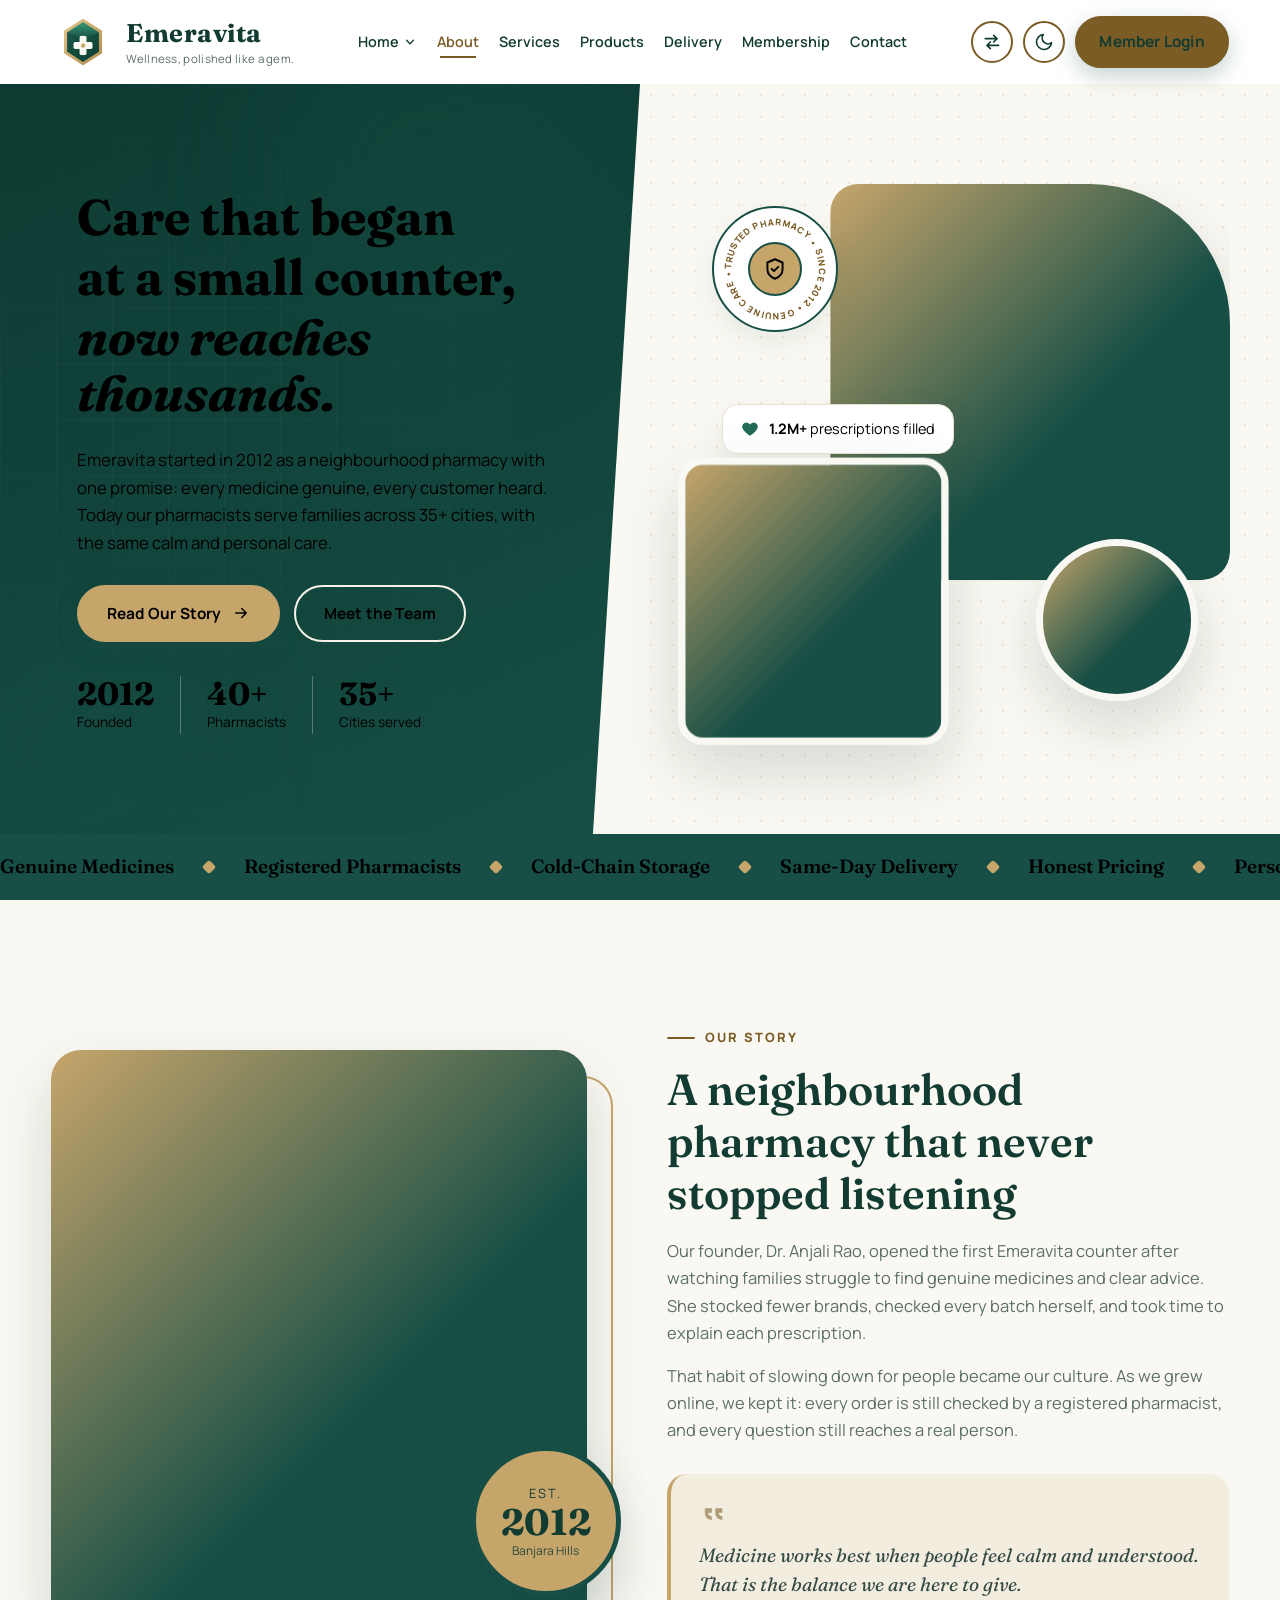
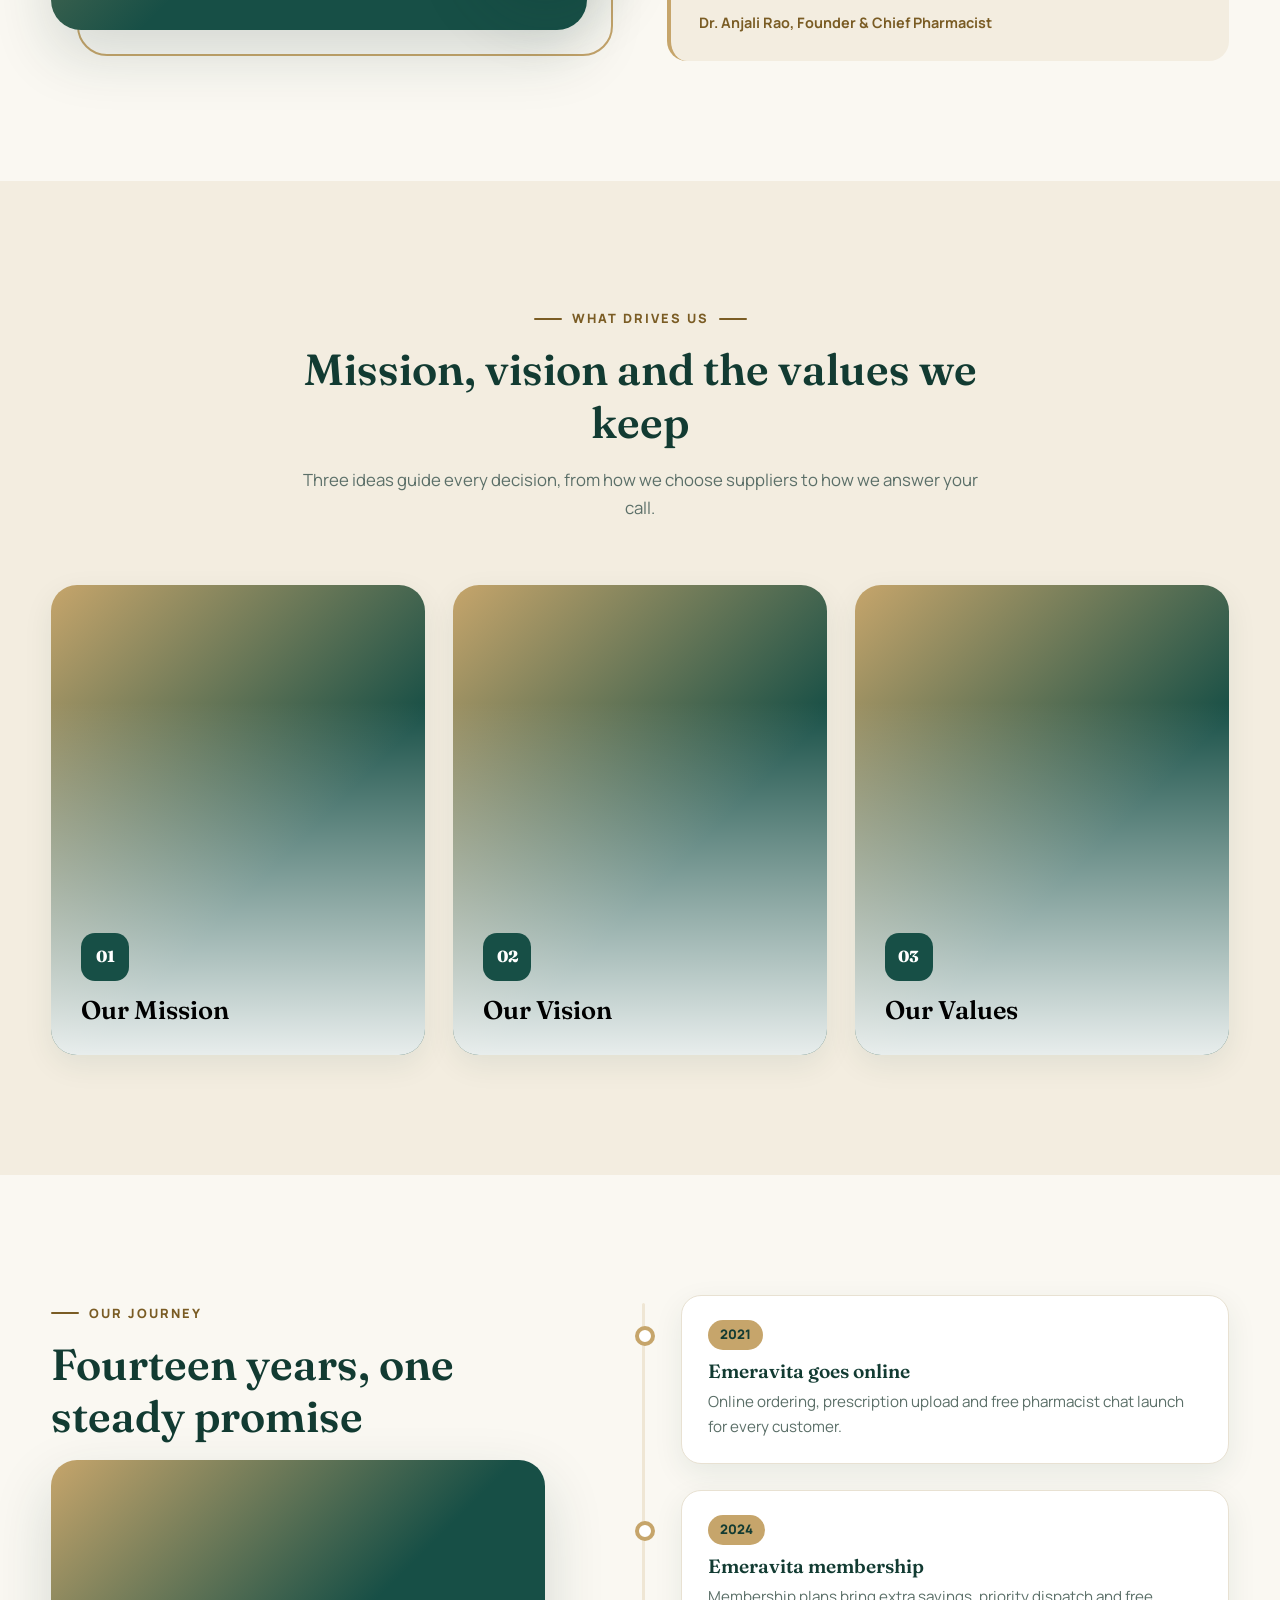
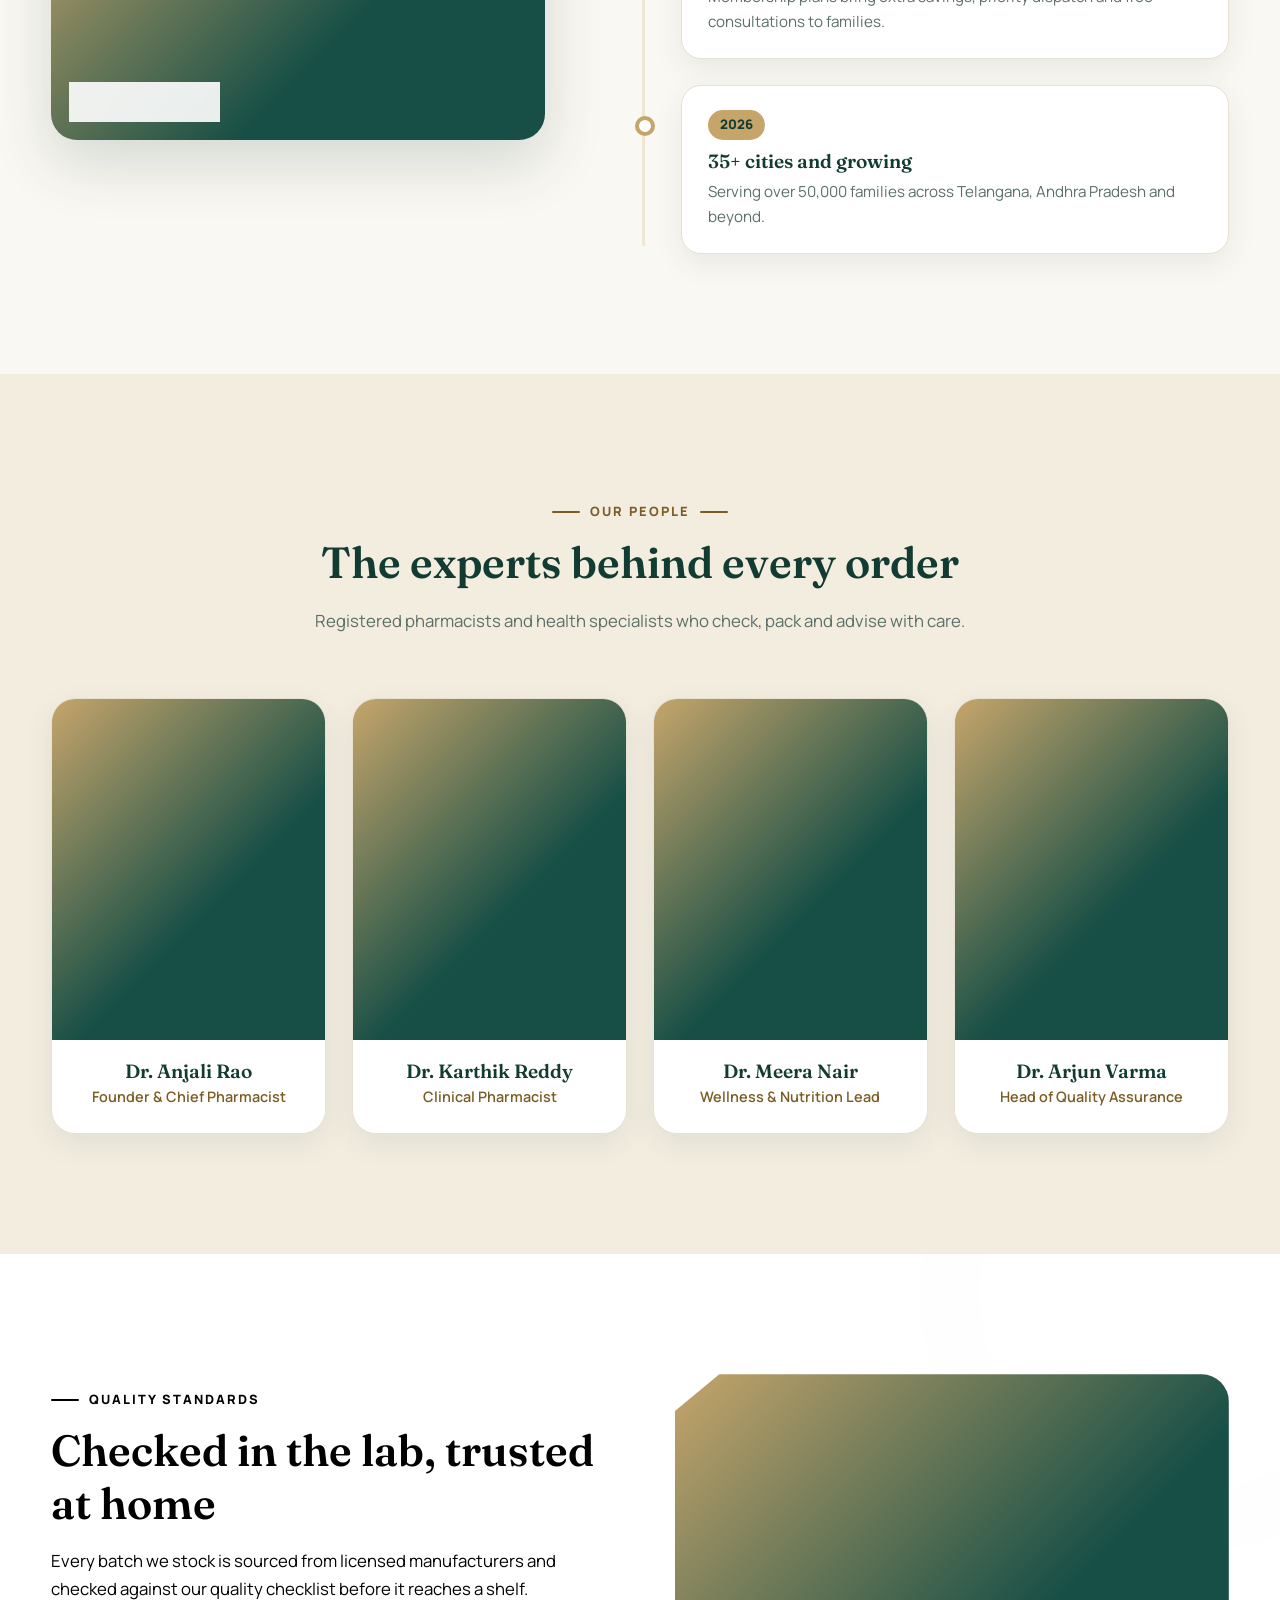
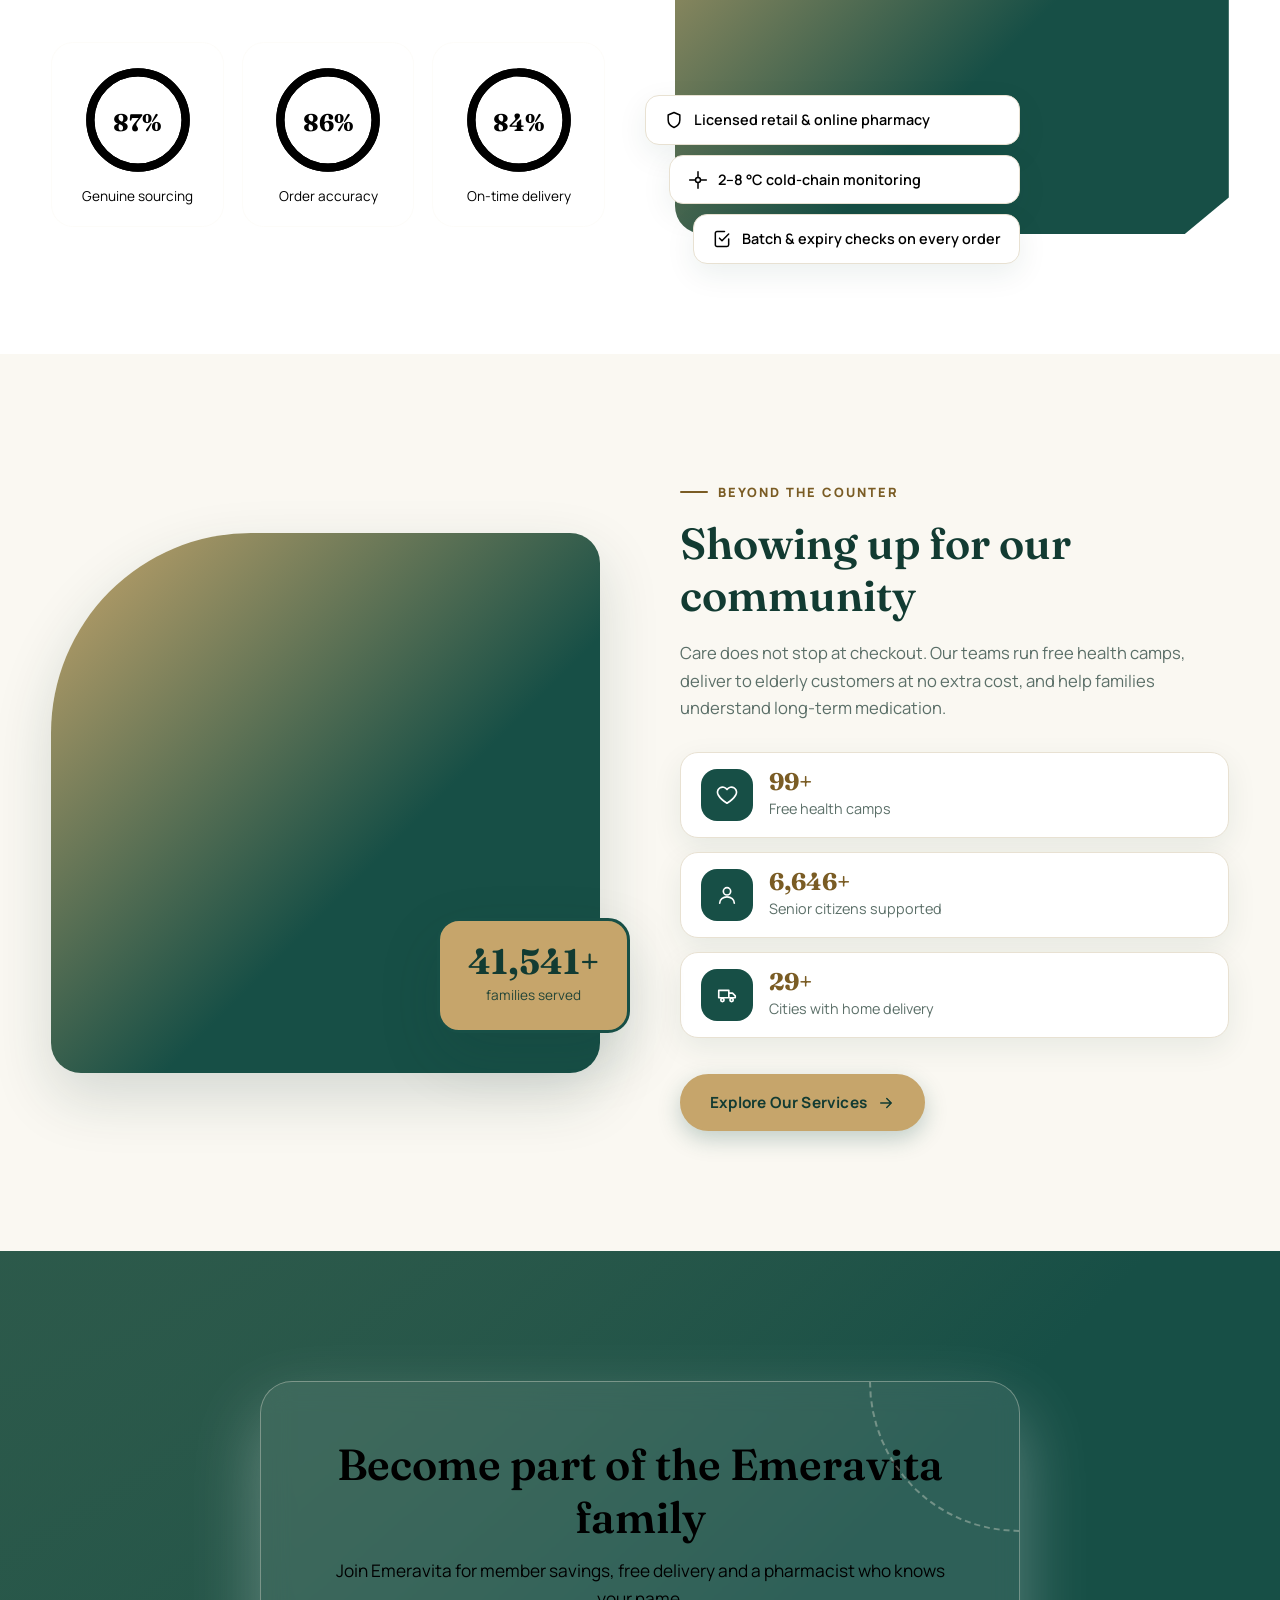
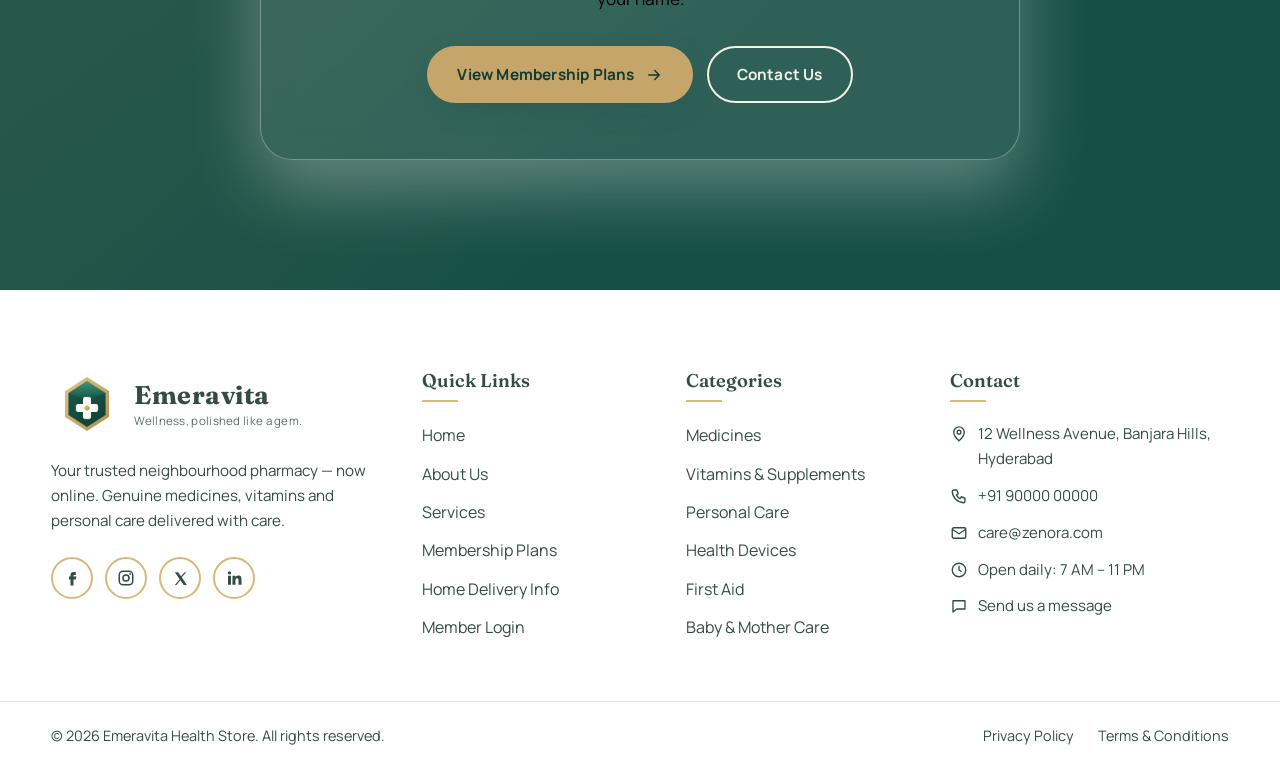
==== about.html @ 452028d3 "medical shop" ====
<!DOCTYPE html>
<html lang="en" dir="ltr" data-theme="light">
<head>
  <meta charset="UTF-8" />
  <meta name="viewport" content="width=device-width, initial-scale=1.0" />
  <title>About Us | Emeravita Health Store</title>
  <meta name="description" content="Meet Emeravita: a trusted pharmacy since 2012. Our story, mission, values, pharmacists and quality standards. Wellness, polished like a gem." />
  <link rel="icon" type="image/png" href="assets/images/emeravita-icon.png" />
  <link rel="apple-touch-icon" href="assets/images/emeravita-icon.png" />
  <link rel="preconnect" href="https://fonts.googleapis.com" />
  <link rel="preconnect" href="https://fonts.gstatic.com" crossorigin />
  <link href="https://fonts.googleapis.com/css2?family=Fraunces:opsz,wght@9..144,500;9..144,600;9..144,700&family=Manrope:wght@400;500;600;700&display=swap" rel="stylesheet" />
  <!-- Shared site styles: header, footer, theme colours, buttons -->
  <script>
    (function () {
      var root = document.documentElement;
      try {
        var saved = localStorage.getItem("careplus-theme");
        root.setAttribute("data-theme", saved === "dark" || saved === "light" ? saved : (window.matchMedia("(prefers-color-scheme: dark)").matches ? "dark" : "light"));
      } catch (e) {
        root.setAttribute("data-theme", window.matchMedia("(prefers-color-scheme: dark)").matches ? "dark" : "light");
      }
    })();
  </script>
  <link rel="stylesheet" href="style.css" />
  <!-- About page styles -->
  <link rel="stylesheet" href="about.css" />
</head>
<body class="about-body">

  <!-- ================= HEADER ================= -->
  <header class="site-header" id="siteHeader">
    <div class="container header-inner">

      <a href="index.html" class="brand" aria-label="Emeravita Health Store home">
        <picture class="brand-logo-wrap">
            <source srcset="assets/images/emeravita-icon.png" type="image/png" />
            <img src="assets/images/emeravita-icon.png" alt="Emeravita Health Store logo" class="brand-logo" width="120" height="120" decoding="async" />
          </picture>
        <span class="brand-text">
          <span class="brand-name">Emeravita</span>
          <span class="brand-tagline">Wellness, polished like a gem.</span>
        </span>
      </a>

      <nav class="main-nav" id="mainNav" aria-label="Main navigation">
        <ul class="nav-list">
          <li class="nav-item has-dropdown">
            <button class="nav-link dropdown-toggle" aria-expanded="false" aria-haspopup="true">
              Home
              <svg class="chev" viewBox="0 0 24 24" width="14" height="14" aria-hidden="true"><path d="M6 9l6 6 6-6" fill="none" stroke="currentColor" stroke-width="2.2" stroke-linecap="round" stroke-linejoin="round"/></svg>
            </button>
            <ul class="dropdown">
              <li><a href="index.html">Home 1</a></li>
              <li><a href="home2.html">Home 2</a></li>
            </ul>
          </li>
          <li class="nav-item"><a href="about.html" class="nav-link active" aria-current="page">About</a></li>
          <li class="nav-item"><a href="services.html" class="nav-link">Services</a></li>
          <li class="nav-item"><a href="products.html" class="nav-link">Products</a></li>
          <li class="nav-item"><a href="delivery.html" class="nav-link">Delivery</a></li>
          <li class="nav-item"><a href="membership.html" class="nav-link">Membership</a></li>
          <li class="nav-item"><a href="contact.html" class="nav-link">Contact</a></li>
        </ul>
      </nav>

      <div class="header-actions">
        <button class="icon-btn" id="rtlToggle" aria-label="Toggle text direction (RTL / LTR)" title="Switch LTR / RTL">
          <svg viewBox="0 0 24 24" width="20" height="20" aria-hidden="true"><path d="M4 8h14m0 0l-4-4m4 4l-4 4M20 16H6m0 0l4-4m-4 4l4 4" fill="none" stroke="currentColor" stroke-width="2" stroke-linecap="round" stroke-linejoin="round"/></svg>
        </button>
        <button class="icon-btn" id="themeToggle" aria-label="Toggle dark mode" title="Light / Dark mode">
          <svg class="icon-moon" viewBox="0 0 24 24" width="20" height="20" aria-hidden="true"><path d="M21 12.8A9 9 0 1111.2 3a7 7 0 009.8 9.8z" fill="none" stroke="currentColor" stroke-width="2" stroke-linecap="round" stroke-linejoin="round"/></svg>
          <svg class="icon-sun" viewBox="0 0 24 24" width="20" height="20" aria-hidden="true"><circle cx="12" cy="12" r="4.5" fill="none" stroke="currentColor" stroke-width="2"/><path d="M12 2v2m0 16v2M4.9 4.9l1.4 1.4m11.4 11.4l1.4 1.4M2 12h2m16 0h2M4.9 19.1l1.4-1.4M17.7 6.3l1.4-1.4" stroke="currentColor" stroke-width="2" stroke-linecap="round"/></svg>
        </button>
        <!-- The ONLY header CTA -->
        <a href="login.html" class="btn btn-primary header-cta">Member Login</a>
        <button class="icon-btn menu-toggle" id="menuToggle" aria-label="Open menu" aria-expanded="false">
          <span></span><span></span><span></span>
        </button>
      </div>
    </div>
  </header>

  <main class="ab-page">

    <!-- ================= 1. HERO – split panel + 3D image collage (full viewport) ================= -->
    <section class="ab-hero" id="ab-hero">
      <div class="ab-hero-panel">
        <span class="ab-grid-lines" aria-hidden="true"></span>
        <span class="ab-blob ab-blob-1" aria-hidden="true"></span>
        <span class="ab-blob ab-blob-2" aria-hidden="true"></span>

        <div class="ab-hero-copy">
          <h1 class="ab-hero-title">
            <span class="ab-line"><span>Care that began</span></span>
            <span class="ab-line"><span>at a small counter,</span></span>
            <span class="ab-line"><span><em>now reaches thousands.</em></span></span>
          </h1>

          <p class="ab-hero-text">Emeravita started in 2012 as a neighbourhood pharmacy with one promise: every medicine genuine, every customer heard. Today our pharmacists serve families across 35+ cities, with the same calm and personal care.</p>

          <div class="ab-hero-actions">
            <a href="#ab-story" class="btn btn-primary">Read Our Story
              <svg class="arrow" viewBox="0 0 24 24" width="18" height="18" aria-hidden="true"><path d="M5 12h14m-6-6l6 6-6 6" fill="none" stroke="currentColor" stroke-width="2" stroke-linecap="round" stroke-linejoin="round"/></svg>
            </a>
            <a href="#ab-team" class="btn btn-secondary">Meet the Team</a>
          </div>

          <dl class="ab-hero-facts">
            <div><dt>2012</dt><dd>Founded</dd></div>
            <div><dt>40+</dt><dd>Pharmacists</dd></div>
            <div><dt>35+</dt><dd>Cities served</dd></div>
          </dl>
        </div>
      </div>

      <div class="ab-hero-visual" id="abHeroVisual">
        <div class="ab-collage" id="abCollage">
          <figure class="ab-shot ab-shot-main">
            <img src="https://images.pexels.com/photos/8657290/pexels-photo-8657290.jpeg?auto=compress&cs=tinysrgb&w=1200" alt="Two Emeravita pharmacists working together at the counter" onerror="this.classList.add('img-fallback')" />
          </figure>
          <figure class="ab-shot ab-shot-side">
            <img src="https://images.pexels.com/photos/14797855/pexels-photo-14797855.jpeg?auto=compress&cs=tinysrgb&w=700" alt="Pharmacist arranging medicines on shelves" onerror="this.classList.add('img-fallback')" />
          </figure>
          <figure class="ab-shot ab-shot-round">
            <img src="https://images.pexels.com/photos/161688/pexels-photo-161688.jpeg?auto=compress&cs=tinysrgb&w=500" alt="Assorted tablets and capsules" onerror="this.classList.add('img-fallback')" />
          </figure>

          <div class="ab-seal" aria-hidden="true">
            <svg viewBox="0 0 120 120" class="ab-seal-ring">
              <defs><path id="abSealPath" d="M60,60 m-46,0 a46,46 0 1,1 92,0 a46,46 0 1,1 -92,0"/></defs>
              <text textLength="286" lengthAdjust="spacing"><textPath href="#abSealPath" textLength="286" lengthAdjust="spacing">TRUSTED PHARMACY &#8226; SINCE 2012 &#8226; GENUINE CARE &#8226;</textPath></text>
            </svg>
            <span class="ab-seal-core">
              <svg viewBox="0 0 24 24" width="26" height="26"><path d="M12 3l7 3v6c0 4.5-3 7.5-7 9-4-1.5-7-4.5-7-9V6z" fill="none" stroke="currentColor" stroke-width="1.8" stroke-linejoin="round"/><path d="M9 12l2 2 4-4" fill="none" stroke="currentColor" stroke-width="1.8" stroke-linecap="round" stroke-linejoin="round"/></svg>
            </span>
          </div>

          <div class="ab-chip ab-chip-1">
            <svg viewBox="0 0 24 24" width="18" height="18" aria-hidden="true"><path d="M12 21s-7-4.4-9.5-9A5.5 5.5 0 0112 6a5.5 5.5 0 019.5 6c-2.5 4.6-9.5 9-9.5 9z" fill="currentColor"/></svg>
            <span><strong>1.2M+</strong> prescriptions filled</span>
          </div>
        </div>
      </div>

      <div class="ab-marquee" aria-hidden="true">
        <div class="ab-marquee-track">
          <span>Genuine Medicines</span><i></i><span>Registered Pharmacists</span><i></i><span>Cold-Chain Storage</span><i></i><span>Same-Day Delivery</span><i></i><span>Honest Pricing</span><i></i><span>Personal Care</span><i></i>
          <span>Genuine Medicines</span><i></i><span>Registered Pharmacists</span><i></i><span>Cold-Chain Storage</span><i></i><span>Same-Day Delivery</span><i></i><span>Honest Pricing</span><i></i><span>Personal Care</span><i></i>
        </div>
      </div>
    </section>

    <!-- ================= 2. OUR STORY ================= -->
    <section class="ab-section ab-story" id="ab-story">
      <div class="container ab-story-grid">
        <div class="ab-story-media ab-reveal" data-ab="slide-start">
          <div class="ab-frame">
            <img src="https://images.pexels.com/photos/8667531/pexels-photo-8667531.jpeg?auto=compress&cs=tinysrgb&w=1000" alt="Classic wooden pharmacy interior" loading="lazy" onerror="this.classList.add('img-fallback')" class="ab-parallax" data-speed="0.08" />
          </div>
          <div class="ab-est">
            <span>Est.</span>
            <strong>2012</strong>
            <small>Banjara Hills</small>
          </div>
        </div>

        <div class="ab-story-copy ab-reveal" data-ab="slide-end">
          <span class="ab-kicker">Our Story</span>
          <h2 class="ab-h2">A neighbourhood pharmacy that never stopped listening</h2>
          <p>Our founder, Dr. Anjali Rao, opened the first Emeravita counter after watching families struggle to find genuine medicines and clear advice. She stocked fewer brands, checked every batch herself, and took time to explain each prescription.</p>
          <p>That habit of slowing down for people became our culture. As we grew online, we kept it: every order is still checked by a registered pharmacist, and every question still reaches a real person.</p>
          <blockquote class="ab-quote">
            <svg viewBox="0 0 24 24" width="28" height="28" aria-hidden="true"><path d="M7 7h4v4H8c0 2 1 3 3 3v3c-3.5 0-6-2.2-6-6V7zm9 0h4v4h-3c0 2 1 3 3 3v3c-3.5 0-6-2.2-6-6V7z" fill="currentColor"/></svg>
            <p>Medicine works best when people feel calm and understood. That is the balance we are here to give.</p>
            <cite>Dr. Anjali Rao, Founder &amp; Chief Pharmacist</cite>
          </blockquote>
        </div>
      </div>
    </section>

    <!-- ================= 3. MISSION · VISION · VALUES ================= -->
    <section class="ab-section ab-pillars ab-tint" id="ab-pillars">
      <div class="container">
        <header class="ab-head ab-reveal" data-ab="rise">
          <span class="ab-kicker">What Drives Us</span>
          <h2 class="ab-h2">Mission, vision and the values we keep</h2>
          <p>Three ideas guide every decision, from how we choose suppliers to how we answer your call.</p>
        </header>

        <div class="ab-pillar-grid">
          <article class="ab-pillar ab-reveal" data-ab="flip-x" tabindex="0">
            <img src="https://images.pexels.com/photos/3735736/pexels-photo-3735736.jpeg?auto=compress&cs=tinysrgb&w=800" alt="Scientist testing medicine quality in a laboratory" loading="lazy" onerror="this.classList.add('img-fallback')" />
            <div class="ab-pillar-body">
              <span class="ab-pillar-num">01</span>
              <h3>Our Mission</h3>
              <p class="ab-pillar-more">Make genuine, fairly priced medicine and trusted pharmacist advice available to every home, on the same day it is needed.</p>
            </div>
          </article>
          <article class="ab-pillar ab-reveal" data-ab="flip-x" tabindex="0">
            <img src="https://images.pexels.com/photos/6129494/pexels-photo-6129494.jpeg?auto=compress&cs=tinysrgb&w=800" alt="Smiling team of healthcare professionals" loading="lazy" onerror="this.classList.add('img-fallback')" />
            <div class="ab-pillar-body">
              <span class="ab-pillar-num">02</span>
              <h3>Our Vision</h3>
              <p class="ab-pillar-more">Be India's most trusted wellness partner, where people feel as cared for online as they do at their family pharmacy.</p>
            </div>
          </article>
          <article class="ab-pillar ab-reveal" data-ab="flip-x" tabindex="0">
            <img src="https://images.pexels.com/photos/9742736/pexels-photo-9742736.jpeg?auto=compress&cs=tinysrgb&w=800" alt="Medicines in sealed blister packs" loading="lazy" onerror="this.classList.add('img-fallback')" />
            <div class="ab-pillar-body">
              <span class="ab-pillar-num">03</span>
              <h3>Our Values</h3>
              <p class="ab-pillar-more">Honesty in every label, patience in every conversation, and zero compromise on safety, storage or authenticity.</p>
            </div>
          </article>
        </div>
      </div>
    </section>

    <!-- ================= 4. JOURNEY TIMELINE ================= -->
    <section class="ab-section ab-journey" id="ab-journey">
      <div class="container ab-journey-grid">
        <aside class="ab-journey-aside">
          <div class="ab-sticky ab-reveal" data-ab="slide-start">
            <span class="ab-kicker">Our Journey</span>
            <h2 class="ab-h2">Fourteen years, one steady promise</h2>
            <div class="ab-journey-img">
              <img src="https://images.pexels.com/photos/8667531/pexels-photo-8667531.jpeg?auto=compress&cs=tinysrgb&w=900" alt="Classic neighbourhood pharmacy interior representing where Emeravita began" loading="lazy" onerror="this.classList.add('img-fallback')" />
              <span class="ab-journey-tag">Where it all began</span>
            </div>
          </div>
        </aside>

        <ol class="ab-timeline" id="abTimeline">
          <span class="ab-tl-rail" aria-hidden="true"><span class="ab-tl-fill" id="abTlFill"></span></span>
          <li class="ab-tl-item ab-reveal" data-ab="slide-end">
            <span class="ab-tl-dot"></span>
            <span class="ab-tl-year">2021</span>
            <h3>Emeravita goes online</h3>
            <p>Online ordering, prescription upload and free pharmacist chat launch for every customer.</p>
          </li>
          <li class="ab-tl-item ab-reveal" data-ab="slide-end">
            <span class="ab-tl-dot"></span>
            <span class="ab-tl-year">2024</span>
            <h3>Emeravita membership</h3>
            <p>Membership plans bring extra savings, priority dispatch and free consultations to families.</p>
          </li>
          <li class="ab-tl-item ab-reveal" data-ab="slide-end">
            <span class="ab-tl-dot"></span>
            <span class="ab-tl-year">2026</span>
            <h3>35+ cities and growing</h3>
            <p>Serving over 50,000 families across Telangana, Andhra Pradesh and beyond.</p>
          </li>
        </ol>
      </div>
    </section>

    <!-- ================= 5. TEAM ================= -->
    <section class="ab-section ab-team ab-tint" id="ab-team">
      <div class="container">
        <header class="ab-head ab-reveal" data-ab="rise">
          <span class="ab-kicker">Our People</span>
          <h2 class="ab-h2">The experts behind every order</h2>
          <p>Registered pharmacists and health specialists who check, pack and advise with care.</p>
        </header>

        <div class="ab-team-grid">
          <article class="ab-member ab-reveal" data-ab="rise-3d">
            <div class="ab-member-photo">
              <img src="https://images.pexels.com/photos/19963165/pexels-photo-19963165.jpeg?auto=compress&cs=tinysrgb&w=600" alt="Dr. Anjali Rao" loading="lazy" onerror="this.classList.add('img-fallback')" />
              <div class="ab-member-social">
                <a href="#" aria-label="Dr. Anjali Rao on LinkedIn"><svg viewBox="0 0 24 24" width="16" height="16"><path d="M4 9h4v12H4zM6 3a2.2 2.2 0 110 4.4A2.2 2.2 0 016 3zM10 9h3.8v1.7h.1c.5-1 1.8-2 3.8-2 4 0 4.3 2.6 4.3 6V21h-4v-5.5c0-1.4 0-3.1-1.9-3.1s-2.2 1.5-2.2 3V21h-4z" fill="currentColor"/></svg></a>
                <a href="#" aria-label="Email Dr. Anjali Rao"><svg viewBox="0 0 24 24" width="16" height="16"><rect x="3" y="5" width="18" height="14" rx="2" fill="none" stroke="currentColor" stroke-width="2"/><path d="M3 7l9 6 9-6" fill="none" stroke="currentColor" stroke-width="2"/></svg></a>
              </div>
            </div>
            <div class="ab-member-info"><h3>Dr. Anjali Rao</h3><p>Founder &amp; Chief Pharmacist</p></div>
          </article>
          <article class="ab-member ab-reveal" data-ab="rise-3d">
            <div class="ab-member-photo">
              <img src="https://images.pexels.com/photos/19438563/pexels-photo-19438563.jpeg?auto=compress&cs=tinysrgb&w=600" alt="Dr. Karthik Reddy" loading="lazy" onerror="this.classList.add('img-fallback')" />
              <div class="ab-member-social">
                <a href="#" aria-label="Dr. Karthik Reddy on LinkedIn"><svg viewBox="0 0 24 24" width="16" height="16"><path d="M4 9h4v12H4zM6 3a2.2 2.2 0 110 4.4A2.2 2.2 0 016 3zM10 9h3.8v1.7h.1c.5-1 1.8-2 3.8-2 4 0 4.3 2.6 4.3 6V21h-4v-5.5c0-1.4 0-3.1-1.9-3.1s-2.2 1.5-2.2 3V21h-4z" fill="currentColor"/></svg></a>
                <a href="#" aria-label="Email Dr. Karthik Reddy"><svg viewBox="0 0 24 24" width="16" height="16"><rect x="3" y="5" width="18" height="14" rx="2" fill="none" stroke="currentColor" stroke-width="2"/><path d="M3 7l9 6 9-6" fill="none" stroke="currentColor" stroke-width="2"/></svg></a>
              </div>
            </div>
            <div class="ab-member-info"><h3>Dr. Karthik Reddy</h3><p>Clinical Pharmacist</p></div>
          </article>
          <article class="ab-member ab-reveal" data-ab="rise-3d">
            <div class="ab-member-photo">
              <img src="https://images.pexels.com/photos/18828741/pexels-photo-18828741.jpeg?auto=compress&cs=tinysrgb&w=600" alt="Dr. Meera Nair" loading="lazy" onerror="this.classList.add('img-fallback')" />
              <div class="ab-member-social">
                <a href="#" aria-label="Dr. Meera Nair on LinkedIn"><svg viewBox="0 0 24 24" width="16" height="16"><path d="M4 9h4v12H4zM6 3a2.2 2.2 0 110 4.4A2.2 2.2 0 016 3zM10 9h3.8v1.7h.1c.5-1 1.8-2 3.8-2 4 0 4.3 2.6 4.3 6V21h-4v-5.5c0-1.4 0-3.1-1.9-3.1s-2.2 1.5-2.2 3V21h-4z" fill="currentColor"/></svg></a>
                <a href="#" aria-label="Email Dr. Meera Nair"><svg viewBox="0 0 24 24" width="16" height="16"><rect x="3" y="5" width="18" height="14" rx="2" fill="none" stroke="currentColor" stroke-width="2"/><path d="M3 7l9 6 9-6" fill="none" stroke="currentColor" stroke-width="2"/></svg></a>
              </div>
            </div>
            <div class="ab-member-info"><h3>Dr. Meera Nair</h3><p>Wellness &amp; Nutrition Lead</p></div>
          </article>
          <article class="ab-member ab-reveal" data-ab="rise-3d">
            <div class="ab-member-photo">
              <img src="https://images.pexels.com/photos/6129500/pexels-photo-6129500.jpeg?auto=compress&cs=tinysrgb&w=600" alt="Dr. Arjun Varma" loading="lazy" onerror="this.classList.add('img-fallback')" />
              <div class="ab-member-social">
                <a href="#" aria-label="Dr. Arjun Varma on LinkedIn"><svg viewBox="0 0 24 24" width="16" height="16"><path d="M4 9h4v12H4zM6 3a2.2 2.2 0 110 4.4A2.2 2.2 0 016 3zM10 9h3.8v1.7h.1c.5-1 1.8-2 3.8-2 4 0 4.3 2.6 4.3 6V21h-4v-5.5c0-1.4 0-3.1-1.9-3.1s-2.2 1.5-2.2 3V21h-4z" fill="currentColor"/></svg></a>
                <a href="#" aria-label="Email Dr. Arjun Varma"><svg viewBox="0 0 24 24" width="16" height="16"><rect x="3" y="5" width="18" height="14" rx="2" fill="none" stroke="currentColor" stroke-width="2"/><path d="M3 7l9 6 9-6" fill="none" stroke="currentColor" stroke-width="2"/></svg></a>
              </div>
            </div>
            <div class="ab-member-info"><h3>Dr. Arjun Varma</h3><p>Head of Quality Assurance</p></div>
          </article>
        </div>
      </div>
    </section>

    <!-- ================= 6. QUALITY STANDARDS (progress rings) ================= -->
    <section class="ab-section ab-quality" id="ab-quality">
      <div class="container ab-quality-grid">
        <div class="ab-quality-copy ab-reveal" data-ab="slide-start">
          <span class="ab-kicker ab-kicker-light">Quality Standards</span>
          <h2 class="ab-h2">Checked in the lab, trusted at home</h2>
          <p>Every batch we stock is sourced from licensed manufacturers and checked against our quality checklist before it reaches a shelf.</p>

          <div class="ab-rings">
            <div class="ab-ring" data-value="100">
              <svg viewBox="0 0 120 120"><circle class="ab-ring-bg" cx="60" cy="60" r="52"/><circle class="ab-ring-val" cx="60" cy="60" r="52"/></svg>
              <span class="ab-ring-num"><b>0</b>%</span>
              <small>Genuine sourcing</small>
            </div>
            <div class="ab-ring" data-value="99">
              <svg viewBox="0 0 120 120"><circle class="ab-ring-bg" cx="60" cy="60" r="52"/><circle class="ab-ring-val" cx="60" cy="60" r="52"/></svg>
              <span class="ab-ring-num"><b>0</b>%</span>
              <small>Order accuracy</small>
            </div>
            <div class="ab-ring" data-value="97">
              <svg viewBox="0 0 120 120"><circle class="ab-ring-bg" cx="60" cy="60" r="52"/><circle class="ab-ring-val" cx="60" cy="60" r="52"/></svg>
              <span class="ab-ring-num"><b>0</b>%</span>
              <small>On-time delivery</small>
            </div>
          </div>
        </div>

        <div class="ab-quality-media ab-reveal" data-ab="slide-end">
          <div class="ab-quality-img">
            <img src="https://images.pexels.com/photos/8442281/pexels-photo-8442281.jpeg?auto=compress&cs=tinysrgb&w=1000" alt="Two scientists examining medicine samples in a laboratory" loading="lazy" onerror="this.classList.add('img-fallback')" />
          </div>
          <ul class="ab-cert-list">
            <li><svg viewBox="0 0 24 24" width="20" height="20"><path d="M12 3l7 3v6c0 4.5-3 7.5-7 9-4-1.5-7-4.5-7-9V6z" fill="none" stroke="currentColor" stroke-width="1.8" stroke-linejoin="round"/></svg>Licensed retail &amp; online pharmacy</li>
            <li><svg viewBox="0 0 24 24" width="20" height="20"><path d="M12 2v6m0 8v6M2 12h6m8 0h6" stroke="currentColor" stroke-width="1.8" stroke-linecap="round"/><circle cx="12" cy="12" r="3" fill="none" stroke="currentColor" stroke-width="1.8"/></svg>2–8 °C cold-chain monitoring</li>
            <li><svg viewBox="0 0 24 24" width="20" height="20"><path d="M9 11l3 3 8-8M20 12v7a2 2 0 01-2 2H6a2 2 0 01-2-2V5a2 2 0 012-2h9" fill="none" stroke="currentColor" stroke-width="1.8" stroke-linecap="round" stroke-linejoin="round"/></svg>Batch &amp; expiry checks on every order</li>
          </ul>
        </div>
      </div>
    </section>

    <!-- ================= 7. COMMUNITY & REACH ================= -->
    <section class="ab-section ab-community" id="ab-community">
      <div class="container ab-community-grid">
        <div class="ab-community-media ab-reveal" data-ab="zoom">
          <div class="ab-community-img">
            <img src="https://images.pexels.com/photos/13456097/pexels-photo-13456097.jpeg?auto=compress&cs=tinysrgb&w=1000" alt="Emeravita delivery partner handing a parcel to a customer at her door" loading="lazy" onerror="this.classList.add('img-fallback')" />
          </div>
          <div class="ab-float-stat">
            <strong><span class="ab-count" data-target="50000">0</span>+</strong>
            <span>families served</span>
          </div>
        </div>

        <div class="ab-community-copy ab-reveal" data-ab="slide-end">
          <span class="ab-kicker">Beyond the Counter</span>
          <h2 class="ab-h2">Showing up for our community</h2>
          <p>Care does not stop at checkout. Our teams run free health camps, deliver to elderly customers at no extra cost, and help families understand long-term medication.</p>

          <div class="ab-impact">
            <div class="ab-impact-card">
              <span class="ab-impact-icon"><svg viewBox="0 0 24 24" width="22" height="22"><path d="M12 21s-7-4.4-9.5-9A5.5 5.5 0 0112 6a5.5 5.5 0 019.5 6c-2.5 4.6-9.5 9-9.5 9z" fill="none" stroke="currentColor" stroke-width="1.8" stroke-linejoin="round"/></svg></span>
              <div><strong><span class="ab-count" data-target="120">0</span>+</strong><p>Free health camps</p></div>
            </div>
            <div class="ab-impact-card">
              <span class="ab-impact-icon"><svg viewBox="0 0 24 24" width="22" height="22"><circle cx="12" cy="8" r="4" fill="none" stroke="currentColor" stroke-width="1.8"/><path d="M4 21c0-4 3.6-7 8-7s8 3 8 7" fill="none" stroke="currentColor" stroke-width="1.8" stroke-linecap="round"/></svg></span>
              <div><strong><span class="ab-count" data-target="8000">0</span>+</strong><p>Senior citizens supported</p></div>
            </div>
            <div class="ab-impact-card">
              <span class="ab-impact-icon"><svg viewBox="0 0 24 24" width="22" height="22"><path d="M3 7h11v8H3zM14 10h4l3 3v2h-7z" fill="none" stroke="currentColor" stroke-width="1.8" stroke-linejoin="round"/><circle cx="7" cy="17.5" r="1.8" fill="none" stroke="currentColor" stroke-width="1.8"/><circle cx="17" cy="17.5" r="1.8" fill="none" stroke="currentColor" stroke-width="1.8"/></svg></span>
              <div><strong><span class="ab-count" data-target="35">0</span>+</strong><p>Cities with home delivery</p></div>
            </div>
          </div>

          <a href="services.html" class="btn btn-primary">Explore Our Services
            <svg class="arrow" viewBox="0 0 24 24" width="18" height="18" aria-hidden="true"><path d="M5 12h14m-6-6l6 6-6 6" fill="none" stroke="currentColor" stroke-width="2" stroke-linecap="round" stroke-linejoin="round"/></svg>
          </a>
        </div>
      </div>
    </section>

    <!-- ================= 8. CTA (directly above footer) ================= -->
    <section class="ab-cta" id="ab-cta">
      <div class="ab-cta-bg"><img src="https://images.pexels.com/photos/6129507/pexels-photo-6129507.jpeg?auto=compress&cs=tinysrgb&w=1800" alt="Smiling team of doctors and nurses" loading="lazy" onerror="this.classList.add('img-fallback')" /></div>
      <div class="container">
        <div class="ab-cta-card ab-reveal" data-ab="zoom">
          <span class="ab-cta-orbit" aria-hidden="true"></span>
          <h2>Become part of the Emeravita family</h2>
          <p>Join Emeravita for member savings, free delivery and a pharmacist who knows your name.</p>
          <div class="ab-cta-actions">
            <a href="membership.html" class="btn btn-primary">View Membership Plans
              <svg class="arrow" viewBox="0 0 24 24" width="18" height="18" aria-hidden="true"><path d="M5 12h14m-6-6l6 6-6 6" fill="none" stroke="currentColor" stroke-width="2" stroke-linecap="round" stroke-linejoin="round"/></svg>
            </a>
            <a href="contact.html" class="btn btn-secondary">Contact Us</a>
          </div>
        </div>
      </div>
    </section>

  </main>

  <!-- ================= FOOTER ================= -->
  <footer class="site-footer">
    <div class="container footer-grid">
      <div class="footer-brand">
        <a href="index.html" class="brand" aria-label="Emeravita Health Store home">
          <picture class="brand-logo-wrap">
            <source srcset="assets/images/emeravita-icon.png" type="image/png" />
            <img src="assets/images/emeravita-icon.png" alt="Emeravita Health Store logo" class="brand-logo" width="120" height="120" decoding="async" />
          </picture>
          <span class="brand-text">
            <span class="brand-name">Emeravita</span>
            <span class="brand-tagline">Wellness, polished like a gem.</span>
          </span>
        </a>
        <p>Your trusted neighbourhood pharmacy — now online. Genuine medicines, vitamins and personal care delivered with care.</p>
        <div class="socials">
          <a href="#" aria-label="Facebook"><svg viewBox="0 0 24 24" width="18" height="18"><path d="M14 8h3V4h-3a4 4 0 00-4 4v2H8v4h2v8h4v-8h3l1-4h-4V8.5a.5.5 0 01.5-.5z" fill="currentColor"/></svg></a>
          <a href="#" aria-label="Instagram"><svg viewBox="0 0 24 24" width="18" height="18"><rect x="3" y="3" width="18" height="18" rx="5" fill="none" stroke="currentColor" stroke-width="2"/><circle cx="12" cy="12" r="4" fill="none" stroke="currentColor" stroke-width="2"/><circle cx="17.5" cy="6.5" r="1.2" fill="currentColor"/></svg></a>
          <a href="#" aria-label="X (Twitter)"><svg viewBox="0 0 24 24" width="17" height="17"><path d="M4 3h4.5l4.2 5.9L17.8 3H20l-6.3 7.4L21 21h-4.5l-4.6-6.4L6.3 21H4l6.9-8z" fill="currentColor"/></svg></a>
          <a href="#" aria-label="LinkedIn"><svg viewBox="0 0 24 24" width="18" height="18"><path d="M4 9h4v12H4zM6 3a2.2 2.2 0 110 4.4A2.2 2.2 0 016 3zM10 9h3.8v1.7h.1c.5-1 1.8-2 3.8-2 4 0 4.3 2.6 4.3 6V21h-4v-5.5c0-1.4 0-3.1-1.9-3.1s-2.2 1.5-2.2 3V21h-4z" fill="currentColor"/></svg></a>
        </div>
      </div>

      <div class="footer-col">
        <h4>Quick Links</h4>
        <ul>
          <li><a href="index.html">Home</a></li>
          <li><a href="about.html">About Us</a></li>
          <li><a href="services.html">Services</a></li>
          <li><a href="membership.html">Membership Plans</a></li>
          <li><a href="delivery.html">Home Delivery Info</a></li>
          <li><a href="login.html">Member Login</a></li>
        </ul>
      </div>

      <div class="footer-col">
        <h4>Categories</h4>
        <ul>
          <li><a href="products.html#medicines">Medicines</a></li>
          <li><a href="products.html#vitamins">Vitamins &amp; Supplements</a></li>
          <li><a href="products.html#personal-care">Personal Care</a></li>
          <li><a href="products.html#devices">Health Devices</a></li>
          <li><a href="products.html#ph-categories">First Aid</a></li>
          <li><a href="products.html#ph-categories">Baby &amp; Mother Care</a></li>
        </ul>
      </div>

      <div class="footer-col">
        <h4>Contact</h4>
        <ul class="contact-list">
          <li><svg viewBox="0 0 24 24" width="18" height="18"><path d="M12 21s-7-6.2-7-11.5A7 7 0 0119 9.5C19 14.8 12 21 12 21z" fill="none" stroke="currentColor" stroke-width="1.8"/><circle cx="12" cy="9.5" r="2.5" fill="none" stroke="currentColor" stroke-width="1.8"/></svg><span>12 Wellness Avenue, Banjara Hills, Hyderabad</span></li>
          <li><svg viewBox="0 0 24 24" width="18" height="18"><path d="M5 4h4l2 5-2.5 1.5a11 11 0 005 5L15 13l5 2v4a2 2 0 01-2 2A16 16 0 013 6a2 2 0 012-2z" fill="none" stroke="currentColor" stroke-width="1.8" stroke-linejoin="round"/></svg><a href="tel:+919000000000">+91 90000 00000</a></li>
          <li><svg viewBox="0 0 24 24" width="18" height="18"><rect x="3" y="5" width="18" height="14" rx="2" fill="none" stroke="currentColor" stroke-width="1.8"/><path d="M3 7l9 6 9-6" fill="none" stroke="currentColor" stroke-width="1.8"/></svg><a href="mailto:care@zenora.com">care@zenora.com</a></li>
          <li><svg viewBox="0 0 24 24" width="18" height="18"><circle cx="12" cy="12" r="9" fill="none" stroke="currentColor" stroke-width="1.8"/><path d="M12 7v5l3 2" fill="none" stroke="currentColor" stroke-width="1.8" stroke-linecap="round"/></svg><span>Open daily: 7 AM – 11 PM</span></li>
          <li><svg viewBox="0 0 24 24" width="18" height="18"><path d="M4 5h16v11H9l-5 4z" fill="none" stroke="currentColor" stroke-width="1.8" stroke-linejoin="round"/></svg><a href="contact.html">Send us a message</a></li>
        </ul>
      </div>
    </div>

    <div class="footer-bottom">
      <div class="container footer-bottom-inner">
        <p>&copy; <span id="year"></span> Emeravita Health Store. All rights reserved.</p>
        <div class="legal-links">
          <a href="privacy.html">Privacy Policy</a>
          <a href="terms.html">Terms &amp; Conditions</a>
        </div>
      </div>
    </div>
  </footer>

  <button class="to-top" id="toTop" aria-label="Back to top"><svg viewBox="0 0 24 24" width="20" height="20"><path d="M12 19V5m-6 6l6-6 6 6" fill="none" stroke="currentColor" stroke-width="2" stroke-linecap="round" stroke-linejoin="round"/></svg></button>

  <script src="about.js"></script>
</body>
</html>
---- style.css ----
/* =========================================================
   ZENORA – Pharmacy & Health Products Store
   Home Page Stylesheet
   ========================================================= */

/* ---------- 1. Design tokens ---------- */
/* Shared Emerald & Gold theme */
:root,
[data-theme="light"] {
  /* Primary: Champagne Gold */
  --primary: #C6A56B;           /* Champagne Gold – buttons, highlights, active states */
  --primary-text: #7A5C24;      /* Antique Gold – gold-coloured TEXT/links/icons on light backgrounds */
  --on-primary: #123B32;        /* Deep Forest Green – text on gold buttons */

  /* Secondary: Royal Emerald */
  --secondary: #174F46;         /* Royal Emerald – secondary buttons, gradients, supporting elements */
  --on-secondary: #FFFFFF;

  /* Accent */
  --accent: #236B56;            /* Botanical Green – badges, small highlights */
  --on-accent: #FFFFFF;

  /* Hover: primary buttons turn to the secondary colour */
  --button-hover: #174F46;      /* Royal Emerald */
  --on-hover: #FFFFFF;

  /* Surfaces and text */
  --bg-main: #FAF8F2;           /* Premium Ivory */
  --bg-secondary: #F3EDE0;      /* Soft Champagne */
  --bg-header: #FFFFFF;
  --card-bg: #FFFFFF;
  --heading: #123B32;           /* Deep Forest Green */
  --text: #354B45;              /* Charcoal Green */
  --text-muted: #5B6F68;
  --border: #E8E1D2;            /* Soft Gold Gray */

  /* Panels and footer */
  --panel-a: #0D3B32;
  --panel-b: #174F46;
  --footer-bg: var(--bg-header);
  --footer-text: var(--text);
  --footer-accent: #D9B778;
  --focus: #174F46;
  --shadow: 0 10px 30px rgba(18, 59, 50, 0.08);
  --shadow-lg: 0 24px 60px rgba(18, 59, 50, 0.16);
}

[data-theme="dark"] {
  /* Primary: Champagne Gold */
  --primary: #D9B778;           /* Champagne Gold */
  --primary-text: #E6C88E;      /* Light Champagne – gold text/links on dark backgrounds */
  --on-primary: #061F19;        /* Midnight Forest – text on gold buttons */

  /* Secondary: Soft Mint (emerald family for dark mode) */
  --secondary: #8EE2B5;         /* Soft Mint */
  --on-secondary: #061F19;

  /* Accent */
  --accent: #4FB58A;            /* Jade Glow */
  --on-accent: #061F19;

  /* Hover */
  --button-hover: #8EE2B5;      /* Soft Mint */
  --on-hover: #061F19;

  /* Surfaces and text */
  --bg-main: #061F19;           /* Midnight Forest */
  --bg-secondary: #0B3027;      /* Dark Emerald */
  --bg-header: #082820;         /* Deep Emerald */
  --card-bg: #103B30;           /* Emerald Green */
  --heading: #F6F1E6;           /* Warm Ivory */
  --text: #D3E8DF;              /* Soft Mint Gray */
  --text-muted: #A9C4B9;
  --border: #2E5A4C;

  /* Panels and footer */
  --panel-a: #0B3027;
  --panel-b: #155541;
  --footer-bg: var(--bg-header);
  --focus: #D9B778;
  --shadow: 0 10px 30px rgba(0, 0, 0, 0.35);
  --shadow-lg: 0 24px 60px rgba(0, 0, 0, 0.5);
}

/* Existing component aliases */
:root,
[data-theme="light"] {
  --bg: var(--bg-main);
  --surface: var(--card-bg);
  --alt-bg: var(--bg-secondary);
  --muted: var(--text-muted);
  --line: var(--border);
  --primary-deep: var(--primary-text);
  --chrome-bg: var(--bg-header);
  --chrome-text: var(--heading);
  --chrome-muted: var(--text-muted);
  --chrome-accent: var(--primary-text);
  --chrome-accent-text: var(--heading);
  --chrome-hover: var(--button-hover);
  --chrome-border: var(--border);
  --btn-primary-bg: var(--primary);
  --btn-primary-text: var(--on-primary);
  --btn-hover-bg: var(--button-hover);
  --btn-hover-text: var(--on-hover);
  --btn-border: var(--primary);
  --btn2-text: var(--secondary);
  --shadow-sm: var(--shadow);
  --shadow-md: var(--shadow);
  --input-bg: var(--card-bg);
  --secondary-text: var(--primary-text);
  --accent-text: var(--primary-text);
  --on-card-overlay: var(--heading);
  --panel-heading: #F6F1E6;
  --panel-text: var(--panel-heading);
  --panel-copy: var(--footer-text);
  --success: var(--secondary);
  --warning: #D9893A;
  --error: #B42318;
  --promo-hover: var(--button-hover);
}
[data-theme="dark"] {
  --bg: var(--bg-main);
  --surface: var(--card-bg);
  --alt-bg: var(--bg-secondary);
  --muted: var(--text-muted);
  --line: var(--border);
  --primary-deep: var(--primary-text);
  --chrome-bg: var(--bg-header);
  --chrome-text: var(--heading);
  --chrome-muted: var(--text-muted);
  --chrome-accent: var(--primary-text);
  --chrome-accent-text: var(--heading);
  --chrome-hover: var(--button-hover);
  --chrome-border: var(--border);
  --btn-primary-bg: var(--primary);
  --btn-primary-text: var(--on-primary);
  --btn-hover-bg: var(--button-hover);
  --btn-hover-text: var(--on-hover);
  --btn-border: var(--primary);
  --btn2-text: var(--secondary);
  --shadow-sm: var(--shadow);
  --shadow-md: var(--shadow);
  --input-bg: var(--bg-secondary);
  --secondary-text: var(--primary-text);
  --accent-text: var(--primary-text);
  --on-card-overlay: var(--text);
  --panel-heading: #F6F1E6;
  --panel-text: var(--panel-heading);
  --panel-copy: var(--footer-text);
  --success: var(--secondary);
  --warning: #F0A85C;
  --error: #F4A39B;
  --promo-hover: var(--button-hover);
}

:root {
  --radius: 18px;
  --radius-sm: 12px;
  --header-h: 84px;
  --logo-h: 52px;
  --ease: cubic-bezier(.22, .61, .36, 1);
  --font-head: "Fraunces", Georgia, serif;
  --font-body: "Manrope", system-ui, -apple-system, "Segoe UI", sans-serif;
}

/* ---------- 2. Base ---------- */
*, *::before, *::after { box-sizing: border-box; margin: 0; padding: 0; }
html { scroll-behavior: smooth; scroll-padding-top: var(--header-h); }
body {
  font-family: var(--font-body);
  background: var(--bg-main);
  color: var(--text);
  line-height: 1.65;
  overflow-x: hidden;
  transition: background .3s ease, color .3s ease;
}
img { display: block; max-width: 100%; }
a { color: inherit; text-decoration: none; }
ul { list-style: none; }
button { font: inherit; cursor: pointer; border: none; background: none; color: inherit; }
h1, h2, h3, h4 { font-family: var(--font-head); line-height: 1.2; font-weight: 600; color: var(--heading); }
:focus-visible { outline: 3px solid var(--focus); outline-offset: 3px; }

.container { width: min(1240px, 92%); margin-inline: auto; }
.section { padding-block: 110px; position: relative; overflow: hidden; }
.alt-bg { background: var(--alt-bg); transition: background .4s var(--ease); }

/* Fallback when a remote image fails to load */
img.img-fallback { opacity: 0; }
.cat-media, .prod-media, .why-img-wrap, .delivery-media, .rx-img-3d, .hero-bg, .cta-bg {
  background: linear-gradient(135deg, var(--primary), var(--secondary) 60%, var(--secondary));
}

/* ---------- 3. Buttons ---------- */
.btn {
  --pad-y: 14px; --pad-x: 28px;
  display: inline-flex; align-items: center; justify-content: center; gap: 10px;
  padding: var(--pad-y) var(--pad-x);
  border-radius: 999px;
  font-weight: 700; font-size: .96rem; letter-spacing: .2px;
  border: 2px solid var(--btn-border);       /* every button border = secondary colour */
  position: relative; isolation: isolate; overflow: hidden;
  transition: background-color .35s var(--ease), color .35s var(--ease),
              transform .35s var(--ease), box-shadow .35s var(--ease);
  white-space: nowrap;
}
.btn-sm { --pad-y: 10px; --pad-x: 20px; font-size: .88rem; }
.btn .arrow { transition: transform .35s var(--ease); }

/* Primary: primary colour -> secondary colour on hover */
.btn-primary {
  background: var(--primary);
  color: var(--on-primary);
  border-color: var(--primary);
  box-shadow: 0 8px 22px color-mix(in srgb, var(--panel-b) 25%, transparent);
}
.btn-primary:hover, .btn-primary:focus-visible {
  background: var(--button-hover);
  color: var(--on-hover);
  transform: translateY(-3px);
  box-shadow: 0 14px 30px color-mix(in srgb, var(--panel-b) 30%, transparent);
}
.btn-primary:hover .arrow { transform: translateX(5px); }

/* Secondary: outline with secondary-colour border */
.btn-secondary {
  background: transparent;
  color: var(--secondary);
  border-color: var(--secondary);
  box-shadow: 0 0 0 1px color-mix(in srgb, var(--secondary) 12%, transparent);
}
.btn-secondary::before {
  content: ""; position: absolute; inset: 0; z-index: -1;
  background: var(--secondary);
  transform: scaleX(0); transform-origin: left;
  transition: transform .4s var(--ease);
}
[dir="rtl"] .btn-secondary::before { transform-origin: right; }
.btn-secondary:hover::before, .btn-secondary:focus-visible::before { transform: scaleX(1); }
.btn-secondary:hover, .btn-secondary:focus-visible { background: var(--secondary); color: var(--on-secondary); transform: translateY(-3px); }

:is(.cta-section, .ab-cta, .sv-cta, .dl-cta, .ct-cta, .sd-cta, .ph-cta, .hm-cta, .mb-join, .mb-bottom-cta-card, .ph-bundle-hot) .btn-primary {
  background: var(--primary);
  border-color: var(--primary);
  color: var(--on-primary);
}
:is(.cta-section, .ab-cta, .sv-cta, .dl-cta, .ct-cta, .sd-cta, .ph-cta, .hm-cta, .mb-join, .mb-bottom-cta-card, .ph-bundle-hot) .btn-primary:hover,
:is(.cta-section, .ab-cta, .sv-cta, .dl-cta, .ct-cta, .sd-cta, .ph-cta, .hm-cta, .mb-join, .mb-bottom-cta-card, .ph-bundle-hot) .btn-primary:focus-visible {
  background: var(--button-hover);
  border-color: var(--button-hover);
  color: var(--on-hover);
}
:is(.cta-section, .ab-cta, .sv-cta, .dl-cta, .ct-cta, .sd-cta, .ph-cta, .hm-cta, .mb-join, .mb-bottom-cta-card, .ph-bundle-hot) .btn-secondary {
  border-color: var(--panel-text);
}

/* RTL: flip arrow icons */
[dir="rtl"] .arrow { transform: scaleX(-1); }
[dir="rtl"] .btn-primary:hover .arrow { transform: scaleX(-1) translateX(5px); }
[dir="rtl"] .slider-btn svg { transform: scaleX(-1); }

/* ---------- 4. Header ---------- */
.site-header {
  position: fixed; inset-block-start: 0; inset-inline: 0; z-index: 100;
  height: var(--header-h);
  background: var(--bg-header);
  color: var(--heading);
  transition: height .35s var(--ease), box-shadow .35s var(--ease), background .3s var(--ease), color .3s var(--ease);
}
.site-header.scrolled { background: var(--bg-header); box-shadow: var(--shadow); height: 74px; }

.header-inner {
  height: 100%;
  display: flex; align-items: center;
  justify-content: space-between;   /* equal gap: brand <-> nav <-> actions */
  gap: 32px;
}

.brand { display: inline-flex; align-items: center; gap: .7rem; flex-shrink: 0; }
/* Logo: use the uploaded square artwork without filters in either theme. */
.brand-logo-wrap {
  display: inline-flex; align-items: center; justify-content: center;
  flex-shrink: 0;
  height: calc(var(--logo-h) + 8px);
  padding: 4px 6px;
  border-radius: 12px;
  transition: transform .6s var(--ease);
}
.brand-logo {
  display: block;
  height: var(--logo-h);
  width: auto;
  max-width: none;
  aspect-ratio: 1 / 1;
  object-fit: contain;                 /* never crop or stretch */
}
.site-header.scrolled .brand-logo { height: 46px; }
.footer-brand .brand-logo-wrap { height: 68px; }
.footer-brand .brand-logo { height: 60px; }
.brand-text { display: flex; flex-direction: column; line-height: 1.15; }   /* tagline always under brand name (LTR, RTL, dark) */
.brand-name { font-family: var(--font-head); font-size: 1.6rem; font-weight: 700; letter-spacing: .5px; }
.brand-tagline { font-size: .72rem; color: var(--chrome-muted); letter-spacing: .3px; margin-block-start: 3px; }

.main-nav { display: flex; justify-content: center; }
.nav-list { display: flex; align-items: center; gap: 6px; }
.nav-link {
  display: inline-flex; align-items: center; gap: 4px;
  padding: 8px 12px; border-radius: 999px;
  font-weight: 600; font-size: .93rem;
  color: var(--chrome-text);
  position: relative;
  transition: color .3s var(--ease), background .3s var(--ease);
}
.nav-link::after {
  content: ""; position: absolute; inset-inline: 12px; inset-block-end: 4px;
  height: 2px; background: var(--chrome-accent);
  transform: scaleX(0); transition: transform .35s var(--ease);
}
.nav-link:hover, .nav-link.active { color: var(--chrome-accent); }
.nav-link:hover::after, .nav-link.active::after { transform: scaleX(1); }
.chev { transition: transform .3s var(--ease); }

/* Dropdown */
.has-dropdown { position: relative; }
.dropdown {
  position: absolute; inset-block-start: calc(100% + 12px); inset-inline-start: 0;
  min-width: 170px; padding: 8px;
  background: var(--surface); color: var(--text);
  border-radius: var(--radius-sm); box-shadow: var(--shadow-lg);
  border: 1px solid var(--line);
  opacity: 0; visibility: hidden;
  transform: perspective(600px) rotateX(-18deg) translateY(-6px);
  transform-origin: top center;
  transition: opacity .3s var(--ease), transform .35s var(--ease), visibility .3s;
}
.dropdown a {
  display: block; padding: 10px 14px; border-radius: 8px; font-weight: 600; font-size: .92rem;
  transition: background .25s, color .25s, padding .25s;
}
.dropdown a:hover { background: var(--chrome-accent); color: var(--chrome-accent-text); padding-inline-start: 20px; }
.has-dropdown:hover .dropdown, .has-dropdown.open .dropdown {
  opacity: 1; visibility: visible; transform: perspective(600px) rotateX(0) translateY(0);
}
.has-dropdown:hover .chev, .has-dropdown.open .chev { transform: rotate(180deg); }

/* Header actions */
.header-actions { display: flex; align-items: center; gap: 10px; flex-shrink: 0; }
.icon-btn {
  width: 42px; height: 42px; border-radius: 50%;
  display: grid; place-items: center;
  border: 2px solid var(--chrome-accent);
  color: var(--chrome-text);
  transition: background .3s var(--ease), color .3s var(--ease), transform .4s var(--ease);
}
.icon-btn:hover { background: var(--chrome-accent); color: var(--chrome-accent-text); transform: rotate(180deg); }
#themeToggle:hover { transform: rotate(-25deg) scale(1.08); }
.site-header .header-cta {
  background: var(--chrome-accent);
  border-color: var(--chrome-accent);
  color: var(--chrome-accent-text);
}
.site-header .header-cta:hover, .site-header .header-cta:focus-visible {
  background: var(--chrome-hover);
  border-color: var(--chrome-hover);
  color: var(--on-hover);
}
[data-theme="dark"] .site-header .header-cta:hover,
[data-theme="dark"] .site-header .header-cta:focus-visible { color: var(--on-hover); }
.icon-sun { display: none; }
[data-theme="dark"] .icon-sun { display: block; }
[data-theme="dark"] .icon-moon { display: none; }
.header-cta { padding: 11px 22px; }

.menu-toggle { display: none; flex-direction: column; gap: 5px; }
.menu-toggle span { width: 18px; height: 2px; background: currentColor; border-radius: 2px; transition: transform .3s, opacity .3s; }
.menu-toggle.active span:nth-child(1) { transform: translateY(7px) rotate(45deg); }
.menu-toggle.active span:nth-child(2) { opacity: 0; }
.menu-toggle.active span:nth-child(3) { transform: translateY(-7px) rotate(-45deg); }
.menu-toggle:hover { transform: none; }

/* ---------- 5. Shared section heading ---------- */
.eyebrow {
  display: inline-block; padding: 6px 16px; border-radius: 999px;
  background: color-mix(in srgb, var(--primary) 14%, transparent); color: var(--primary-deep);
  font-size: .78rem; font-weight: 700; letter-spacing: 1.4px; text-transform: uppercase;
  border: 1px solid var(--line);
  margin-block-end: 16px;
}
[data-theme="dark"] .eyebrow { background: color-mix(in srgb, var(--primary) 12%, transparent); }
.section-head { text-align: center; max-width: 680px; margin-inline: auto; margin-block-end: 60px; }
.section-title { font-size: clamp(1.9rem, 3.4vw, 2.8rem); margin-block-end: 14px; }
.section-sub { color: var(--muted); font-size: 1.05rem; }
.center-btn { text-align: center; margin-block-start: 50px; }

/* ---------- 6. HERO (fills viewport) ---------- */
.hero {
  position: relative;
  min-height: 100vh; min-height: 100svh;
  display: flex; align-items: center;
  padding-block: calc(var(--header-h) + 40px) 80px;
  overflow: hidden; color: var(--on-primary);
  perspective: 1200px;
}
.hero-bg { position: absolute; inset: 0; z-index: -3; }
.hero-bg img { width: 100%; height: 100%; object-fit: cover; animation: kenburns 22s ease-in-out infinite alternate; }
.hero-overlay {
  position: absolute; inset: 0; z-index: -2;
  background: linear-gradient(100deg, color-mix(in srgb, var(--panel-b) 90%, transparent) 0%, color-mix(in srgb, var(--panel-b) 72%, transparent) 48%, color-mix(in srgb, var(--primary) 30%, transparent) 100%);
}
[dir="rtl"] .hero-overlay { background: linear-gradient(-100deg, color-mix(in srgb, var(--panel-b) 90%, transparent) 0%, color-mix(in srgb, var(--panel-b) 72%, transparent) 48%, color-mix(in srgb, var(--primary) 30%, transparent) 100%); }

.orb { position: absolute; border-radius: 50%; filter: blur(2px); z-index: -1; opacity: .5; }
.orb-1 { width: 260px; height: 260px; background: radial-gradient(circle at 30% 30%, var(--secondary), transparent 70%); inset-block-start: 14%; inset-inline-end: 8%; animation: drift 12s ease-in-out infinite; }
.orb-2 { width: 160px; height: 160px; background: radial-gradient(circle at 30% 30%, var(--secondary), transparent 70%); inset-block-end: 12%; inset-inline-start: 40%; animation: drift 9s ease-in-out infinite reverse; }
.orb-3 { width: 90px; height: 90px; border: 2px solid color-mix(in srgb, var(--bg-secondary) 45%, transparent); background: none; inset-block-start: 26%; inset-inline-start: 46%; animation: spin3d 14s linear infinite; }

.hero-inner { display: grid; grid-template-columns: 1.25fr .75fr; gap: 50px; align-items: center; }
.hero .eyebrow { background: color-mix(in srgb, var(--bg-secondary) 14%, transparent); color: var(--panel-text); border-color: color-mix(in srgb, var(--bg-secondary) 35%, transparent); }
.hero-title { font-size: clamp(2.4rem, 5.4vw, 4.4rem); margin-block-end: 22px; font-weight: 700; color: var(--panel-text); }
.hero-title em { font-style: italic; color: var(--footer-accent); }
.hero .btn-secondary, .cta-section .btn-secondary { color: var(--panel-text); border-color: var(--panel-text); }
.hero-text { font-size: 1.15rem; max-width: 560px; color: color-mix(in srgb, var(--footer-text) 88%, transparent); margin-block-end: 34px; }
.hero-buttons { display: flex; flex-wrap: wrap; gap: 16px; margin-block-end: 34px; }
.hero-trust { display: flex; flex-wrap: wrap; gap: 22px; font-size: .92rem; color: color-mix(in srgb, var(--footer-text) 90%, transparent); }
.hero-trust li { display: inline-flex; align-items: center; gap: 8px; }
.hero-trust svg { color: var(--footer-accent); }

.hero-cards { position: relative; height: 420px; transform-style: preserve-3d; }
.float-card {
  position: absolute; display: flex; align-items: center; gap: 14px;
  padding: 16px 20px; border-radius: var(--radius);
  background: color-mix(in srgb, var(--card-bg) 14%, transparent);
  backdrop-filter: blur(14px); -webkit-backdrop-filter: blur(14px);
  border: 1px solid color-mix(in srgb, var(--bg-secondary) 35%, transparent);
  box-shadow: 0 20px 40px color-mix(in srgb, var(--footer-bg) 25%, transparent);
  transform-style: preserve-3d;
  min-width: 240px;
}
.float-card strong { display: block; font-size: .98rem; }
.float-card small { color: color-mix(in srgb, var(--footer-text) 78%, transparent); font-size: .82rem; }
.fc-icon { width: 46px; height: 46px; border-radius: 14px; display: grid; place-items: center; background: var(--secondary); color: var(--on-secondary); flex-shrink: 0; }
.fc-num { font-family: var(--font-head); font-size: 1.9rem; font-weight: 700; color: var(--footer-accent); }
.fc-1 { inset-block-start: 0; inset-inline-start: 0; animation: float3d 6s ease-in-out infinite; }
.fc-2 { inset-block-start: 150px; inset-inline-end: 0; animation: float3d 7s ease-in-out infinite .8s; }
.fc-3 { inset-block-end: 10px; inset-inline-start: 30px; animation: float3d 6.5s ease-in-out infinite 1.6s; }

.scroll-cue {
  position: absolute; inset-block-end: 28px; inset-inline-start: 50%; translate: -50% 0;
  width: 28px; height: 46px; border: 2px solid var(--secondary); border-radius: 20px;
}
.scroll-cue span { position: absolute; inset-inline-start: 50%; top: 8px; width: 4px; height: 9px; margin-inline-start: -2px; border-radius: 4px; background: var(--secondary); animation: scrollDot 1.8s infinite; }

/* ---------- 7. Essentials (3D tilt cards) ---------- */
.cat-grid { display: grid; grid-template-columns: repeat(4, 1fr); gap: 26px; perspective: 1000px; }
.cat-card {
  background: var(--surface); border-radius: var(--radius); overflow: hidden;
  box-shadow: var(--shadow-sm); border: 1px solid var(--line);
  transform-style: preserve-3d;
  transition: box-shadow .4s var(--ease), transform .2s linear, border-color .4s;
}
.cat-card:hover { box-shadow: var(--shadow-lg); border-color: var(--secondary-text); }
.cat-media { height: 200px; overflow: hidden; }
.cat-media img { width: 100%; height: 100%; object-fit: cover; transition: transform .8s var(--ease); }
.cat-card:hover .cat-media img { transform: scale(1.12) rotate(1.5deg); }
.cat-body { padding: 22px 22px 26px; transform: translateZ(30px); }
.cat-body h3 { font-size: 1.25rem; margin-block-end: 8px; }
.cat-body p { color: var(--muted); font-size: .93rem; margin-block-end: 14px; }
.cat-link { display: inline-flex; align-items: center; gap: 6px; font-weight: 700; color: var(--primary-deep); transition: gap .3s var(--ease); }
.cat-card:hover .cat-link { gap: 12px; }

/* ---------- 8. Featured products (3D flip) ---------- */
.product-grid { display: grid; grid-template-columns: repeat(4, 1fr); gap: 26px; }
.flip-card { perspective: 1200px; height: 380px; }
.flip-inner {
  position: relative; width: 100%; height: 100%;
  transform-style: preserve-3d;
  transition: transform .9s cubic-bezier(.4, .2, .2, 1);
}
.flip-card:hover .flip-inner, .flip-card:focus-within .flip-inner { transform: rotateY(180deg); }
.flip-front, .flip-back {
  position: absolute; inset: 0; border-radius: var(--radius); overflow: hidden;
  backface-visibility: hidden; -webkit-backface-visibility: hidden;
  border: 1px solid var(--line); box-shadow: var(--shadow-sm);
}
.flip-front { background: var(--surface); display: flex; flex-direction: column; }
.prod-media { position: relative; flex: 1; overflow: hidden; }
.prod-media img { width: 100%; height: 100%; object-fit: cover; }
.badge {
  position: absolute; inset-block-start: 14px; inset-inline-start: 14px;
  padding: 5px 12px; border-radius: 999px; font-size: .75rem; font-weight: 700;
  background: var(--accent); color: var(--on-accent);
}
.prod-body { padding: 18px 20px; }
.prod-body h3 { font-size: 1.12rem; margin-block-end: 4px; }
.price { font-weight: 700; color: var(--primary-deep); font-size: 1.1rem; }
.price s { color: var(--muted); font-weight: 500; font-size: .9rem; margin-inline-start: 6px; }
.flip-back {
  transform: rotateY(180deg);
  background: linear-gradient(135deg, var(--panel-a), var(--panel-b));
  color: var(--panel-text); padding: 30px; display: flex; flex-direction: column; justify-content: center; gap: 16px; text-align: center; align-items: center;
}
.flip-back h3 { font-size: 1.35rem; }
.flip-back p { color: color-mix(in srgb, var(--footer-text) 86%, transparent); }

/* ---------- 9. Why us ---------- */
.why-grid { display: grid; grid-template-columns: 1fr 1fr; gap: 70px; align-items: center; }
.why-media { position: relative; perspective: 1000px; }
.why-img-wrap { border-radius: 28px; overflow: hidden; box-shadow: var(--shadow-lg); transform: rotateY(-8deg) rotateX(3deg); transition: transform .7s var(--ease); }
[dir="rtl"] .why-img-wrap { transform: rotateY(8deg) rotateX(3deg); }
.why-media:hover .why-img-wrap { transform: rotateY(0) rotateX(0); }
.why-img-wrap img { width: 100%; height: 520px; object-fit: cover; }
.why-badge {
  position: absolute; inset-block-end: -26px; inset-inline-end: -20px;
  width: 140px; height: 140px; border-radius: 50%;
  background: var(--primary); color: var(--on-primary); border: 4px solid var(--secondary);
  display: flex; flex-direction: column; align-items: center; justify-content: center;
  box-shadow: var(--shadow-md); text-align: center;
}
.why-badge strong { font-family: var(--font-head); font-size: 2.2rem; line-height: 1; }
.why-badge span { font-size: .8rem; }

.feature-list { display: grid; gap: 18px; margin-block: 30px; }
.feature-list li {
  display: flex; gap: 16px; padding: 16px; border-radius: var(--radius-sm);
  transition: background .35s var(--ease), transform .35s var(--ease);
}
.feature-list li:hover { background: var(--alt-bg); transform: translateX(8px); }
[dir="rtl"] .feature-list li:hover { transform: translateX(-8px); }
.f-icon { width: 50px; height: 50px; border-radius: 14px; display: grid; place-items: center; flex-shrink: 0; background: var(--primary); color: var(--on-primary); border: 2px solid var(--secondary); transition: transform .6s var(--ease); }
.feature-list li:hover .f-icon { transform: rotateY(180deg); }
.feature-list h4 { font-size: 1.08rem; margin-block-end: 2px; }
.feature-list p { color: var(--muted); font-size: .93rem; }

.stats { display: grid; grid-template-columns: repeat(3, 1fr); gap: 16px; }
.stat { padding: 20px; border-radius: var(--radius-sm); background: var(--surface); border: 1px solid var(--line); box-shadow: var(--shadow-sm); text-align: center; transition: transform .35s var(--ease); }
.stat:hover { transform: translateY(-6px); }
.counter, .plus { font-family: var(--font-head); font-size: 1.9rem; font-weight: 700; color: var(--primary-deep); }
.stat small { display: block; color: var(--muted); font-size: .85rem; }

/* ---------- 10. Delivery ---------- */
.delivery-wrap { display: grid; grid-template-columns: 1.2fr .8fr; gap: 50px; align-items: center; }
.steps { display: grid; grid-template-columns: repeat(2, 1fr); gap: 22px; }
.step {
  position: relative; padding: 28px 24px; border-radius: var(--radius);
  background: var(--surface); border: 1px solid var(--line); box-shadow: var(--shadow-sm);
  transition: transform .45s var(--ease), box-shadow .45s var(--ease), border-color .4s;
  transform-style: preserve-3d;
}
.step:hover { transform: translateY(-8px) rotateX(6deg); box-shadow: var(--shadow-md); border-color: var(--secondary-text); }
.step-num { position: absolute; inset-block-start: 16px; inset-inline-end: 20px; font-family: var(--font-head); font-size: 2.2rem; font-weight: 700; color: var(--line); color: color-mix(in srgb, var(--primary) 22%, transparent); }
[data-theme="dark"] .step-num { color: color-mix(in srgb, var(--primary) 18%, transparent); }
.step-icon { width: 58px; height: 58px; border-radius: 16px; display: grid; place-items: center; background: var(--secondary); color: var(--on-secondary); margin-block-end: 16px; transition: transform .6s var(--ease); }
.step:hover .step-icon { transform: rotate(360deg) scale(1.06); }
.step h4 { font-size: 1.12rem; margin-block-end: 6px; }
.step p { color: var(--muted); font-size: .93rem; }

.delivery-media { position: relative; border-radius: 26px; overflow: hidden; box-shadow: var(--shadow-lg); }
.delivery-media img { width: 100%; height: 440px; object-fit: cover; transition: transform 1s var(--ease); }
.delivery-media:hover img { transform: scale(1.06); }
.truck-track { position: absolute; inset-inline: 0; inset-block-end: 0; height: 56px; background: linear-gradient(transparent, color-mix(in srgb, var(--panel-a) 55%, transparent)); overflow: hidden; }
.truck { position: absolute; inset-block-end: 12px; color: var(--secondary-text); animation: drive 6s linear infinite; }
[dir="rtl"] .truck { animation-name: driveRtl; }
[dir="rtl"] .truck svg { transform: scaleX(-1); }

/* ---------- 11. Prescription ---------- */
.rx-grid { display: grid; grid-template-columns: 1fr 1fr; gap: 70px; align-items: center; }
.rx-form { display: grid; gap: 16px; margin-block-start: 28px; max-width: 520px; }
.field { position: relative; }
.field input {
  width: 100%; padding: 22px 18px 10px; border-radius: var(--radius-sm);
  border: 1.5px solid var(--line); background: var(--surface); color: var(--text);
  font: inherit; outline: none; transition: border-color .3s, box-shadow .3s;
}
.field label { position: absolute; inset-inline-start: 18px; top: 16px; color: var(--muted); pointer-events: none; transition: all .25s var(--ease); font-size: .95rem; }
.field input:focus { border-color: var(--primary); box-shadow: 0 0 0 4px color-mix(in srgb, var(--primary) 18%, transparent); }
.field input:focus + label, .field input:not(:placeholder-shown) + label { top: 6px; font-size: .74rem; color: var(--primary-deep); font-weight: 700; }
.file-drop {
  display: flex; align-items: center; gap: 12px; padding: 18px; cursor: pointer;
  border: 2px dashed var(--primary); border-radius: var(--radius-sm); color: var(--muted);
  background: var(--surface); transition: background .3s, border-color .3s, transform .3s;
}
.file-drop svg { color: var(--primary-deep); transition: transform .4s var(--ease); }
.file-drop:hover { background: var(--alt-bg); transform: translateY(-2px); }
.file-drop:hover svg { transform: translateY(-4px); }
.rx-form .btn { justify-self: start; }
.form-msg { font-size: .9rem; font-weight: 600; min-height: 1.2em; }
.form-msg.ok { color: var(--primary-deep); }
.form-msg.err { color: var(--error); }

.rx-media { position: relative; perspective: 1100px; }
.rx-img-3d { border-radius: 28px; overflow: hidden; box-shadow: var(--shadow-lg); animation: sway3d 9s ease-in-out infinite; }
.rx-img-3d img { width: 100%; height: 500px; object-fit: cover; }
.rx-chip {
  position: absolute; inset-block-start: 24px; inset-inline-start: -18px;
  display: inline-flex; align-items: center; gap: 8px;
  padding: 12px 18px; border-radius: 999px; font-weight: 700; font-size: .9rem;
  background: var(--surface); color: var(--primary-deep); box-shadow: var(--shadow-md);
  border: 2px solid var(--secondary); animation: bob 4s ease-in-out infinite;
}

/* ---------- 12. Membership ---------- */
.plan-grid { display: grid; grid-template-columns: repeat(3, 1fr); gap: 28px; align-items: stretch; perspective: 1200px; }
.plan {
  position: relative; display: flex; flex-direction: column;
  padding: 40px 32px; border-radius: 24px;
  background: var(--surface); border: 1px solid var(--line); box-shadow: var(--shadow-sm);
  transform-style: preserve-3d; transition: box-shadow .4s var(--ease), transform .2s linear;
}
.plan:hover { box-shadow: var(--shadow-lg); }
.plan h3 { font-size: 1.4rem; margin-block-end: 10px; }
.plan-price { font-family: var(--font-head); font-size: 2.6rem; font-weight: 700; color: var(--primary-deep); margin-block-end: 22px; }
.plan-price span { font-family: var(--font-body); font-size: .95rem; color: var(--muted); font-weight: 500; }
.plan ul { display: grid; gap: 12px; margin-block-end: 30px; flex: 1; }
.plan li { position: relative; padding-inline-start: 28px; color: var(--muted); }
.plan li::before {
  content: ""; position: absolute; inset-inline-start: 0; top: 6px; width: 16px; height: 9px;
  border-inline-start: 2.5px solid var(--primary); border-block-end: 2.5px solid var(--primary);
  transform: rotate(-45deg);
}
[data-theme="dark"] .plan li::before { border-color: var(--secondary-text); }
.plan .btn { width: 100%; }
.plan-featured { background: linear-gradient(135deg, var(--panel-a), var(--panel-b)); color: var(--panel-text); border: 2px solid var(--secondary); transform: translateY(-14px); }
.plan-featured :is(h3, .plan-price, li, p) { color: var(--panel-text); }
.plan-featured .plan-price span { color: color-mix(in srgb, var(--footer-text) 75%, transparent); }
.plan-featured li::before { border-color: var(--secondary-text); }
.plan-tag { position: absolute; inset-block-start: -15px; inset-inline-start: 50%; translate: -50% 0; padding: 6px 16px; border-radius: 999px; background: var(--accent); color: var(--on-accent); font-size: .78rem; font-weight: 800; letter-spacing: .5px; animation: pulseTag 2.4s ease-in-out infinite; }
[dir="rtl"] .plan-tag { translate: 50% 0; }

/* ---------- 13. Testimonials ---------- */
.slider { max-width: 820px; margin-inline: auto; position: relative; perspective: 1200px; }
.slides { position: relative; min-height: 340px; }
.slide {
  position: absolute; inset: 0; padding: 44px 40px; border-radius: 28px; text-align: center;
  background: var(--surface); border: 1px solid var(--line); box-shadow: var(--shadow-md);
  opacity: 0; transform: rotateY(40deg) scale(.9); transition: opacity .7s var(--ease), transform .7s var(--ease);
  pointer-events: none;
}
.slide.active { opacity: 1; transform: rotateY(0) scale(1); pointer-events: auto; }
.slide.leaving { opacity: 0; transform: rotateY(-40deg) scale(.9); }
.slide img { width: 84px; height: 84px; object-fit: cover; border-radius: 50%; margin: 0 auto 18px; border: 4px solid var(--secondary); background: var(--primary); }
.slide blockquote { font-family: var(--font-head); font-size: 1.2rem; font-style: italic; line-height: 1.6; margin-block-end: 18px; }
.slide figcaption strong { display: block; }
.slide figcaption span { color: var(--muted); font-size: .9rem; }
.slider-controls { display: flex; align-items: center; justify-content: center; gap: 18px; margin-block-start: 28px; }
.slider-btn { width: 46px; height: 46px; border-radius: 50%; border: 2px solid var(--secondary); display: grid; place-items: center; color: var(--primary-deep); background: var(--surface); transition: background .3s, color .3s, transform .3s; }
.slider-btn:hover { background: var(--primary); color: var(--on-primary); transform: scale(1.1); }
.dots { display: flex; gap: 8px; }
.dots button { width: 10px; height: 10px; border-radius: 999px; background: var(--line); background: color-mix(in srgb, var(--primary) 30%, transparent); transition: width .35s var(--ease), background .35s; }
.dots button.active { width: 30px; background: var(--primary); }
[data-theme="dark"] .dots button.active { background: var(--secondary); }

/* ---------- 14. CTA (above footer) ---------- */
.cta-section { position: relative; padding-block: 120px; overflow: hidden; color: var(--panel-text); text-align: center; }
.cta-bg { position: absolute; inset: 0; z-index: -2; }
.cta-bg img { width: 100%; height: 100%; object-fit: cover; transform: scale(1.1); }
.cta-overlay { position: absolute; inset: 0; z-index: -1; background: linear-gradient(135deg, color-mix(in srgb, var(--panel-a) 92%, transparent), color-mix(in srgb, var(--panel-b) 92%, transparent)); }
.cta-inner { position: relative; max-width: 780px; }
.cta-inner h2 { font-size: clamp(1.9rem, 3.6vw, 3rem); margin-block-end: 16px; color: var(--footer-text); }
.cta-inner p { color: var(--footer-text); font-size: 1.1rem; margin-block-end: 34px; }
.cta-buttons { display: flex; flex-wrap: wrap; justify-content: center; gap: 16px; }
.ring { position: absolute; border-radius: 50%; border: 2px solid color-mix(in srgb, var(--bg-secondary) 30%, transparent); pointer-events: none; }
.r1 { width: 220px; height: 220px; inset-block-start: -90px; inset-inline-start: -120px; animation: spin3d 16s linear infinite; }
.r2 { width: 140px; height: 140px; inset-block-end: -60px; inset-inline-end: -80px; animation: spin3d 12s linear infinite reverse; }

/* ---------- 15. Footer (same colour as header) ---------- */
.site-footer { background: var(--footer-bg); color: var(--footer-text); padding-block-start: 80px; transition: background .3s ease, color .3s ease; }
.footer-grid { display: grid; grid-template-columns: 1.5fr 1fr 1fr 1.3fr; gap: 50px; padding-block-end: 60px; }
.footer-brand p { color: var(--footer-text); margin-block: 20px 24px; max-width: 340px; font-size: .95rem; }
.footer-col h4 { font-size: 1.15rem; margin-block-end: 20px; position: relative; padding-block-end: 10px; color: var(--footer-text); }
.footer-col h4::after { content: ""; position: absolute; inset-inline-start: 0; inset-block-end: 0; width: 36px; height: 2px; background: var(--footer-accent); }
.footer-col ul { display: grid; gap: 12px; }
.footer-col a { color: var(--footer-text); transition: color .3s var(--ease), padding .3s var(--ease); }
.footer-col a:hover { color: var(--footer-accent); padding-inline-start: 6px; }
.contact-list li { display: flex; gap: 10px; align-items: flex-start; color: var(--footer-text); font-size: .94rem; }
.contact-list svg { flex-shrink: 0; margin-block-start: 3px; color: var(--footer-text); transition: color .3s; }
.contact-list li:hover svg { color: var(--footer-accent); }

.socials { display: flex; gap: 12px; }
.socials a {
  width: 42px; height: 42px; border-radius: 50%; display: grid; place-items: center;
  border: 2px solid var(--footer-accent); color: var(--footer-text);
  transition: color .3s var(--ease), background .3s var(--ease), transform .45s var(--ease);
}
.socials a:hover { color: var(--footer-accent); background: color-mix(in srgb, var(--footer-bg) 15%, transparent); transform: translateY(-4px) rotateY(360deg); }

.footer-bottom { border-block-start: 1px solid var(--chrome-border); padding-block: 22px; }
.footer-bottom-inner { display: flex; justify-content: space-between; align-items: center; flex-wrap: wrap; gap: 14px; font-size: .9rem; color: var(--footer-text); }
.legal-links { display: flex; gap: 24px; }
.legal-links a { transition: color .3s; }
.legal-links a:hover { color: var(--footer-accent); }

/* Back to top */
.to-top {
  position: fixed; inset-block-end: 26px; inset-inline-end: 26px; z-index: 90;
  width: 48px; height: 48px; border-radius: 50%;
  background: var(--primary); color: var(--on-primary); border: 2px solid var(--secondary);
  display: grid; place-items: center; box-shadow: var(--shadow-md);
  opacity: 0; visibility: hidden; transform: translateY(20px);
  transition: opacity .35s, transform .35s, background .3s, color .3s, visibility .35s;
}
.to-top.show { opacity: 1; visibility: visible; transform: translateY(0); }
.to-top:hover { background: var(--secondary); color: var(--on-secondary); }

/* ---------- 16. Scroll-reveal (2D & 3D) ---------- */
.reveal { opacity: 0; transition: opacity .9s var(--ease), transform .9s var(--ease); will-change: transform, opacity; }
.reveal[data-anim="fade-up"]     { transform: translateY(40px); }
.reveal[data-anim="zoom-in"]     { transform: scale(.88); }
.reveal[data-anim="slide-left"]  { transform: translateX(-60px); }
.reveal[data-anim="slide-right"] { transform: translateX(60px); }
[dir="rtl"] .reveal[data-anim="slide-left"]  { transform: translateX(60px); }
[dir="rtl"] .reveal[data-anim="slide-right"] { transform: translateX(-60px); }
.reveal[data-anim="flip-in"]     { transform: perspective(900px) rotateY(-70deg); }
.reveal[data-anim="rise-3d"]     { transform: perspective(900px) rotateX(35deg) translateY(50px); }
.reveal.visible { opacity: 1; transform: none; }
.plan-featured.reveal.visible { transform: translateY(-14px); }

/* ---------- 17. Keyframes ---------- */
@keyframes kenburns { from { transform: scale(1); } to { transform: scale(1.12) translate(-1.5%, -1%); } }
@keyframes float3d {
  0%, 100% { transform: translateY(0) rotateX(0) rotateY(0); }
  50%      { transform: translateY(-18px) rotateX(10deg) rotateY(-12deg); }
}
@keyframes drift { 0%, 100% { transform: translate(0, 0); } 50% { transform: translate(30px, -25px); } }
@keyframes spin3d { from { transform: rotateX(60deg) rotateZ(0); } to { transform: rotateX(60deg) rotateZ(360deg); } }
@keyframes scrollDot { 0% { opacity: 0; transform: translateY(0); } 40% { opacity: 1; } 100% { opacity: 0; transform: translateY(16px); } }
@keyframes sway3d { 0%, 100% { transform: rotateY(-6deg) rotateX(2deg); } 50% { transform: rotateY(6deg) rotateX(-2deg); } }
@keyframes bob { 0%, 100% { transform: translateY(0); } 50% { transform: translateY(-10px); } }
@keyframes drive { from { inset-inline-start: -40px; } to { inset-inline-start: 105%; } }
@keyframes driveRtl { from { inset-inline-start: -40px; } to { inset-inline-start: 105%; } }
@keyframes pulseTag { 0%, 100% { box-shadow: 0 0 0 0 color-mix(in srgb, var(--bg-secondary) 70%, transparent); } 50% { box-shadow: 0 0 0 10px color-mix(in srgb, var(--bg-secondary) 0%, transparent); } }
.spin-3d { animation: badgeSpin 8s ease-in-out infinite; }
@keyframes badgeSpin { 0%, 70%, 100% { transform: rotateY(0); } 85% { transform: rotateY(360deg); } }

/* ---------- 18. Responsive ---------- */
/* Laptop widths: tighten the nav so the brand, links and Member Login CTA always fit in one row */
@media (min-width: 1241px) and (max-width: 1480px) {
  .header-inner { gap: 18px; }
  .nav-list { gap: 2px; }
  .nav-link { padding: 8px 9px; font-size: .9rem; }
}
@media (max-width: 1240px) {
  .main-nav {
    position: fixed; inset-block-start: var(--header-h); inset-inline-end: 0;
    width: min(320px, 85vw); height: calc(100vh - var(--header-h));
    background: var(--bg-header); padding: 24px;
    transform: translateX(100%); transition: transform .45s var(--ease);
    box-shadow: var(--shadow-lg); overflow-y: auto; justify-content: flex-start;
  }
  [dir="rtl"] .main-nav { transform: translateX(-100%); }
  .main-nav.open { transform: translateX(0) !important; }
  .nav-list { flex-direction: column; align-items: stretch; width: 100%; gap: 4px; }
  .nav-link { width: 100%; justify-content: space-between; padding: 12px 14px; }
  .dropdown { position: static; display: none; opacity: 1; visibility: visible; transform: none; box-shadow: none; margin-block-start: 6px; }
  .has-dropdown:hover .dropdown { display: none; }
  .has-dropdown.open .dropdown { display: block; }
  .menu-toggle { display: flex; }
}
@media (max-width: 1180px) {
  :root { --logo-h: 44px; }
  .hero-inner, .why-grid, .rx-grid, .delivery-wrap { grid-template-columns: 1fr; }
  .hero-cards { display: none; }
  .cat-grid, .product-grid { grid-template-columns: repeat(2, 1fr); }
  .plan-grid { grid-template-columns: 1fr; max-width: 460px; margin-inline: auto; }
  .plan-featured, .plan-featured.reveal.visible { transform: none; }
  .footer-grid { grid-template-columns: 1fr 1fr; }
  .why-badge { inset-inline-end: 10px; }
}
@media (max-width: 420px) {
  .site-header .brand-text { min-width: 0; }
  .site-header .brand-tagline { max-width: 112px; line-height: 1.25; }
}
@media (max-width: 380px) {
  .icon-btn { width: 34px; height: 34px; }
  .header-actions { gap: 4px; }
  .site-header .brand-name { font-size: 1.15rem; }
}
@media (max-width: 600px) {
  :root { --header-h: 74px; --logo-h: 40px; }
  .site-header.scrolled .brand-logo { height: 40px; }
  .footer-brand .brand-logo-wrap { height: 60px; }
  .footer-brand .brand-logo { height: 52px; }
  .section { padding-block: 80px; }
  .brand-name { font-size: 1.3rem; }
  .brand-tagline { font-size: .62rem; }
  .header-cta { display: none; }
  .header-actions { gap: 6px; }
  .icon-btn { width: 38px; height: 38px; }
  .header-inner { gap: 10px; }
  .site-header .brand { gap: 8px; min-width: 0; }
  .site-header .brand-tagline { font-size: .56rem; }
  .cat-grid, .product-grid, .steps, .stats, .footer-grid { grid-template-columns: 1fr; }
  .why-img-wrap img, .rx-img-3d img { height: 360px; }
  .slides { min-height: 420px; }
  .footer-bottom-inner { flex-direction: column; text-align: center; }
}

/* very small phones – header & footer logo still shrink together */
@media (max-width: 340px) {
  :root { --logo-h: 40px; }
  .site-header .brand-name { font-size: 1.05rem !important; }
  .header-inner { gap: 6px; }
  .icon-btn { width: 32px; height: 32px; }
  .site-header .brand-tagline { max-width: 96px; }
}

@media (prefers-reduced-motion: reduce) {
  *, *::before, *::after { animation: none !important; transition-duration: .01ms !important; }
  body { transition: none; }
  .reveal { opacity: 1; transform: none; }
}

:is(
  .cta-section .cta-inner,
  .ab-cta .ab-cta-card,
  .sv-cta .sv-cta-copy,
  .dl-cta .dl-cta-copy,
  .ct-cta .ct-cta-copy,
  .sd-cta,
  .ph-cta .ph-cta-copy,
  .hm-cta .hm-cta-copy,
  .mb-join .mb-join-body,
  .mb-bottom-cta .mb-bottom-cta-card
) :is(h1, h2, h3, h4, p, .eyebrow, .mb-tag, .sd-cta-link) {
  color: #000;
}

[data-theme="light"] .hero :is(h1, h2, h3, h4, p, li, span, small, strong, em, dt, dd, a, label):not(.btn *):not(svg *) {
  color: #000 !important;
  -webkit-text-fill-color: #000 !important;
}
---- about.css ----
/* Shared Emerald & Gold theme */
:root,
[data-theme="light"] {
  /* Primary: Champagne Gold */
  --primary: #C6A56B;           /* Champagne Gold – buttons, highlights, active states */
  --primary-text: #7A5C24;      /* Antique Gold – gold-coloured TEXT/links/icons on light backgrounds */
  --on-primary: #123B32;        /* Deep Forest Green – text on gold buttons */

  /* Secondary: Royal Emerald */
  --secondary: #174F46;         /* Royal Emerald – secondary buttons, gradients, supporting elements */
  --on-secondary: #FFFFFF;

  /* Accent */
  --accent: #236B56;            /* Botanical Green – badges, small highlights */
  --on-accent: #FFFFFF;

  /* Hover: primary buttons turn to the secondary colour */
  --button-hover: #174F46;      /* Royal Emerald */
  --on-hover: #FFFFFF;

  /* Surfaces and text */
  --bg-main: #FAF8F2;           /* Premium Ivory */
  --bg-secondary: #F3EDE0;      /* Soft Champagne */
  --bg-header: #FFFFFF;
  --card-bg: #FFFFFF;
  --heading: #123B32;           /* Deep Forest Green */
  --text: #354B45;              /* Charcoal Green */
  --text-muted: #5B6F68;
  --border: #E8E1D2;            /* Soft Gold Gray */

  /* Panels and footer */
  --panel-a: #0D3B32;
  --panel-b: #174F46;
  --footer-bg: var(--bg-header);
  --footer-text: var(--text);
  --footer-accent: #D9B778;
  --focus: #174F46;
  --shadow: 0 10px 30px rgba(18, 59, 50, 0.08);
  --shadow-lg: 0 24px 60px rgba(18, 59, 50, 0.16);
}

[data-theme="dark"] {
  /* Primary: Champagne Gold */
  --primary: #D9B778;           /* Champagne Gold */
  --primary-text: #E6C88E;      /* Light Champagne – gold text/links on dark backgrounds */
  --on-primary: #061F19;        /* Midnight Forest – text on gold buttons */

  /* Secondary: Soft Mint (emerald family for dark mode) */
  --secondary: #8EE2B5;         /* Soft Mint */
  --on-secondary: #061F19;

  /* Accent */
  --accent: #4FB58A;            /* Jade Glow */
  --on-accent: #061F19;

  /* Hover */
  --button-hover: #8EE2B5;      /* Soft Mint */
  --on-hover: #061F19;

  /* Surfaces and text */
  --bg-main: #061F19;           /* Midnight Forest */
  --bg-secondary: #0B3027;      /* Dark Emerald */
  --bg-header: #082820;         /* Deep Emerald */
  --card-bg: #103B30;           /* Emerald Green */
  --heading: #F6F1E6;           /* Warm Ivory */
  --text: #D3E8DF;              /* Soft Mint Gray */
  --text-muted: #A9C4B9;
  --border: #2E5A4C;

  /* Panels and footer */
  --panel-a: #0B3027;
  --panel-b: #155541;
  --footer-bg: var(--bg-header);
  --focus: #D9B778;
  --shadow: 0 10px 30px rgba(0, 0, 0, 0.35);
  --shadow-lg: 0 24px 60px rgba(0, 0, 0, 0.5);
}

/* =========================================================
   ZENORA – About Page Styles (about.css)
   Loaded after style.css. style.css supplies the shared
   header, footer, theme colours and buttons; everything for
   the About page sections lives here with an "ab-" prefix.
   ========================================================= */

/* ---------- Page tokens ---------- */
.about-body {
  --ab-panel-a: var(--panel-a);
  --ab-panel-b: var(--panel-b);
  --ab-ink-on-panel: var(--footer-text);
  --ab-soft-on-panel: color-mix(in srgb, var(--footer-text) 82%, transparent);
  --ab-dots: color-mix(in srgb, var(--primary) 22%, transparent);
  --ab-ring-track: color-mix(in srgb, var(--bg-secondary) 22%, transparent);
}
[data-theme="dark"] .about-body {
  --ab-panel-a: var(--panel-a);
  --ab-panel-b: var(--panel-b);
  --ab-ink-on-panel: var(--footer-text);
  --ab-soft-on-panel: color-mix(in srgb, var(--footer-text) 78%, transparent);
  --ab-dots: color-mix(in srgb, var(--primary) 14%, transparent);
  --ab-ring-track: color-mix(in srgb, var(--primary) 18%, transparent);
}

/* Image placeholders (shown only if a photo fails to load) */
.ab-shot, .ab-frame, .ab-pillar, .ab-journey-img, .ab-member-photo,
.ab-quality-img, .ab-community-img, .ab-cta-bg {
  background: linear-gradient(135deg, var(--primary), var(--secondary) 60%, var(--secondary));
}

/* ---------- Shared section bits ---------- */
.ab-section { padding-block: 120px; position: relative; overflow: hidden; }
.ab-tint { background: var(--alt-bg); transition: background .4s var(--ease); }
.ab-head { text-align: center; max-width: 700px; margin: 0 auto 64px; }
.ab-head p { color: var(--muted); font-size: 1.05rem; }
.ab-kicker {
  display: inline-flex; align-items: center; gap: 10px;
  font-size: .8rem; font-weight: 800; letter-spacing: 2px; text-transform: uppercase;
  color: var(--primary-deep); margin-block-end: 14px;
}
.ab-kicker::before { content: ""; width: 28px; height: 2px; background: currentColor; border-radius: 2px; }
.ab-head .ab-kicker::after { content: ""; width: 28px; height: 2px; background: currentColor; border-radius: 2px; }
.ab-kicker-light { color: var(--footer-accent); }
.ab-h2 { font-size: clamp(1.9rem, 3.4vw, 2.9rem); margin-block-end: 18px; }

/* =========================================================
   1. HERO – split panel + 3D collage (fills the viewport)
   ========================================================= */
.ab-hero {
  position: relative;
  min-height: 100vh; min-height: 100svh;
  display: grid; grid-template-columns: 1fr 1fr;
  padding-block-start: var(--header-h);
  overflow: hidden;
}

/* Left: deep sage panel */
.ab-hero-panel {
  position: relative; isolation: isolate;
  display: flex; align-items: center;
  padding: 36px clamp(24px, 6vw, 96px) 96px;
  background: linear-gradient(155deg, var(--ab-panel-a), var(--ab-panel-b));
  color: var(--ab-ink-on-panel);
  clip-path: polygon(0 0, 100% 0, 92% 100%, 0 100%);
}
[dir="rtl"] .ab-hero-panel { clip-path: polygon(0 0, 100% 0, 100% 100%, 8% 100%); }

.ab-grid-lines {
  position: absolute; inset: 0; z-index: -1; opacity: .35;
  background-image:
    linear-gradient(color-mix(in srgb, var(--bg-secondary) 12%, transparent) 1px, transparent 1px),
    linear-gradient(90deg, color-mix(in srgb, var(--bg-secondary) 12%, transparent) 1px, transparent 1px);
  background-size: 56px 56px;
  mask-image: radial-gradient(circle at 30% 40%, var(--panel-a) 0%, transparent 70%);
  -webkit-mask-image: radial-gradient(circle at 30% 40%, var(--panel-a) 0%, transparent 70%);
  animation: abGridDrift 30s linear infinite;
}
.ab-blob { position: absolute; z-index: -1; border-radius: 50%; filter: blur(60px); opacity: .28; }
.ab-blob-1 { width: 340px; height: 340px; background: var(--secondary); inset-block-start: -80px; inset-inline-end: 6%; animation: abMorph 14s ease-in-out infinite; }
.ab-blob-2 { width: 260px; height: 260px; background: var(--secondary); inset-block-end: 40px; inset-inline-start: -60px; animation: abMorph 18s ease-in-out infinite reverse; }

.ab-hero-copy { max-width: 600px; }
.ab-crumb {
  display: inline-flex; align-items: center; gap: 8px;
  padding: 7px 16px; border-radius: 999px; margin-block-end: 22px;
  border: 1px solid color-mix(in srgb, var(--bg-secondary) 35%, transparent); background: color-mix(in srgb, var(--card-bg) 8%, transparent);
  font-size: .85rem; font-weight: 600; color: var(--ab-soft-on-panel);
  opacity: 0; animation: abFadeUp .8s var(--ease) .1s forwards;
}
.ab-crumb a { transition: color .3s; }
.ab-crumb a:hover { color: var(--footer-accent); }
.ab-crumb [aria-current] { color: var(--footer-accent); }
[dir="rtl"] .ab-crumb-sep { transform: scaleX(-1); }

.ab-hero-title { font-size: clamp(2.2rem, 3.9vw, 3.5rem); font-weight: 700; line-height: 1.12; margin-block-end: 20px; color: var(--panel-text); }
.ab-line { display: block; overflow: hidden; padding-block-end: .08em; }
.ab-line > span { display: inline-block; transform: translateY(110%) rotate(3deg); animation: abLineUp 1s var(--ease) forwards; }
.ab-line:nth-child(1) > span { animation-delay: .25s; }
.ab-line:nth-child(2) > span { animation-delay: .4s; }
.ab-line:nth-child(3) > span { animation-delay: .55s; }
.ab-hero-title em { font-style: italic; color: var(--footer-accent); }

.ab-hero-text { font-size: 1.05rem; color: var(--ab-soft-on-panel); max-width: 520px; margin-block-end: 28px; opacity: 0; animation: abFadeUp .9s var(--ease) .75s forwards; }
.ab-hero-actions { display: flex; flex-wrap: wrap; gap: 14px; margin-block-end: 34px; opacity: 0; animation: abFadeUp .9s var(--ease) .9s forwards; }
.ab-hero-panel .btn-secondary { color: var(--panel-text); border-color: var(--panel-text); }
.ab-hero-panel .btn-secondary:hover { color: var(--btn-hover-text); }

.ab-hero-facts { display: flex; gap: 0; opacity: 0; animation: abFadeUp .9s var(--ease) 1.05s forwards; }
.ab-hero-facts div { padding-inline: 26px; border-inline-start: 1px solid color-mix(in srgb, var(--bg-secondary) 30%, transparent); }
.ab-hero-facts div:first-child { padding-inline-start: 0; border: none; }
.ab-hero-facts dt { font-family: var(--font-head); font-size: 2rem; font-weight: 700; color: var(--footer-accent); line-height: 1.1; }
.ab-hero-facts dd { font-size: .85rem; color: var(--ab-soft-on-panel); }

/* Right: image collage */
.ab-hero-visual {
  position: relative; display: grid; place-items: center;
  padding: 30px 40px 96px;
  background-color: var(--bg);
  background-image: radial-gradient(var(--ab-dots) 1.4px, transparent 1.4px);
  background-size: 22px 22px;
  perspective: 1400px;
}
.ab-collage {
  position: relative; width: min(540px, 100%, 62vh); aspect-ratio: 1 / 1.02;
  transform-style: preserve-3d; transition: transform .25s ease-out;
}
.ab-shot { position: absolute; margin: 0; overflow: hidden; box-shadow: var(--shadow-lg); }
.ab-shot img { width: 100%; height: 100%; object-fit: cover; transition: transform 1.2s var(--ease); }
.ab-shot:hover img { transform: scale(1.08); }

.ab-shot-main {
  inset-block-start: 0; inset-inline-end: 0; width: 74%; height: 72%;
  border-radius: 28px 140px 28px 28px;
  clip-path: inset(0 0 100% 0 round 28px);
  animation: abReveal 1.3s var(--ease) .35s forwards, abFloatA 9s ease-in-out 1.8s infinite;
}
[dir="rtl"] .ab-shot-main { border-radius: 140px 28px 28px 28px; }
.ab-shot-side {
  inset-block-end: 0; inset-inline-start: 0; width: 48%; height: 50%;
  border-radius: 24px; border: 7px solid var(--bg);
  opacity: 0; transform: translateZ(60px) rotateY(-28deg) translateY(40px);
  animation: abCardIn 1.1s var(--ease) .75s forwards, abFloatB 8s ease-in-out 2s infinite;
}
.ab-shot-round {
  inset-block-end: 6%; inset-inline-end: 6%; width: 30%; aspect-ratio: 1;
  border-radius: 50%; border: 7px solid var(--bg);
  opacity: 0; transform: scale(.4) rotate(-90deg);
  animation: abPop 1s var(--ease) 1.05s forwards, abFloatC 7s ease-in-out 2.2s infinite;
}

.ab-seal {
  position: absolute; inset-block-start: 4%; inset-inline-start: 4%;
  width: 126px; height: 126px; border-radius: 50%;
  display: grid; place-items: center;
  background: var(--surface); box-shadow: var(--shadow-md); border: 2px solid var(--secondary);
  opacity: 0; animation: abPop .9s var(--ease) 1.2s forwards;
  z-index: 5; direction: ltr;   /* keeps the circular text readable in RTL */
}
.ab-seal-ring { position: absolute; inset: 4px; width: calc(100% - 8px); height: calc(100% - 8px); animation: abSpin 18s linear infinite; }
.ab-seal-ring text { font-family: var(--font-body); font-size: 9.4px; font-weight: 800; fill: var(--primary-deep); }
.ab-seal-core { width: 54px; height: 54px; border-radius: 50%; display: grid; place-items: center; background: var(--primary); color: var(--on-primary); border: 2px solid var(--secondary); }

.ab-chip {
  position: absolute; inset-block-start: 40%; inset-inline-start: 6%;
  display: inline-flex; align-items: center; gap: 10px;
  padding: 12px 18px; border-radius: 16px;
  background: var(--surface); color: var(--text); box-shadow: var(--shadow-md);
  border: 1px solid var(--line); font-size: .9rem;
  opacity: 0; animation: abFadeUp .8s var(--ease) 1.4s forwards, abBob 5s ease-in-out 2.4s infinite;
  z-index: 6; white-space: nowrap;
}
.ab-chip svg { color: var(--accent); }
.ab-chip strong { color: var(--primary-deep); }

/* Marquee strip */
.ab-marquee {
  position: absolute; inset-inline: 0; inset-block-end: 0; z-index: 3;
  background: var(--secondary); color: var(--on-secondary); overflow: hidden;
  border-block: 1px solid color-mix(in srgb, var(--panel-b) 12%, transparent);
  direction: ltr;
}
.ab-marquee-track { display: flex; align-items: center; gap: 30px; width: max-content; padding-block: 16px; animation: abMarquee 32s linear infinite; }
.ab-marquee:hover .ab-marquee-track { animation-play-state: paused; }
.ab-marquee span { font-family: var(--font-head); font-size: 1.2rem; font-weight: 600; white-space: nowrap; }
.ab-marquee i { width: 10px; height: 10px; background: var(--primary); transform: rotate(45deg); border-radius: 2px; flex-shrink: 0; }
[dir="rtl"] .ab-marquee-track { animation-direction: reverse; }

/* =========================================================
   2. STORY
   ========================================================= */
.ab-story-grid { display: grid; grid-template-columns: 1fr 1.05fr; gap: 80px; align-items: center; }
.ab-story-media { position: relative; }
.ab-frame { position: relative; border-radius: 30px; overflow: hidden; height: 580px; box-shadow: var(--shadow-lg); }
.ab-story-media::before {
  content: ""; position: absolute; inset: 26px -26px -26px 26px; z-index: -1;
  border: 2px solid var(--primary); border-radius: 30px;
  transition: inset .6s var(--ease);
}
[dir="rtl"] .ab-story-media::before { inset: 26px 26px -26px -26px; }
.ab-story-media:hover::before { inset: 12px -12px -12px 12px; }
[dir="rtl"] .ab-story-media:hover::before { inset: 12px 12px -12px -12px; }
.ab-frame img { width: 100%; height: 118%; object-fit: cover; will-change: transform; }
.ab-est {
  position: absolute; inset-block-end: 34px; inset-inline-end: -34px;
  width: 150px; height: 150px; border-radius: 50%;
  display: flex; flex-direction: column; align-items: center; justify-content: center;
  background: var(--primary); color: var(--on-primary); border: 5px solid var(--secondary);
  box-shadow: var(--shadow-lg); text-align: center;
  animation: abSwing 6s ease-in-out infinite;
}
.ab-est span { font-size: .8rem; letter-spacing: 2px; text-transform: uppercase; }
.ab-est strong { font-family: var(--font-head); font-size: 2.3rem; line-height: 1; }
.ab-est small { font-size: .75rem; opacity: .85; }
.ab-story-copy > p { color: var(--muted); margin-block-end: 16px; font-size: 1.03rem; }
.ab-quote {
  position: relative; margin-block-start: 30px; padding: 26px 28px;
  border-radius: 20px; background: var(--alt-bg); border-inline-start: 4px solid var(--primary);
  transition: transform .4s var(--ease), box-shadow .4s var(--ease);
}
.ab-quote:hover { transform: translateY(-6px); box-shadow: var(--shadow-md); }
.ab-quote svg { color: var(--primary-text); opacity: .55; margin-block-end: 6px; }
.ab-quote p { font-family: var(--font-head); font-size: 1.2rem; font-style: italic; line-height: 1.5; margin-block-end: 10px; }
.ab-quote cite { font-style: normal; font-weight: 700; font-size: .9rem; color: var(--primary-deep); }

/* =========================================================
   3. PILLARS (mission / vision / values)
   ========================================================= */
.ab-pillar-grid { display: grid; grid-template-columns: repeat(3, 1fr); gap: 28px; perspective: 1400px; }
.ab-pillar {
  position: relative; height: 470px; border-radius: 26px; overflow: hidden; cursor: pointer;
  box-shadow: var(--shadow-md); outline: none;
  transform-style: preserve-3d;
  transition: transform .6s var(--ease), box-shadow .6s var(--ease);
}
.ab-pillar img { position: absolute; inset: 0; width: 100%; height: 100%; object-fit: cover; transition: transform 1.2s var(--ease); }
.ab-pillar::after {
  content: ""; position: absolute; inset: 0;
  background: linear-gradient(180deg, transparent 25%, color-mix(in srgb, #fff 90%, transparent) 100%);
  transition: background .6s var(--ease);
}
.ab-pillar-body { position: absolute; inset-inline: 0; inset-block-end: 0; z-index: 2; padding: 30px; color: var(--panel-text); transform: translateY(0); }
.ab-pillar-num {
  display: inline-grid; place-items: center; width: 48px; height: 48px; border-radius: 14px; margin-block-end: 14px;
  background: var(--secondary); color: var(--on-secondary); font-weight: 800; font-family: var(--font-head);
  transition: transform .6s var(--ease);
}
.ab-pillar h3 { color: #000; font-size: 1.6rem; margin-block-end: 0; transition: margin .5s var(--ease); }
.ab-pillar-more { max-height: 0; opacity: 0; overflow: hidden; color: #000; transition: max-height .6s var(--ease), opacity .5s var(--ease), margin .5s var(--ease); }
.ab-pillar:hover, .ab-pillar:focus-visible { transform: translateY(-10px) rotateX(5deg); box-shadow: var(--shadow-lg); }
.ab-pillar:hover img, .ab-pillar:focus-visible img { transform: scale(1.12) rotate(1.5deg); }
.ab-pillar:hover::after, .ab-pillar:focus-visible::after { background: linear-gradient(180deg, color-mix(in srgb, #fff 20%, transparent) 0%, color-mix(in srgb, #fff 95%, transparent) 100%); }
.ab-pillar:hover .ab-pillar-num, .ab-pillar:focus-visible .ab-pillar-num { transform: rotateY(360deg); }
.ab-pillar:hover h3, .ab-pillar:focus-visible h3 { margin-block-end: 12px; }
.ab-pillar:hover .ab-pillar-more, .ab-pillar:focus-visible .ab-pillar-more { max-height: 160px; opacity: 1; }

/* =========================================================
   4. JOURNEY TIMELINE
   ========================================================= */
.ab-journey-grid { display: grid; grid-template-columns: .9fr 1.1fr; gap: 80px; align-items: start; }
.ab-sticky { position: sticky; top: calc(var(--header-h) + 30px); }
.ab-journey-img { position: relative; border-radius: 26px; overflow: hidden; height: 280px; box-shadow: var(--shadow-lg); margin-block-start: 10px; }
.ab-journey-img img { width: 100%; height: 100%; object-fit: cover; transition: transform 1s var(--ease), filter 1s var(--ease); filter: saturate(.85); }
.ab-journey-img:hover img { transform: scale(1.06); filter: saturate(1.05); }
.ab-journey-tag {
  position: absolute; inset-block-end: 18px; inset-inline-start: 18px;
  padding: 9px 16px; border-radius: 999px; font-size: .85rem; font-weight: 700;
  background: color-mix(in srgb, var(--card-bg) 90%, transparent); color: var(--on-card-overlay);
  backdrop-filter: blur(6px); -webkit-backdrop-filter: blur(6px);
}

.ab-timeline { position: relative; list-style: none; padding-inline-start: 56px; display: grid; gap: 26px; }
.ab-tl-rail { position: absolute; inset-block: 8px; inset-inline-start: 17px; width: 3px; border-radius: 3px; background: var(--line); background: color-mix(in srgb, var(--primary) 22%, transparent); }
.ab-tl-fill { position: absolute; inset-inline: 0; inset-block-start: 0; height: 0; border-radius: 3px; background: linear-gradient(var(--primary), var(--secondary)); transition: height .2s linear; }
[data-theme="dark"] .ab-tl-fill { background: linear-gradient(var(--secondary), var(--secondary)); }
.ab-tl-item {
  position: relative; padding: 24px 26px; border-radius: 20px;
  background: var(--surface); border: 1px solid var(--line); box-shadow: var(--shadow-sm);
  transition: transform .45s var(--ease), box-shadow .45s var(--ease), border-color .45s;
}
.ab-tl-item:hover { transform: translateX(10px); box-shadow: var(--shadow-md); border-color: var(--secondary-text); }
[dir="rtl"] .ab-tl-item:hover { transform: translateX(-10px); }
.ab-tl-dot {
  position: absolute; inset-block-start: 30px; inset-inline-start: -47px;
  width: 20px; height: 20px; border-radius: 50%;
  background: var(--surface); border: 4px solid var(--primary);
  transition: transform .4s var(--ease), background .4s;
}
[data-theme="dark"] .ab-tl-dot { border-color: var(--secondary-text); }
.ab-tl-item:hover .ab-tl-dot { transform: scale(1.35); background: var(--secondary); }
.ab-tl-year { display: inline-block; padding: 4px 12px; border-radius: 999px; font-weight: 800; font-size: .82rem; background: var(--primary); color: var(--on-primary); margin-block-end: 10px; }
.ab-tl-item h3 { font-size: 1.2rem; margin-block-end: 6px; }
.ab-tl-item p { color: var(--muted); font-size: .95rem; }

/* =========================================================
   5. TEAM
   ========================================================= */
.ab-team-grid { display: grid; grid-template-columns: repeat(4, 1fr); gap: 26px; perspective: 1200px; }
.ab-member {
  border-radius: 24px; overflow: hidden; background: var(--surface);
  border: 1px solid var(--line); box-shadow: var(--shadow-sm);
  transform-style: preserve-3d; transition: box-shadow .5s var(--ease), border-color .5s;
}
.ab-member:hover { box-shadow: var(--shadow-lg); border-color: var(--secondary-text); }
.ab-member-photo { position: relative; aspect-ratio: 4 / 5; overflow: hidden; }
.ab-member-photo img { width: 100%; height: 100%; object-fit: cover; object-position: top; filter: grayscale(.35); transition: transform .9s var(--ease), filter .9s var(--ease); }
.ab-member:hover .ab-member-photo img { transform: scale(1.08); filter: grayscale(0); }
.ab-member-social {
  position: absolute; inset-inline: 0; inset-block-end: 0;
  display: flex; justify-content: center; gap: 10px; padding: 18px;
  background: linear-gradient(transparent, color-mix(in srgb, var(--panel-b) 75%, transparent));
  transform: translateY(100%); transition: transform .5s var(--ease);
}
.ab-member:hover .ab-member-social, .ab-member:focus-within .ab-member-social { transform: translateY(0); }
.ab-member-social a {
  width: 40px; height: 40px; border-radius: 50%; display: grid; place-items: center;
  background: var(--primary); color: var(--on-primary); border: 2px solid var(--secondary);
  transition: background .3s, color .3s, transform .4s var(--ease);
}
.ab-member-social a:hover { background: var(--secondary); color: var(--on-secondary); transform: translateY(-4px) rotate(360deg); }
.ab-member-info { padding: 20px 22px 24px; text-align: center; transform: translateZ(30px); }
.ab-member-info h3 { font-size: 1.2rem; margin-block-end: 2px; }
.ab-member-info p { color: var(--primary-deep); font-weight: 600; font-size: .9rem; }

/* =========================================================
   6. QUALITY (progress rings)
   ========================================================= */
.ab-quality { background: #fff; color: #000; }
#ab-quality :is(h1, h2, h3, h4, p, li, span, small, strong, em, dt, dd, a, label, svg) { color: #000; }
.ab-quality::before {
  content: ""; position: absolute; width: 520px; height: 520px; border-radius: 50%;
  inset-block-start: -220px; inset-inline-end: -160px;
  border: 60px solid color-mix(in srgb, var(--bg-secondary) 6%, transparent);
  animation: abSpin 40s linear infinite;
}
.ab-quality-grid { display: grid; grid-template-columns: 1fr 1fr; gap: 70px; align-items: center; position: relative; }
.ab-quality-copy > p { color: var(--ab-soft-on-panel); font-size: 1.05rem; max-width: 520px; }
.ab-rings { display: grid; grid-template-columns: repeat(3, 1fr); gap: 18px; margin-block-start: 40px; }
.ab-ring {
  position: relative; text-align: center; padding: 22px 12px 18px; border-radius: 22px;
  background: color-mix(in srgb, var(--card-bg) 7%, transparent); border: 1px solid color-mix(in srgb, var(--bg-secondary) 20%, transparent);
  transition: transform .45s var(--ease), background .45s;
}
.ab-ring:hover { transform: translateY(-8px) rotateX(8deg); background: color-mix(in srgb, var(--card-bg) 12%, transparent); }
.ab-ring svg { width: 110px; height: 110px; transform: rotate(-90deg); display: block; margin: 0 auto; }
.ab-ring circle { fill: none; stroke-width: 9; }
.ab-ring-bg, .ab-ring-val { stroke: #000; }
.ab-ring-val { stroke-linecap: round; stroke-dasharray: 326.73; stroke-dashoffset: 326.73; transition: stroke-dashoffset 2s var(--ease); }
.ab-ring-num { position: absolute; inset-inline: 0; top: 60px; font-family: var(--font-head); font-size: 1.5rem; font-weight: 700; }
.ab-ring small { display: block; margin-block-start: 10px; font-size: .85rem; color: var(--ab-soft-on-panel); }

.ab-quality-media { position: relative; }
.ab-quality-img { border-radius: 28px; overflow: hidden; height: 460px; box-shadow: 0 30px 60px color-mix(in srgb, var(--footer-bg) 30%, transparent); clip-path: polygon(8% 0, 100% 0, 100% 92%, 92% 100%, 0 100%, 0 8%); transition: clip-path .8s var(--ease); }
.ab-quality-media:hover .ab-quality-img { clip-path: polygon(0 0, 100% 0, 100% 100%, 100% 100%, 0 100%, 0 0); }
.ab-quality-img img { width: 100%; height: 100%; object-fit: cover; transition: transform 1s var(--ease); }
.ab-quality-media:hover .ab-quality-img img { transform: scale(1.06); }
.ab-cert-list { position: absolute; inset-block-end: -30px; inset-inline-start: -30px; display: grid; gap: 10px; }
.ab-cert-list li {
  display: flex; align-items: center; gap: 10px; padding: 12px 18px; border-radius: 14px;
  background: var(--surface); color: var(--text); font-weight: 600; font-size: .9rem;
  box-shadow: var(--shadow-md); border: 1px solid var(--line);
  transition: transform .4s var(--ease);
}
.ab-cert-list li:nth-child(2) { margin-inline-start: 24px; }
.ab-cert-list li:nth-child(3) { margin-inline-start: 48px; }
.ab-cert-list li:hover { transform: translateX(8px); }
[dir="rtl"] .ab-cert-list li:hover { transform: translateX(-8px); }
.ab-cert-list svg { color: var(--primary-deep); flex-shrink: 0; }

/* =========================================================
   7. COMMUNITY
   ========================================================= */
.ab-community-grid { display: grid; grid-template-columns: 1fr 1fr; gap: 80px; align-items: center; }
.ab-community-media { position: relative; }
.ab-community-img { border-radius: 200px 30px 30px 30px; overflow: hidden; height: 540px; box-shadow: var(--shadow-lg); }
[dir="rtl"] .ab-community-img { border-radius: 30px 200px 30px 30px; }
.ab-community-img img { width: 100%; height: 100%; object-fit: cover; transition: transform 1.1s var(--ease); }
.ab-community-media:hover .ab-community-img img { transform: scale(1.07) rotate(-1deg); }
.ab-float-stat {
  position: absolute; inset-block-end: 40px; inset-inline-end: -30px;
  padding: 22px 28px; border-radius: 22px; text-align: center;
  background: var(--primary); color: var(--on-primary); border: 3px solid var(--secondary);
  box-shadow: var(--shadow-lg); animation: abBob 5s ease-in-out infinite;
}
.ab-float-stat strong { display: block; font-family: var(--font-head); font-size: 2.2rem; line-height: 1.1; }
.ab-float-stat > span { font-size: .85rem; opacity: .9; }
.ab-community-copy > p { color: var(--muted); font-size: 1.04rem; }
.ab-impact { display: grid; gap: 14px; margin-block: 30px 36px; }
.ab-impact-card {
  display: flex; align-items: center; gap: 16px; padding: 16px 20px; border-radius: 18px;
  background: var(--surface); border: 1px solid var(--line); box-shadow: var(--shadow-sm);
  transition: transform .4s var(--ease), box-shadow .4s, border-color .4s;
}
.ab-impact-card:hover { transform: translateY(-5px) scale(1.01); box-shadow: var(--shadow-md); border-color: var(--secondary-text); }
.ab-impact-icon { width: 52px; height: 52px; border-radius: 16px; display: grid; place-items: center; flex-shrink: 0; background: var(--secondary); color: var(--on-secondary); transition: transform .6s var(--ease); }
.ab-impact-card:hover .ab-impact-icon { transform: rotate(-12deg) scale(1.08); }
.ab-impact-card strong { font-family: var(--font-head); font-size: 1.5rem; color: var(--primary-deep); line-height: 1.1; }
.ab-impact-card p { color: var(--muted); font-size: .9rem; }

/* =========================================================
   8. CTA (above footer)
   ========================================================= */
.ab-cta { position: relative; padding-block: 130px; overflow: hidden; isolation: isolate; }
.ab-cta-bg { position: absolute; inset: 0; z-index: -2; }
.ab-cta-bg img { width: 100%; height: 100%; object-fit: cover; transform: scale(1.08); animation: abSlowPan 24s ease-in-out infinite alternate; }
.ab-cta::before { content: ""; position: absolute; inset: 0; z-index: -1; background: linear-gradient(120deg, color-mix(in srgb, var(--panel-b) 88%, transparent), color-mix(in srgb, var(--panel-b) 70%, transparent)); }
.ab-cta-card {
  position: relative; max-width: 760px; margin-inline: auto; text-align: center; color: var(--panel-text);
  padding: 56px clamp(24px, 5vw, 64px); border-radius: 32px; overflow: hidden;
  background: color-mix(in srgb, var(--card-bg) 10%, transparent); border: 1px solid color-mix(in srgb, var(--bg-secondary) 35%, transparent);
  backdrop-filter: blur(14px); -webkit-backdrop-filter: blur(14px);
  box-shadow: 0 30px 70px color-mix(in srgb, var(--footer-bg) 30%, transparent);
}
.ab-cta-orbit {
  position: absolute; width: 300px; height: 300px; border-radius: 50%;
  inset-block-start: -150px; inset-inline-end: -150px;
  border: 2px dashed color-mix(in srgb, var(--bg-secondary) 35%, transparent); animation: abSpin 26s linear infinite;
}
.ab-cta-card h2 { font-size: clamp(1.9rem, 3.4vw, 2.8rem); margin-block-end: 14px; color: var(--panel-text); }
.ab-cta-card p { color: color-mix(in srgb, var(--footer-text) 88%, transparent); font-size: 1.08rem; margin-block-end: 32px; }
.ab-cta-actions { display: flex; justify-content: center; flex-wrap: wrap; gap: 14px; }
.ab-cta .btn-secondary { color: var(--panel-text); }
.ab-cta .btn-secondary:hover { color: var(--btn-hover-text); }

/* =========================================================
   Scroll reveal (2D + 3D variants)
   ========================================================= */
.ab-reveal { opacity: 0; transition: opacity 1s var(--ease), transform 1s var(--ease); }
.ab-reveal[data-ab="rise"]        { transform: translateY(50px); }
.ab-reveal[data-ab="zoom"]        { transform: scale(.86); }
.ab-reveal[data-ab="slide-start"] { transform: translateX(-70px); }
.ab-reveal[data-ab="slide-end"]   { transform: translateX(70px); }
[dir="rtl"] .ab-reveal[data-ab="slide-start"] { transform: translateX(70px); }
[dir="rtl"] .ab-reveal[data-ab="slide-end"]   { transform: translateX(-70px); }
.ab-reveal[data-ab="flip-x"]      { transform: perspective(1000px) rotateY(-65deg) translateZ(-60px); }
.ab-reveal[data-ab="rise-3d"]     { transform: perspective(1000px) rotateX(40deg) translateY(60px); transform-origin: bottom; }
.ab-reveal.ab-in { opacity: 1; transform: none; }

/* =========================================================
   Keyframes
   ========================================================= */
@keyframes abLineUp { to { transform: translateY(0) rotate(0); } }
@keyframes abFadeUp { from { opacity: 0; transform: translateY(24px); } to { opacity: 1; transform: none; } }
@keyframes abReveal { to { clip-path: inset(0 0 0 0 round 28px); } }
@keyframes abCardIn { to { opacity: 1; transform: translateZ(60px) rotateY(0) translateY(0); } }
@keyframes abPop { to { opacity: 1; transform: scale(1) rotate(0); } }
@keyframes abFloatA { 0%, 100% { translate: 0 0; } 50% { translate: 0 -14px; } }
@keyframes abFloatB { 0%, 100% { translate: 0 0; rotate: 0deg; } 50% { translate: 0 12px; rotate: -2deg; } }
@keyframes abFloatC { 0%, 100% { translate: 0 0; } 50% { translate: -10px -10px; } }
@keyframes abBob { 0%, 100% { translate: 0 0; } 50% { translate: 0 -10px; } }
@keyframes abSpin { to { transform: rotate(360deg); } }
@keyframes abMorph {
  0%, 100% { border-radius: 50% 50% 50% 50%; transform: translate(0, 0) scale(1); }
  33% { border-radius: 60% 40% 55% 45%; transform: translate(30px, 20px) scale(1.08); }
  66% { border-radius: 40% 60% 45% 55%; transform: translate(-20px, 30px) scale(.95); }
}
@keyframes abGridDrift { to { background-position: 56px 56px; } }
@keyframes abMarquee { from { transform: translateX(0); } to { transform: translateX(-50%); } }
@keyframes abSwing { 0%, 100% { transform: rotate(-6deg); } 50% { transform: rotate(6deg); } }
@keyframes abSlowPan { from { transform: scale(1.08) translateX(0); } to { transform: scale(1.14) translateX(-2%); } }

/* =========================================================
   Responsive
   ========================================================= */
@media (max-width: 1100px) {
  .ab-hero { grid-template-columns: 1fr; }
  .ab-hero-panel { clip-path: none !important; padding-block: 60px 50px; }
  .ab-hero-visual { padding: 50px 30px 110px; }
  .ab-collage { width: min(520px, 92%); }
  .ab-story-grid, .ab-journey-grid, .ab-quality-grid, .ab-community-grid { grid-template-columns: 1fr; gap: 60px; }
  .ab-sticky { position: static; }
  .ab-pillar-grid { grid-template-columns: 1fr 1fr; }
  .ab-pillar:last-child { grid-column: 1 / -1; }
  .ab-team-grid { grid-template-columns: repeat(2, 1fr); }
  .ab-est { inset-inline-end: 16px; }
  .ab-float-stat { inset-inline-end: 16px; }
  .ab-cert-list { position: static; margin-block-start: 20px; }
  .ab-cert-list li:nth-child(n) { margin-inline-start: 0; }
}
@media (max-width: 640px) {
  .ab-section { padding-block: 84px; }
  .ab-hero-facts div { padding-inline: 14px; }
  .ab-hero-facts dt { font-size: 1.6rem; }
  .ab-seal { width: 96px; height: 96px; }
  .ab-seal-core { width: 42px; height: 42px; }
  .ab-chip { inset-inline-start: 6%; font-size: .8rem; }
  .ab-frame { height: 420px; }
  .ab-est { width: 116px; height: 116px; }
  .ab-est strong { font-size: 1.8rem; }
  .ab-pillar-grid, .ab-team-grid { grid-template-columns: 1fr; }
  .ab-pillar { height: 400px; }
  .ab-pillar .ab-pillar-more { max-height: 160px; opacity: 1; }   /* no hover on touch: show text */
  .ab-pillar h3 { margin-block-end: 12px; }
  .ab-rings { grid-template-columns: 1fr 1fr 1fr; gap: 10px; }
  .ab-ring svg { width: 84px; height: 84px; }
  .ab-ring-num { top: 48px; font-size: 1.15rem; }
  .ab-quality-img, .ab-community-img { height: 360px; }
  .ab-journey-img { height: 220px; }
  .ab-timeline { padding-inline-start: 44px; }
  .ab-tl-rail { inset-inline-start: 11px; }
  .ab-tl-dot { inset-inline-start: -41px; }
  .ab-cta { padding-block: 90px; }
}

@media (prefers-reduced-motion: reduce) {
  .ab-line > span, .ab-crumb, .ab-hero-text, .ab-hero-actions, .ab-hero-facts,
  .ab-shot, .ab-seal, .ab-chip { animation: none !important; opacity: 1 !important; transform: none !important; clip-path: none !important; }
  .ab-reveal { opacity: 1; transform: none; }
}

[data-theme="light"] .ab-hero :is(h1, h2, h3, h4, p, li, span, small, strong, em, dt, dd, a, label):not(.btn *):not(svg *) {
  color: #000 !important;
  -webkit-text-fill-color: #000 !important;
}
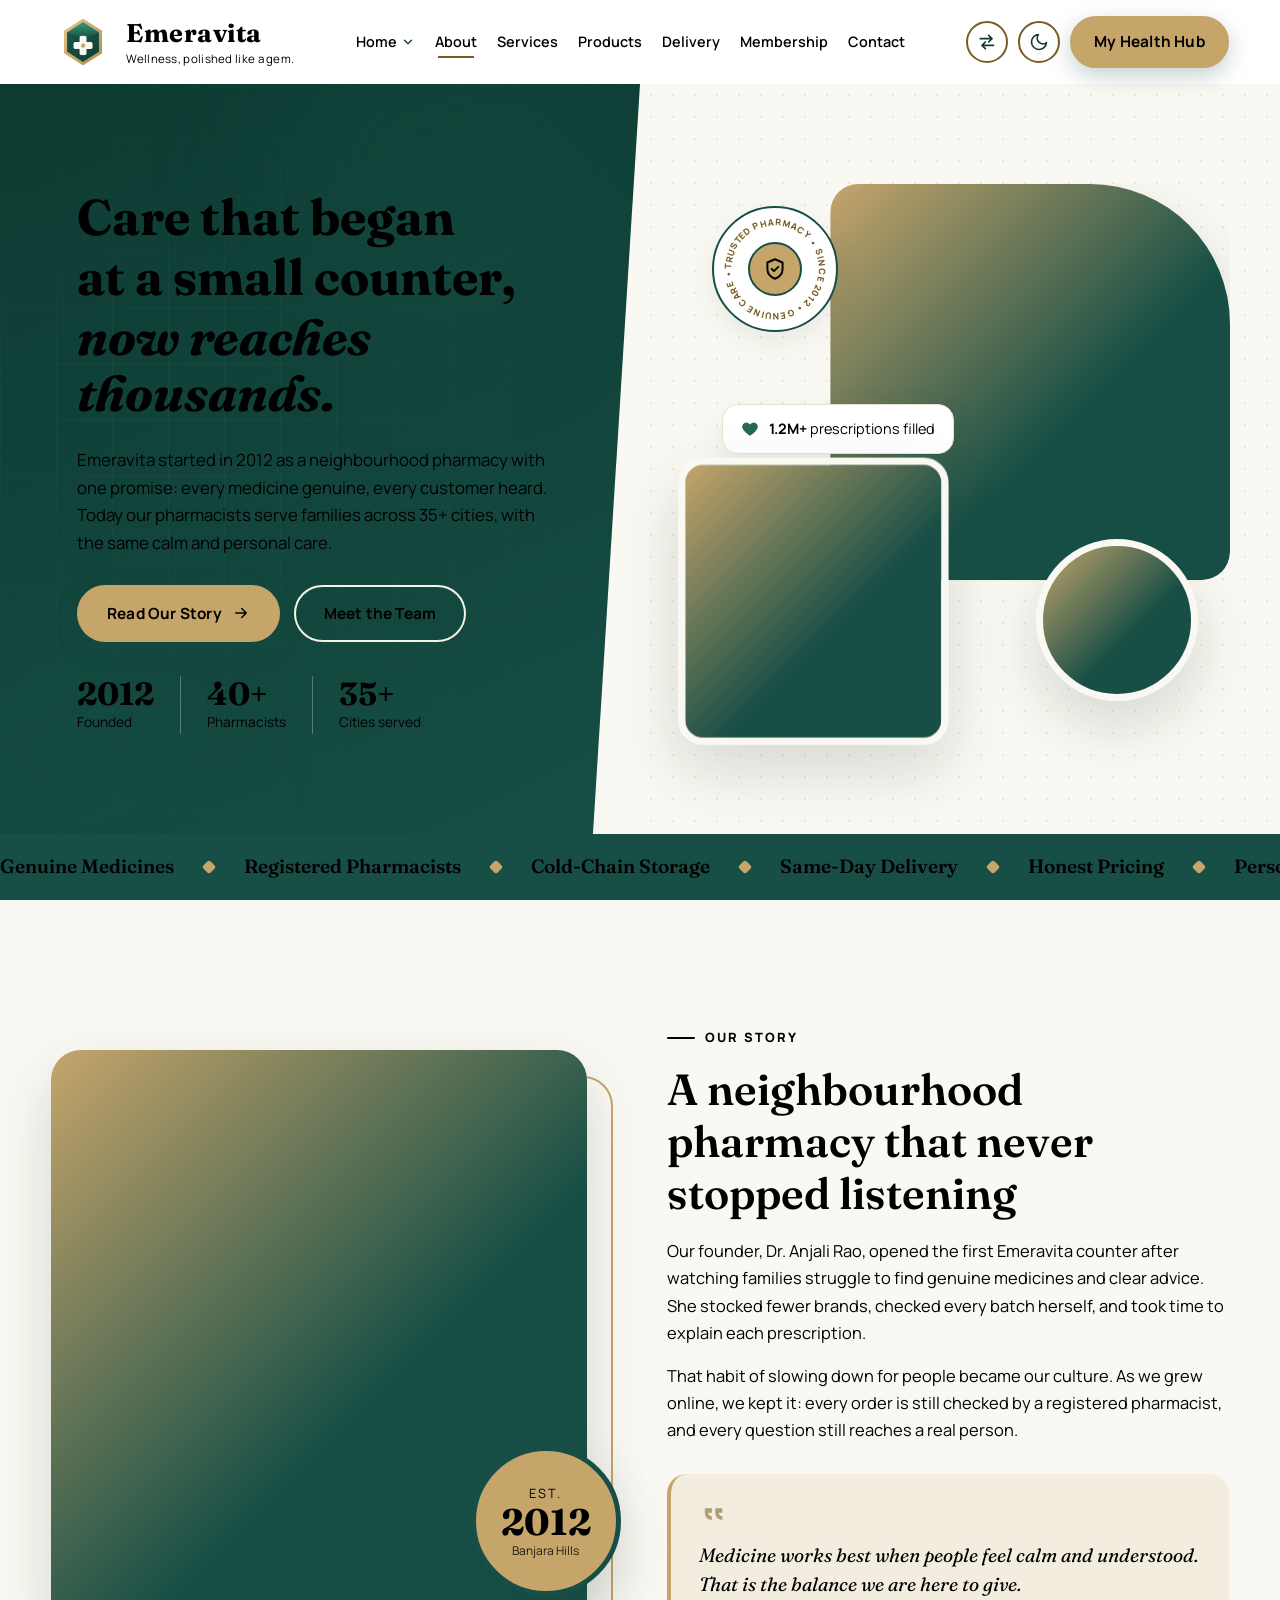
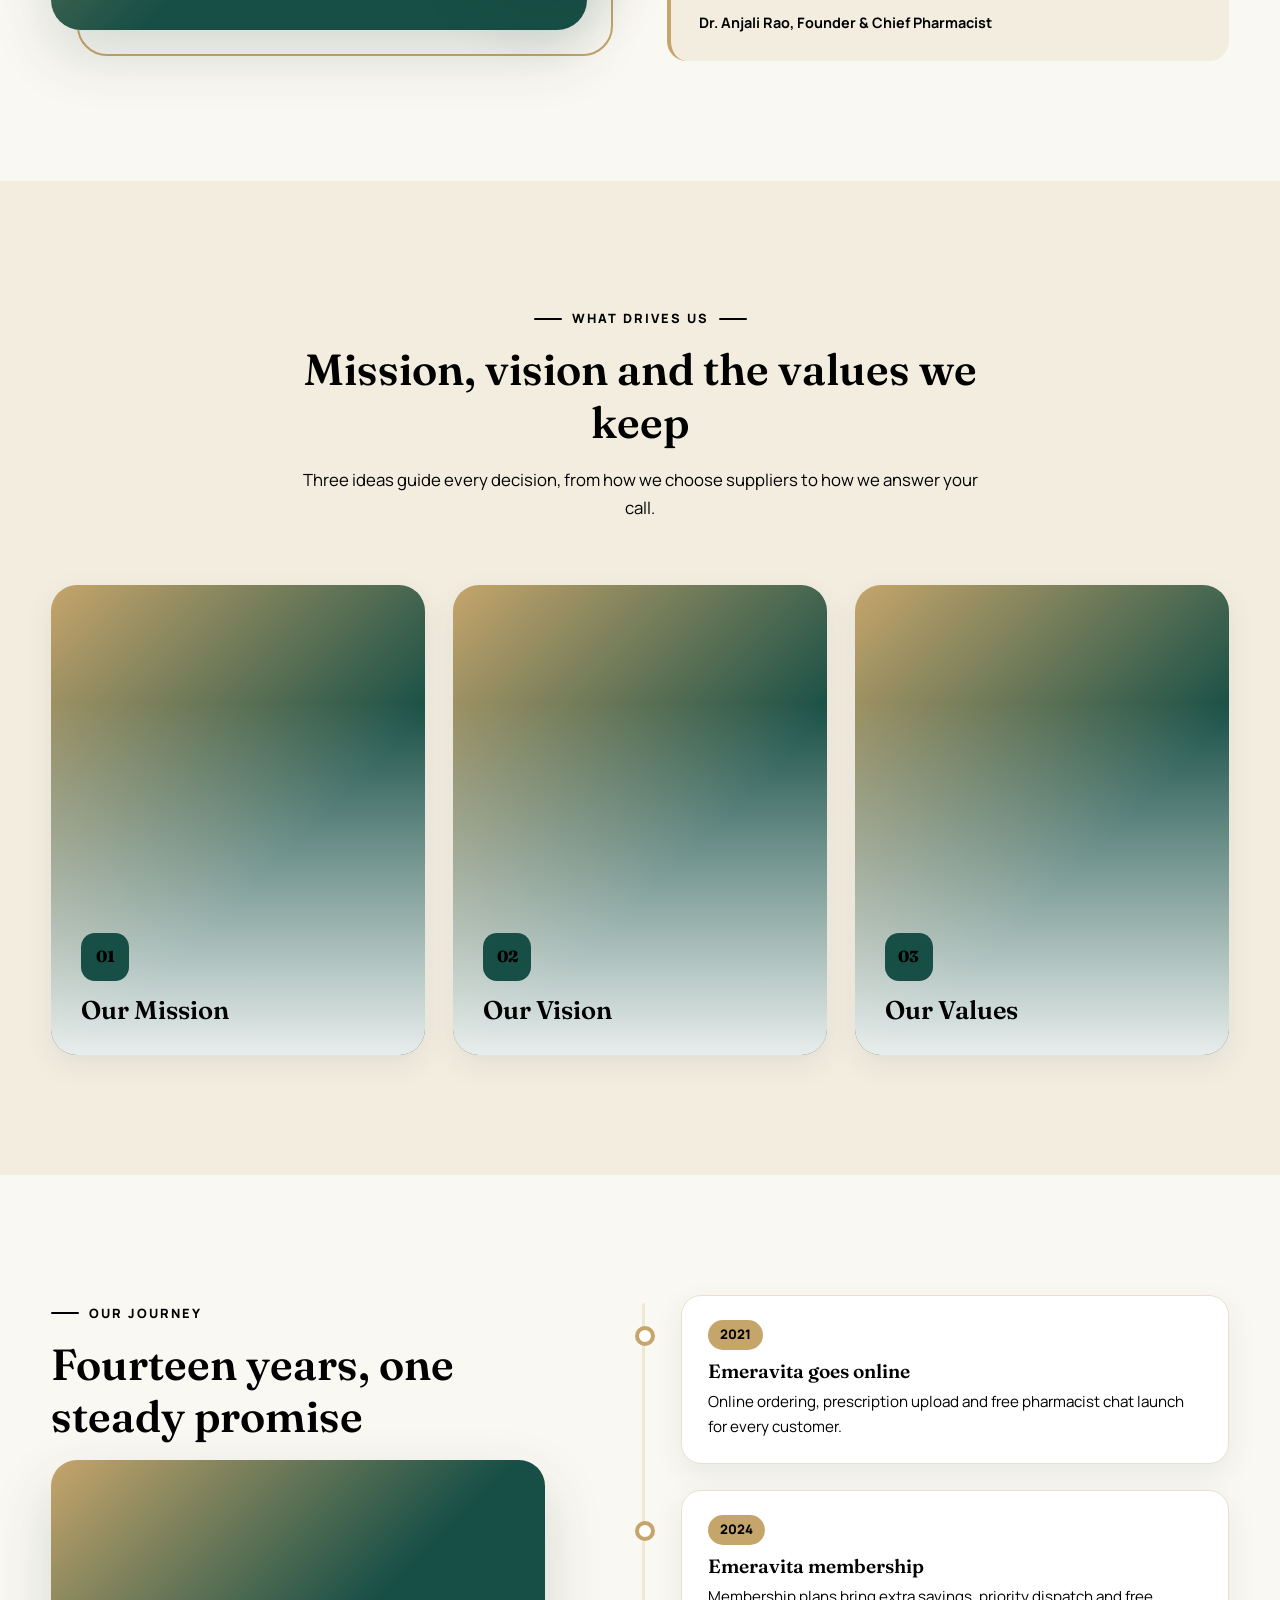
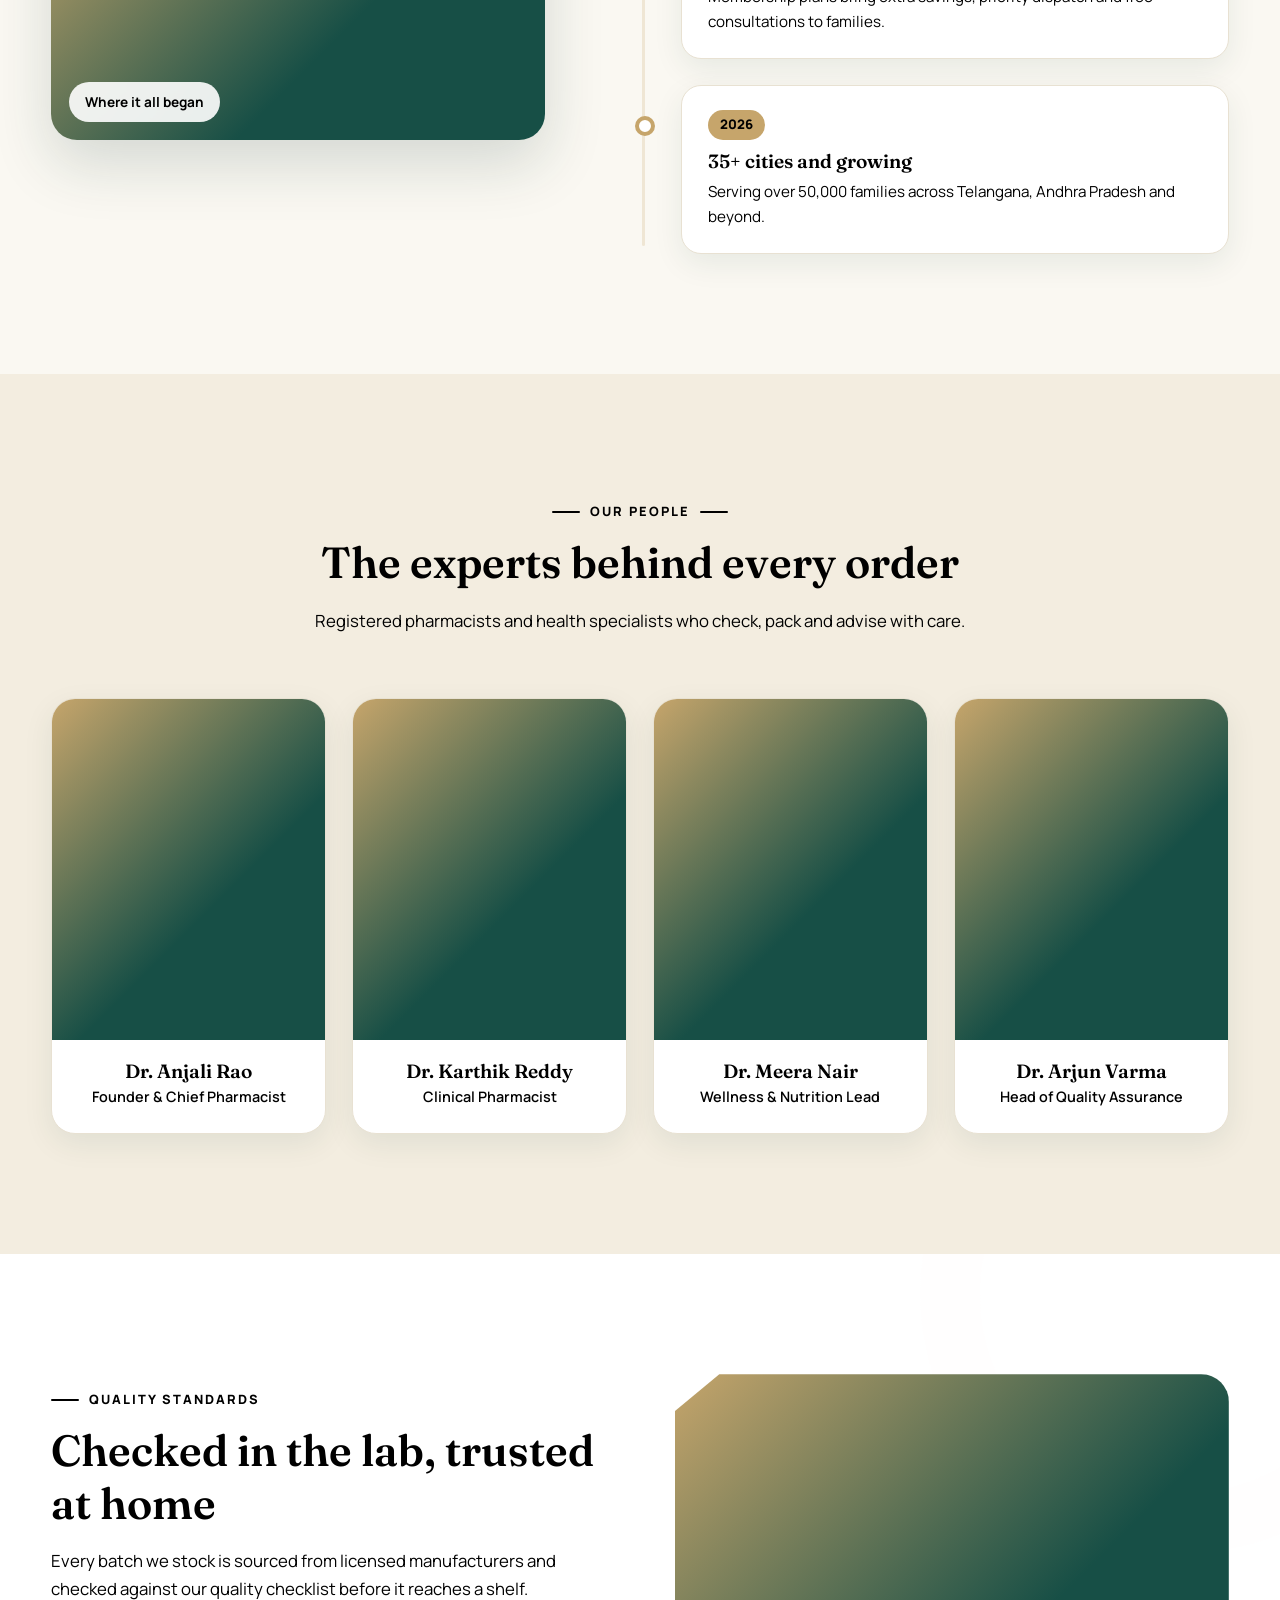
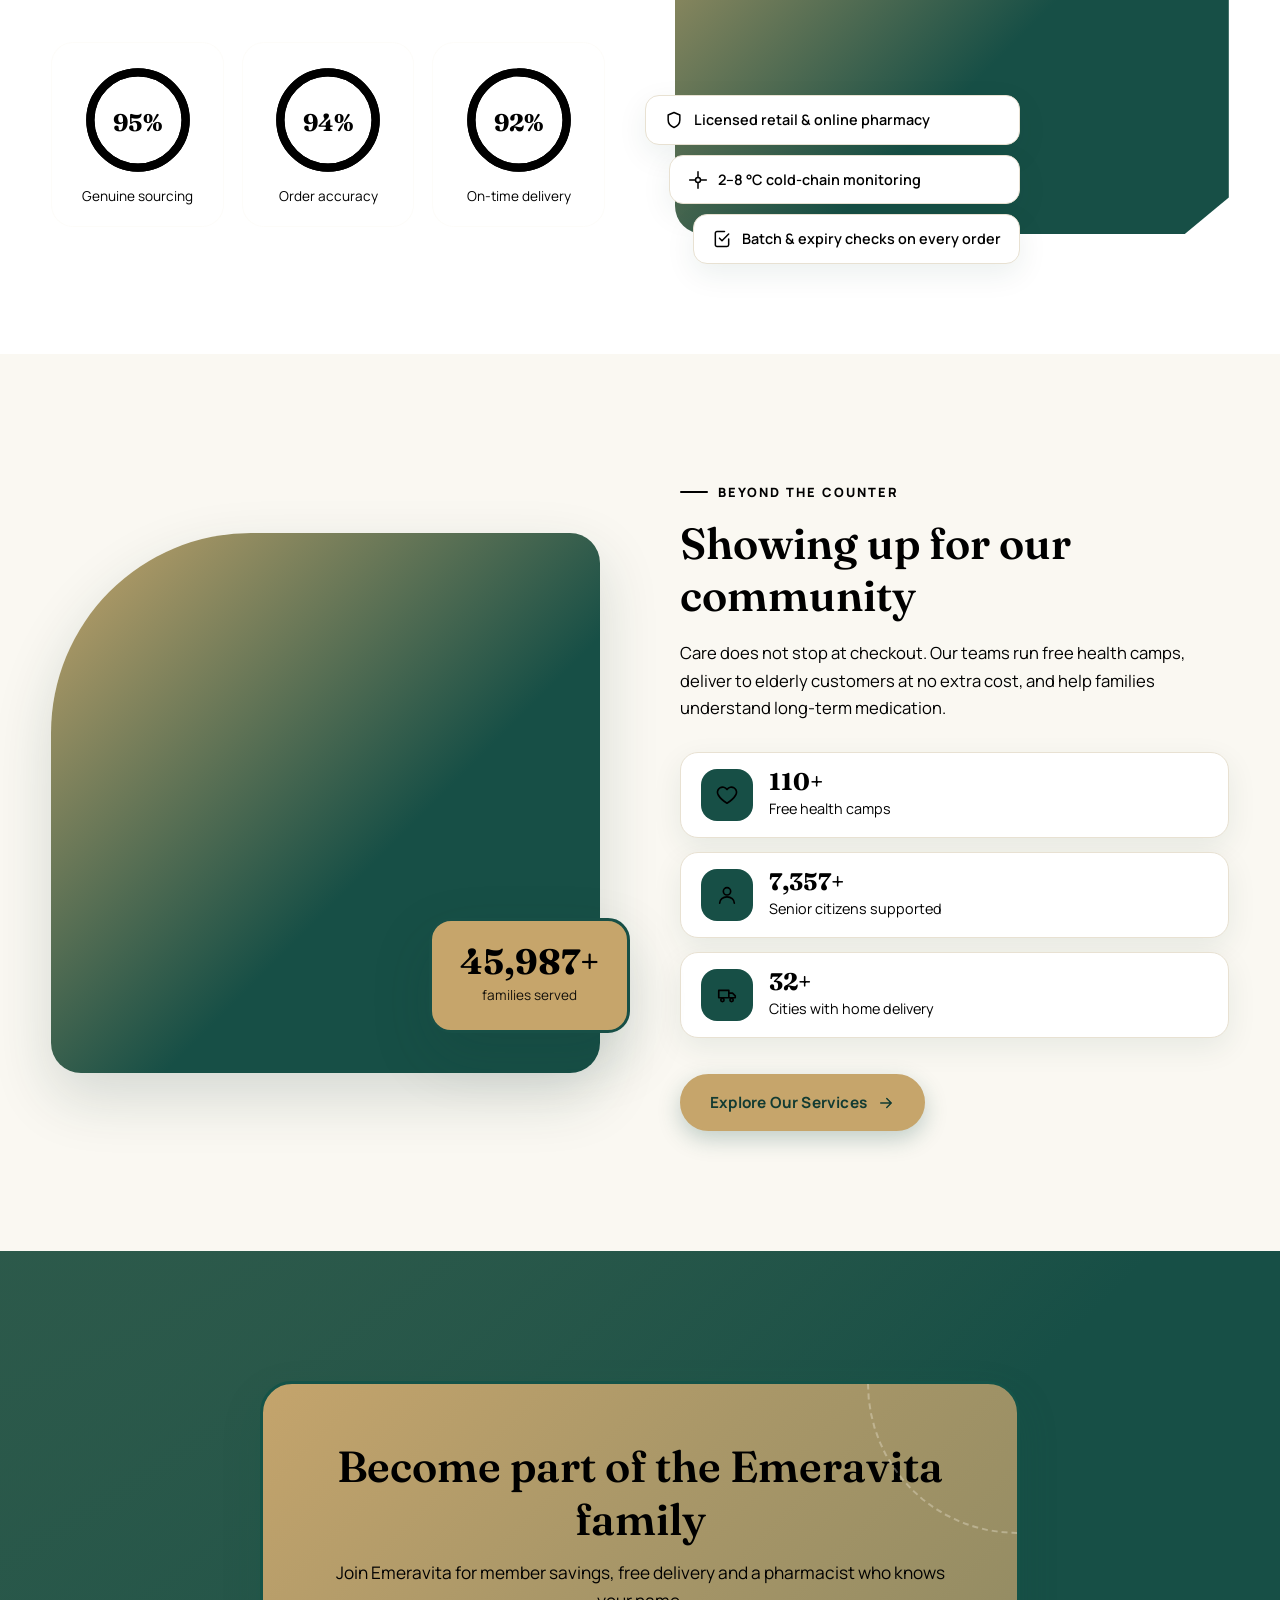
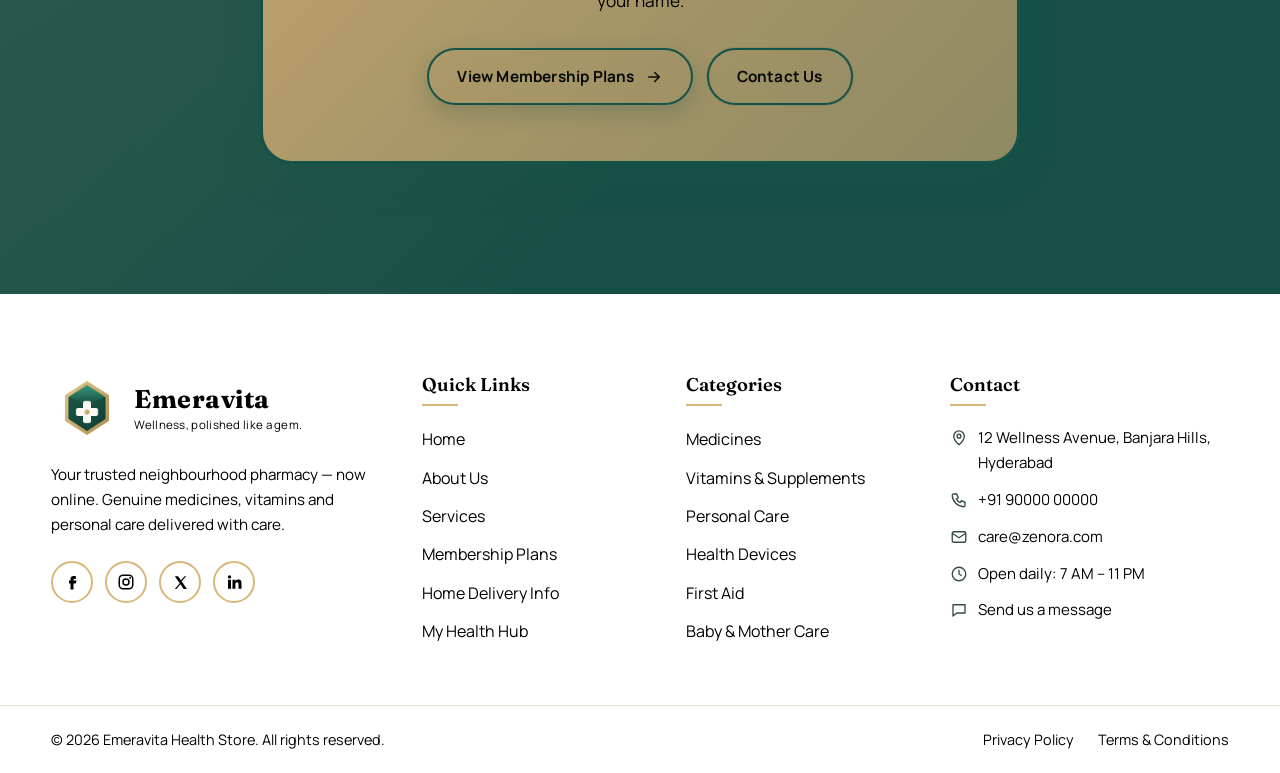
==== commit acd93e22: "responsive update" ====
--- a/about.html
+++ b/about.html
@@ -25,6 +25,7 @@
   <link rel="stylesheet" href="style.css" />
   <!-- About page styles -->
   <link rel="stylesheet" href="about.css" />
+  <link rel="stylesheet" href="special-cards.css" />
 </head>
 <body class="about-body">
 
@@ -73,7 +74,7 @@
           <svg class="icon-sun" viewBox="0 0 24 24" width="20" height="20" aria-hidden="true"><circle cx="12" cy="12" r="4.5" fill="none" stroke="currentColor" stroke-width="2"/><path d="M12 2v2m0 16v2M4.9 4.9l1.4 1.4m11.4 11.4l1.4 1.4M2 12h2m16 0h2M4.9 19.1l1.4-1.4M17.7 6.3l1.4-1.4" stroke="currentColor" stroke-width="2" stroke-linecap="round"/></svg>
         </button>
         <!-- The ONLY header CTA -->
-        <a href="login.html" class="btn btn-primary header-cta">Member Login</a>
+        <a href="login.html" class="btn btn-primary header-cta">My Health Hub</a>
         <button class="icon-btn menu-toggle" id="menuToggle" aria-label="Open menu" aria-expanded="false">
           <span></span><span></span><span></span>
         </button>
@@ -393,7 +394,7 @@
     <section class="ab-cta" id="ab-cta">
       <div class="ab-cta-bg"><img src="https://images.pexels.com/photos/6129507/pexels-photo-6129507.jpeg?auto=compress&cs=tinysrgb&w=1800" alt="Smiling team of doctors and nurses" loading="lazy" onerror="this.classList.add('img-fallback')" /></div>
       <div class="container">
-        <div class="ab-cta-card ab-reveal" data-ab="zoom">
+        <div class="ab-cta-card special-card ab-reveal" data-ab="zoom">
           <span class="ab-cta-orbit" aria-hidden="true"></span>
           <h2>Become part of the Emeravita family</h2>
           <p>Join Emeravita for member savings, free delivery and a pharmacist who knows your name.</p>
@@ -440,7 +441,7 @@
           <li><a href="services.html">Services</a></li>
           <li><a href="membership.html">Membership Plans</a></li>
           <li><a href="delivery.html">Home Delivery Info</a></li>
-          <li><a href="login.html">Member Login</a></li>
+          <li><a href="login.html">My Health Hub</a></li>
         </ul>
       </div>
 
--- a/style.css
+++ b/style.css
@@ -355,23 +355,29 @@
 .icon-btn:hover { background: var(--chrome-accent); color: var(--chrome-accent-text); transform: rotate(180deg); }
 #themeToggle:hover { transform: rotate(-25deg) scale(1.08); }
 .site-header .header-cta {
-  background: var(--chrome-accent);
-  border-color: var(--chrome-accent);
+  background: var(--btn-primary-bg);
+  border-color: var(--btn-border);
   color: var(--chrome-accent-text);
 }
 .site-header .header-cta:hover, .site-header .header-cta:focus-visible {
-  background: var(--chrome-hover);
-  border-color: var(--chrome-hover);
+  background: var(--btn-hover-bg);
+  border-color: var(--btn-hover-bg);
   color: var(--on-hover);
 }
 [data-theme="dark"] .site-header .header-cta:hover,
 [data-theme="dark"] .site-header .header-cta:focus-visible { color: var(--on-hover); }
+[data-theme] .site-header .header-cta,
+[data-theme] .site-header .header-cta:hover,
+[data-theme] .site-header .header-cta:focus-visible {
+  color: #000;
+  -webkit-text-fill-color: #000;
+}
 .icon-sun { display: none; }
 [data-theme="dark"] .icon-sun { display: block; }
 [data-theme="dark"] .icon-moon { display: none; }
 .header-cta { padding: 11px 22px; }
 
-.menu-toggle { display: none; flex-direction: column; gap: 5px; }
+.menu-toggle { display: none; flex-direction: column; align-items: center; justify-content: center; gap: 5px; }
 .menu-toggle span { width: 18px; height: 2px; background: currentColor; border-radius: 2px; transition: transform .3s, opacity .3s; }
 .menu-toggle.active span:nth-child(1) { transform: translateY(7px) rotate(45deg); }
 .menu-toggle.active span:nth-child(2) { opacity: 0; }
@@ -732,7 +738,7 @@
 @keyframes badgeSpin { 0%, 70%, 100% { transform: rotateY(0); } 85% { transform: rotateY(360deg); } }
 
 /* ---------- 18. Responsive ---------- */
-/* Laptop widths: tighten the nav so the brand, links and Member Login CTA always fit in one row */
+/* Laptop widths: tighten the nav so the brand, links and My Health Hub CTA always fit in one row */
 @media (min-width: 1241px) and (max-width: 1480px) {
   .header-inner { gap: 18px; }
   .nav-list { gap: 2px; }
@@ -793,14 +799,30 @@
   .slides { min-height: 420px; }
   .footer-bottom-inner { flex-direction: column; text-align: center; }
 }
+@media (max-width: 640px) {
+  .header-cta { display: none; }
+}
 
 /* very small phones – header & footer logo still shrink together */
 @media (max-width: 340px) {
-  :root { --logo-h: 40px; }
-  .site-header .brand-name { font-size: 1.05rem !important; }
-  .header-inner { gap: 6px; }
-  .icon-btn { width: 32px; height: 32px; }
-  .site-header .brand-tagline { max-width: 96px; }
+  :root { --logo-h: 32px; }
+  .site-header .brand { gap: 4px; }
+  .site-header .brand-logo-wrap { height: 40px; }
+  .site-header .brand-logo { height: 32px; }
+  .site-header .brand-name { font-size: .95rem !important; }
+  .site-header .brand-tagline { display: none; }
+  .header-inner { gap: 4px; }
+  .header-actions { gap: 2px; }
+  .icon-btn { width: 28px; height: 28px; }
+}
+@media (max-width: 260px) {
+  .site-header .brand { gap: 2px; }
+  .header-inner { gap: 2px; }
+  .header-actions { gap: 0; }
+  .icon-btn { width: 26px; height: 26px; }
+}
+@media (max-width: 240px) {
+  .icon-btn { width: 24px; height: 24px; }
 }
 
 @media (prefers-reduced-motion: reduce) {
@@ -827,4 +849,84 @@
 [data-theme="light"] .hero :is(h1, h2, h3, h4, p, li, span, small, strong, em, dt, dd, a, label):not(.btn *):not(svg *) {
   color: #000 !important;
   -webkit-text-fill-color: #000 !important;
+}
+
+:is(
+  [class*="card"],
+  [class*="panel"],
+  [class$="-plan"],
+  [class$="-step"],
+  [class$="-tile"],
+  [class$="-pillar"],
+  [class$="-benefit"],
+  [class$="-feature"],
+  [class$="-impact"],
+  .card,
+  .panel,
+  .step,
+  .plan,
+  .plan-featured,
+  .cat-card,
+  .flip-card
+):not(.special-card),
+:is(
+  [class*="card"],
+  [class*="panel"],
+  [class$="-plan"],
+  [class$="-step"],
+  [class$="-tile"],
+  [class$="-pillar"],
+  [class$="-benefit"],
+  [class$="-feature"],
+  [class$="-impact"],
+  .card,
+  .panel,
+  .step,
+  .plan,
+  .plan-featured,
+  .cat-card,
+  .flip-card
+):not(.special-card) :not(button):not(button *):not(.btn):not(.btn *):not(svg):not(svg *) {
+  color: #000 !important;
+  -webkit-text-fill-color: #000 !important;
+}
+
+[data-theme="dark"] :is(
+  [class*="card"],
+  [class*="panel"],
+  [class$="-plan"],
+  [class$="-step"],
+  [class$="-tile"],
+  [class$="-pillar"],
+  [class$="-benefit"],
+  [class$="-feature"],
+  [class$="-impact"],
+  .card,
+  .panel,
+  .step,
+  .plan,
+  .plan-featured,
+  .cat-card,
+  .flip-card
+):not(.special-card),
+[data-theme="dark"] :is(
+  [class*="card"],
+  [class*="panel"],
+  [class$="-plan"],
+  [class$="-step"],
+  [class$="-tile"],
+  [class$="-pillar"],
+  [class$="-benefit"],
+  [class$="-feature"],
+  [class$="-impact"],
+  .card,
+  .panel,
+  .step,
+  .plan,
+  .plan-featured,
+  .cat-card,
+  .flip-card
+):not(.special-card) :not(button):not(button *):not(.btn):not(.btn *):not(svg):not(svg *) {
+  color: #fff !important;
+  -webkit-text-fill-color: #fff !important;
 }
--- a/special-cards.css
+++ b/special-cards.css
@@ -0,0 +1,140 @@
+:root {
+  --special-card-primary: #B6A071;
+  --special-card-gradient: linear-gradient(135deg, #C4A46C 0%, #A99768 45%, #8E8962 100%);
+  --special-border: #155348;
+  --special-text: #080A08;
+  --special-secondary-text: #17231D;
+  --special-icon: #80632B;
+  --special-badge-text: #FFFFFF;
+}
+
+.special-card.special-card {
+  background: var(--special-card-gradient, var(--special-card-primary)) !important;
+  border: 3px solid var(--special-border) !important;
+  border-radius: 32px !important;
+  box-shadow: 0 16px 38px rgba(21, 83, 72, .2) !important;
+  color: var(--special-text) !important;
+}
+
+.special-card.special-card:hover {
+  border-color: var(--special-border) !important;
+  box-shadow: 0 22px 46px rgba(21, 83, 72, .28) !important;
+}
+
+.special-card.special-card :is(.flip-front, .flip-back) {
+  background: var(--special-card-gradient) !important;
+  border: 3px solid var(--special-border) !important;
+  border-radius: 32px !important;
+  color: var(--special-text) !important;
+}
+
+.special-card.special-card :is(.mb-plan-body, .ph-bundle-body) {
+  background: transparent !important;
+}
+
+.special-card.special-card.special-card * {
+  color: var(--special-secondary-text) !important;
+}
+
+.special-card.special-card.special-card :is(h1, h2, h3, h4, .price, .plan-price, .mb-amt, .sd-price-amount strong) {
+  color: var(--special-text) !important;
+}
+
+.special-card.special-card.special-card svg {
+  color: var(--special-icon) !important;
+}
+
+.special-badge {
+  position: absolute !important;
+  inset-block-start: 16px !important;
+  inset-inline-start: 16px !important;
+  inset-inline-end: auto !important;
+  display: inline-flex !important;
+  align-items: center;
+  justify-content: center;
+  min-height: 32px;
+  padding: 7px 14px !important;
+  border: 0 !important;
+  border-radius: 999px !important;
+  background: var(--special-border) !important;
+  color: var(--special-badge-text) !important;
+  font-size: .75rem;
+  font-weight: 800 !important;
+  letter-spacing: .06em;
+  text-transform: uppercase;
+  white-space: nowrap;
+  box-shadow: 0 5px 14px rgba(21, 83, 72, .2);
+  z-index: 5;
+}
+
+.special-badge.plan-tag { translate: none !important; }
+.special-badge.dl-opt-ribbon { transform: none !important; }
+
+.special-card.special-card.special-card .special-badge,
+.special-badge.special-badge.special-badge {
+  color: var(--special-badge-text) !important;
+}
+
+.special-card.special-card.special-card :is(.btn, button) {
+  border: 2px solid var(--special-border) !important;
+  border-radius: 999px !important;
+  background: transparent !important;
+  color: var(--special-text) !important;
+  transition-duration: .3s;
+}
+
+.special-card.special-card.special-card :is(.btn, button)::before {
+  background: var(--special-border) !important;
+}
+
+.special-card.special-card.special-card :is(.btn, button) * {
+  color: currentColor !important;
+}
+
+.special-card.special-card.special-card :is(.btn, button):is(:hover, :focus-visible),
+.special-card.special-card.special-card :is(.btn, button).is-added {
+  border-color: var(--special-border) !important;
+  background: var(--special-border) !important;
+  color: #FFFFFF !important;
+}
+
+.mb-table thead .mb-col-hot {
+  background: var(--special-card-gradient) !important;
+  color: var(--special-text) !important;
+}
+
+.mb-table thead .mb-col-hot::after {
+  display: inline-block;
+  margin-block-start: 6px;
+  padding: 4px 10px;
+  border-radius: 999px;
+  background: var(--special-border);
+  color: var(--special-badge-text);
+}
+
+.mb-table td.mb-col-hot {
+  background: color-mix(in srgb, var(--special-card-primary) 34%, #FFFFFF) !important;
+  color: var(--special-secondary-text) !important;
+}
+
+.mb-table td.mb-col-hot svg {
+  color: var(--special-icon) !important;
+}
+
+html[data-theme="light"] body {
+  color: #000000 !important;
+}
+
+html[data-theme="light"] body :is(
+  h1, h2, h3, h4, h5, h6, p, li, dt, dd, figcaption, blockquote, cite,
+  small, strong, em, label, legend, th, td, summary, time, span, a,
+  input, textarea, select, option
+):not(button):not(button *):not(.btn):not(.btn *):not(.special-badge):not(.special-badge *) {
+  color: #000000 !important;
+  -webkit-text-fill-color: #000000 !important;
+}
+
+html[data-theme="light"] body :is(input, textarea, select)::placeholder {
+  color: #000000 !important;
+  opacity: 1;
+}
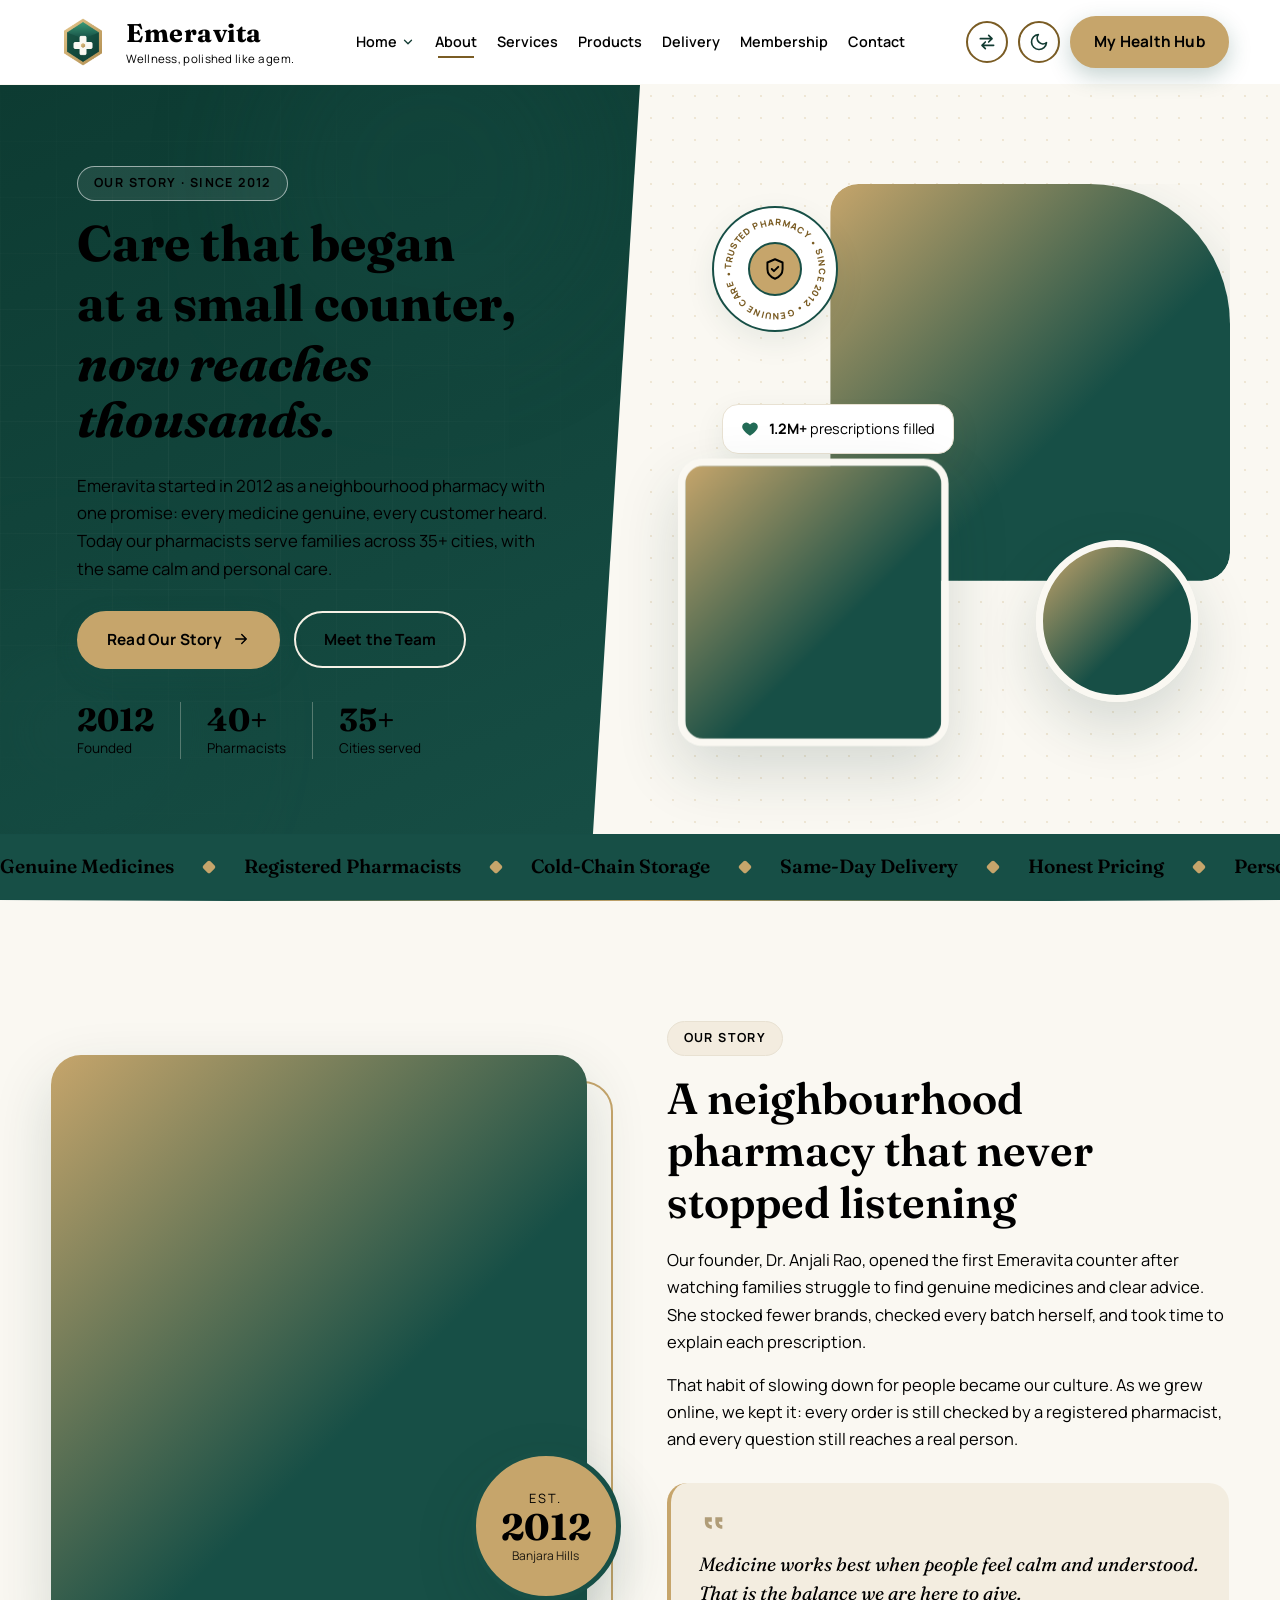
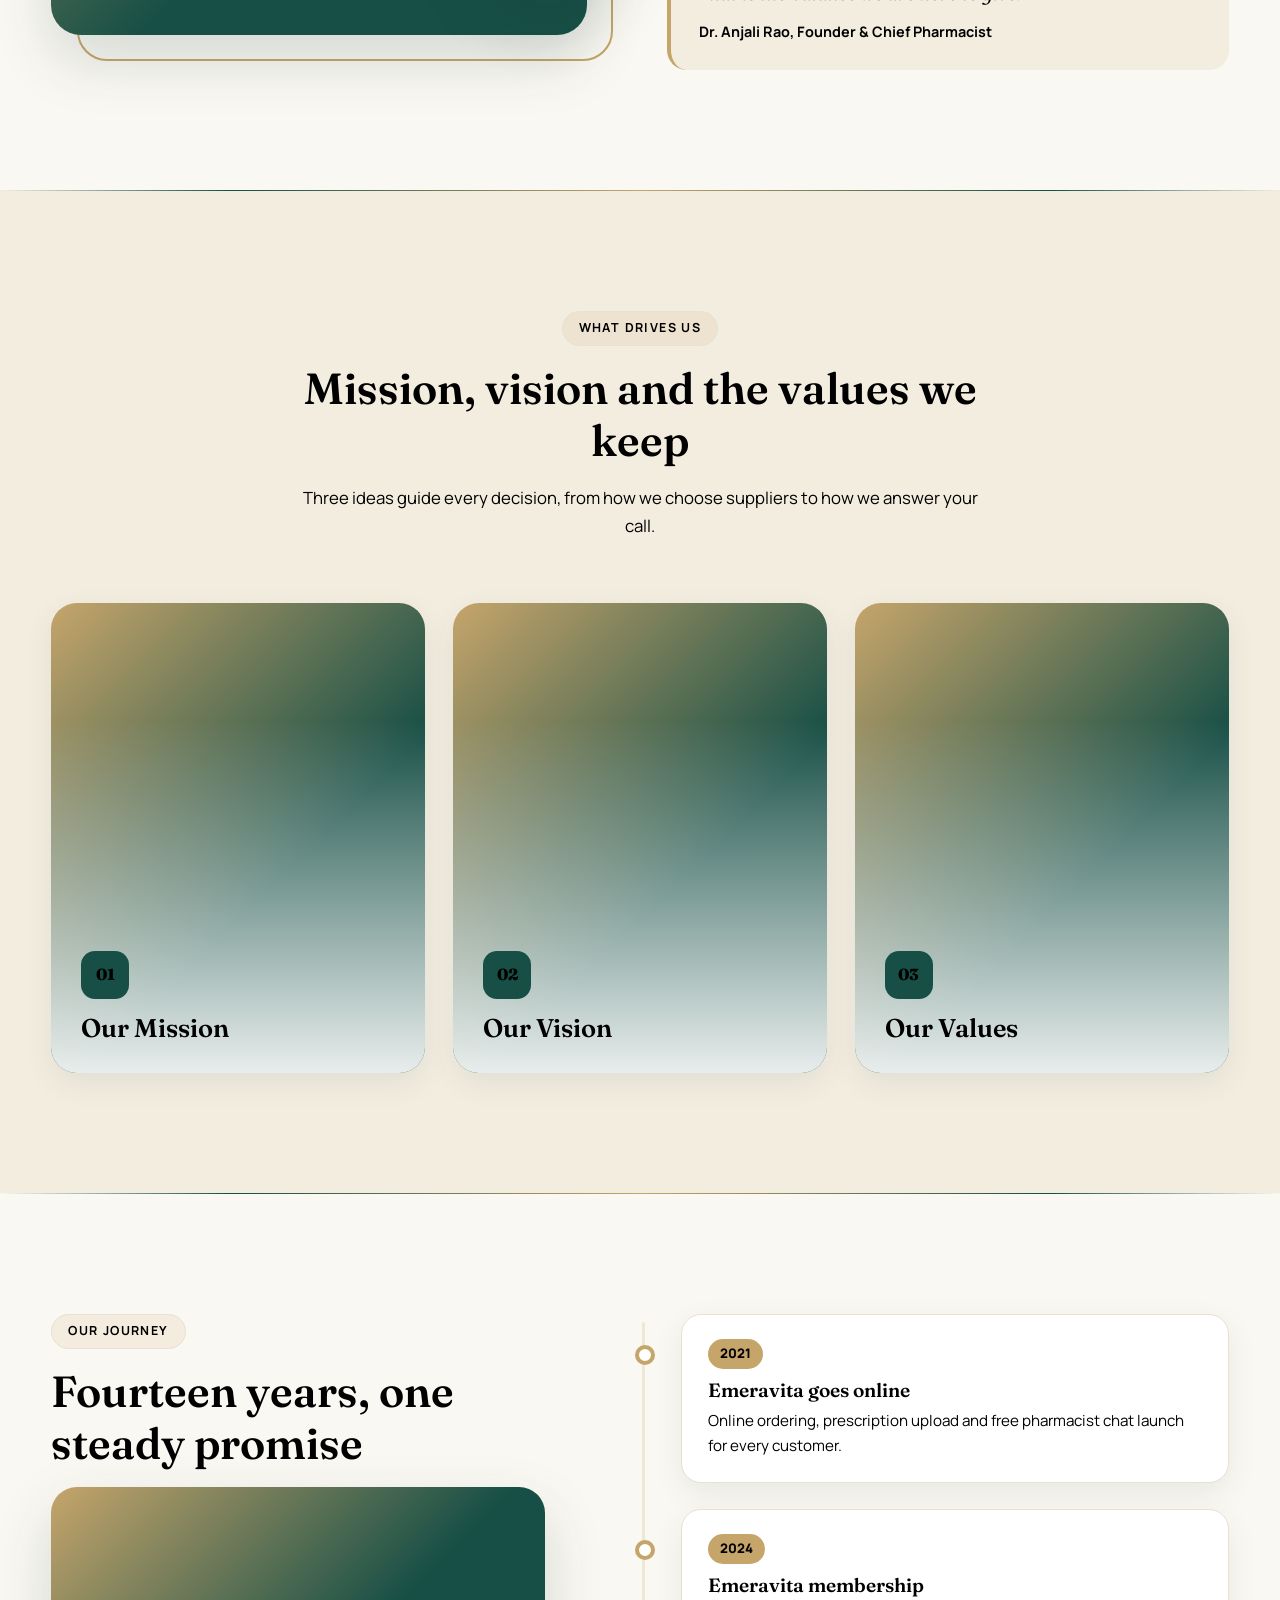
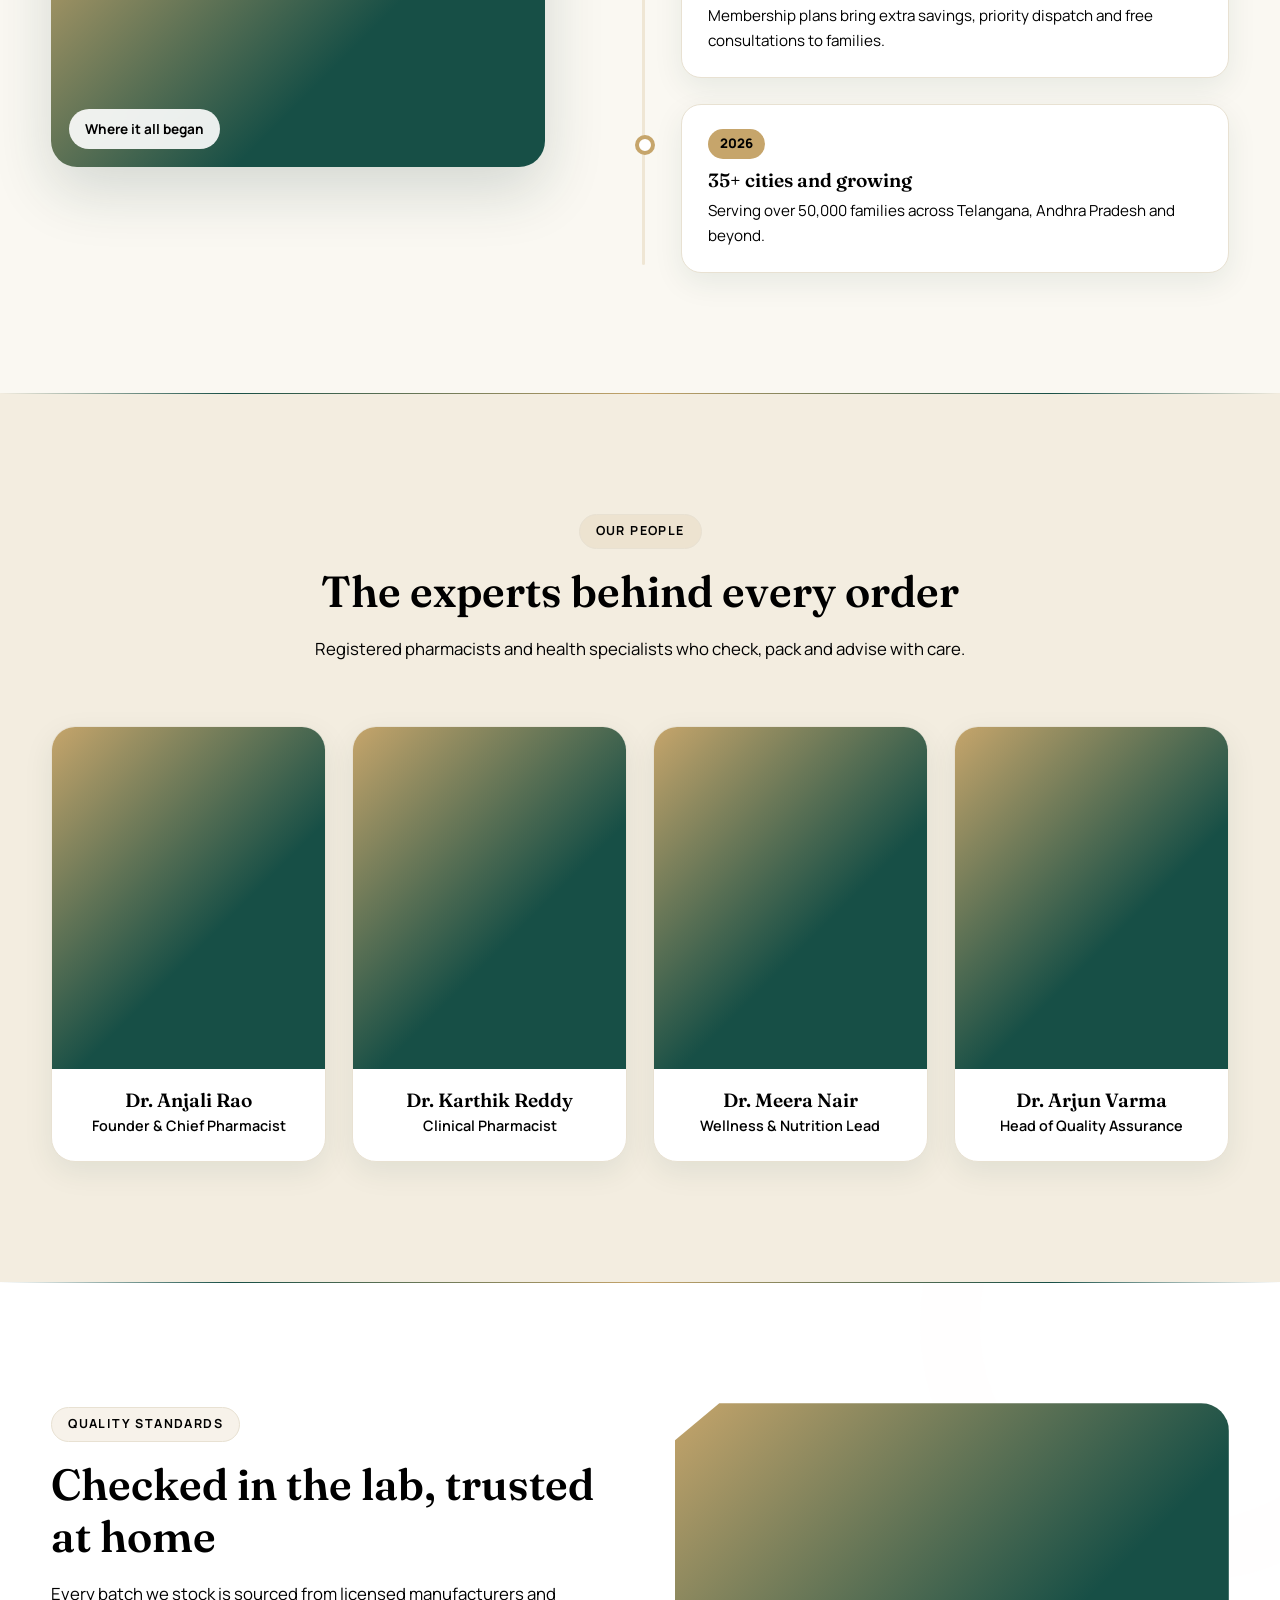
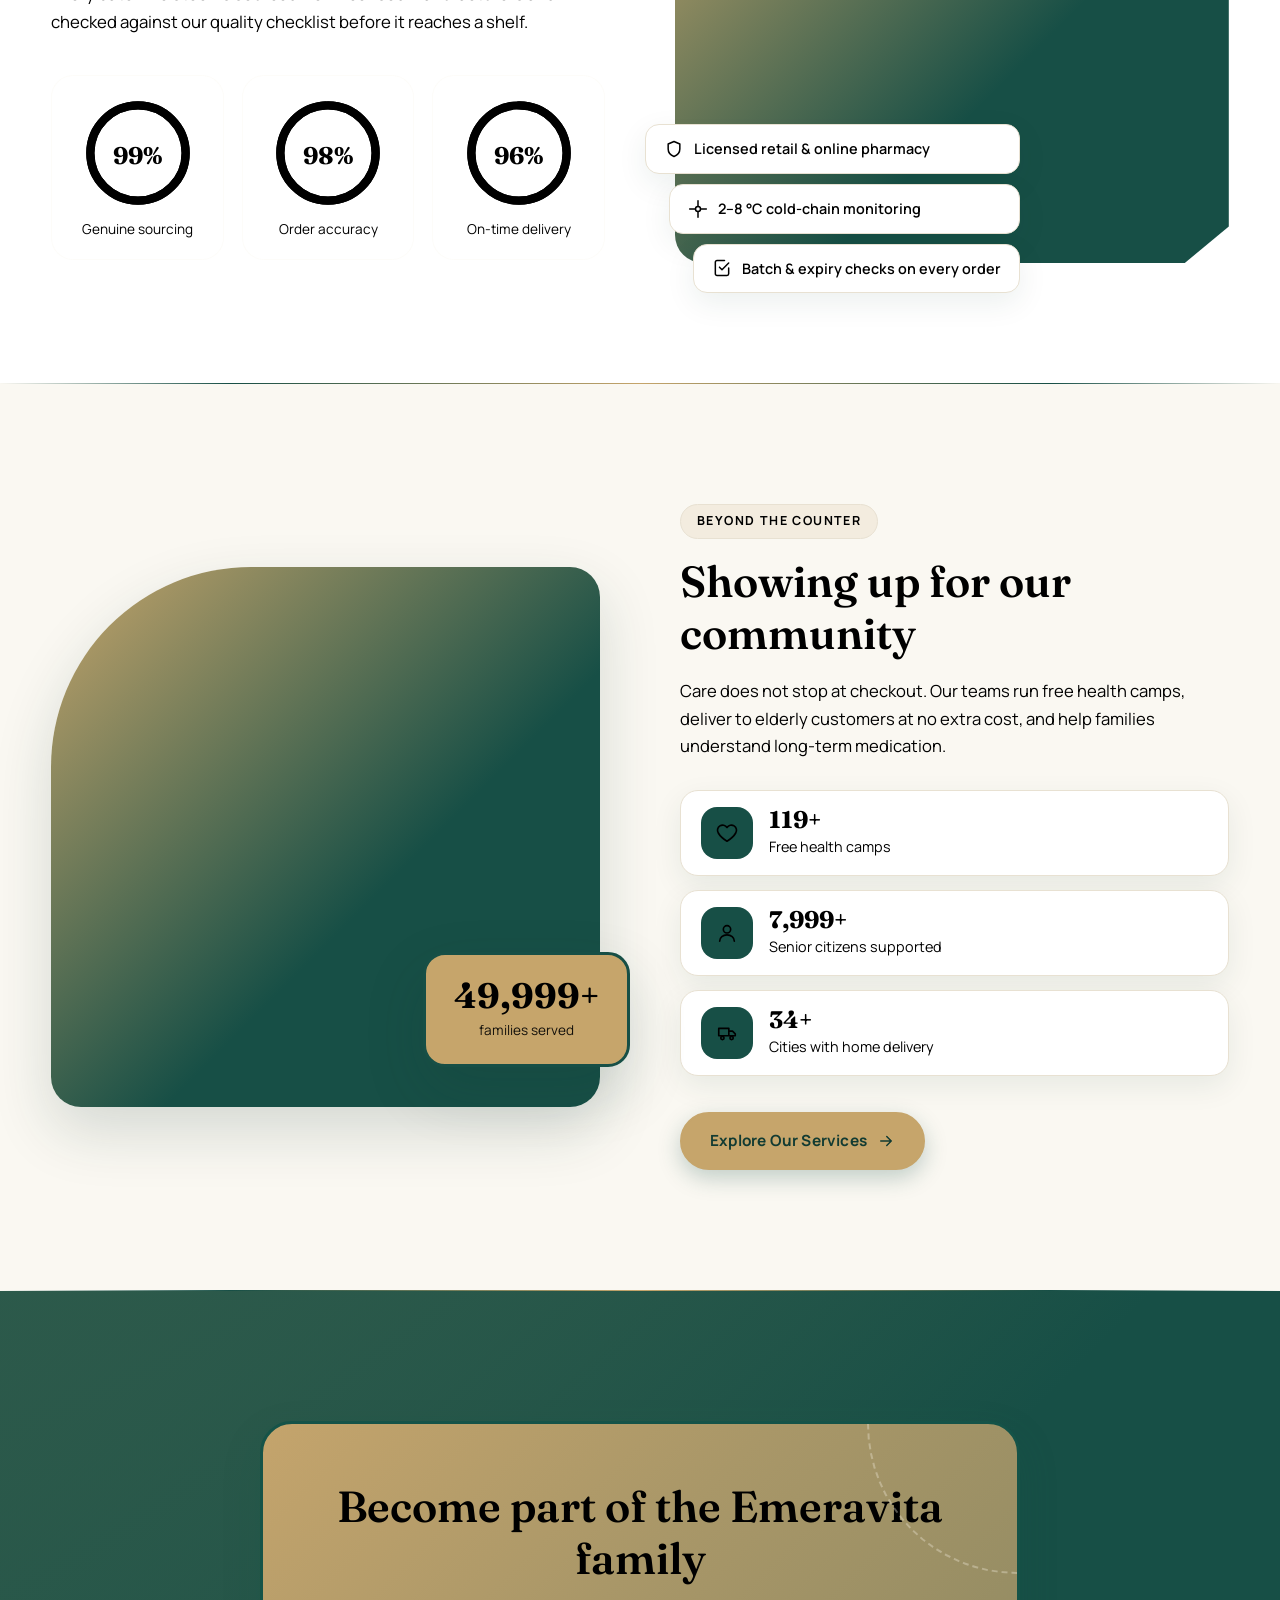
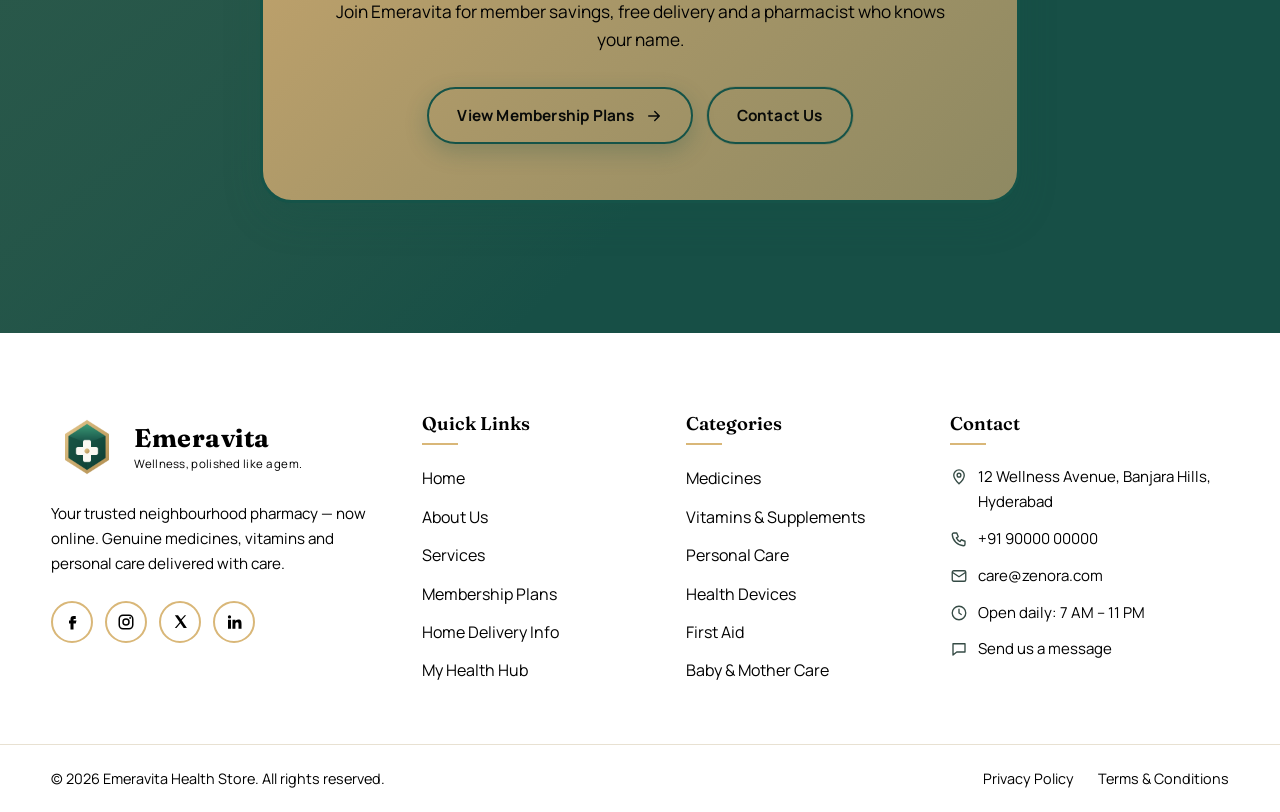
==== commit 5d7ae4e6: "responsive update" ====
--- a/about.html
+++ b/about.html
@@ -62,6 +62,7 @@
           <li class="nav-item"><a href="delivery.html" class="nav-link">Delivery</a></li>
           <li class="nav-item"><a href="membership.html" class="nav-link">Membership</a></li>
           <li class="nav-item"><a href="contact.html" class="nav-link">Contact</a></li>
+          <li class="nav-item mobile-nav-hub"><a href="login.html" class="btn btn-primary mobile-nav-hub-link">My Health Hub</a></li>
         </ul>
       </nav>
 
@@ -92,6 +93,7 @@
         <span class="ab-blob ab-blob-2" aria-hidden="true"></span>
 
         <div class="ab-hero-copy">
+          <span class="eyebrow eyebrow-banner ab-hero-eyebrow">Our Story &middot; Since 2012</span>
           <h1 class="ab-hero-title">
             <span class="ab-line"><span>Care that began</span></span>
             <span class="ab-line"><span>at a small counter,</span></span>
@@ -167,7 +169,7 @@
         </div>
 
         <div class="ab-story-copy ab-reveal" data-ab="slide-end">
-          <span class="ab-kicker">Our Story</span>
+          <span class="eyebrow">Our Story</span>
           <h2 class="ab-h2">A neighbourhood pharmacy that never stopped listening</h2>
           <p>Our founder, Dr. Anjali Rao, opened the first Emeravita counter after watching families struggle to find genuine medicines and clear advice. She stocked fewer brands, checked every batch herself, and took time to explain each prescription.</p>
           <p>That habit of slowing down for people became our culture. As we grew online, we kept it: every order is still checked by a registered pharmacist, and every question still reaches a real person.</p>
@@ -184,7 +186,7 @@
     <section class="ab-section ab-pillars ab-tint" id="ab-pillars">
       <div class="container">
         <header class="ab-head ab-reveal" data-ab="rise">
-          <span class="ab-kicker">What Drives Us</span>
+          <span class="eyebrow">What Drives Us</span>
           <h2 class="ab-h2">Mission, vision and the values we keep</h2>
           <p>Three ideas guide every decision, from how we choose suppliers to how we answer your call.</p>
         </header>
@@ -223,7 +225,7 @@
       <div class="container ab-journey-grid">
         <aside class="ab-journey-aside">
           <div class="ab-sticky ab-reveal" data-ab="slide-start">
-            <span class="ab-kicker">Our Journey</span>
+            <span class="eyebrow">Our Journey</span>
             <h2 class="ab-h2">Fourteen years, one steady promise</h2>
             <div class="ab-journey-img">
               <img src="https://images.pexels.com/photos/8667531/pexels-photo-8667531.jpeg?auto=compress&cs=tinysrgb&w=900" alt="Classic neighbourhood pharmacy interior representing where Emeravita began" loading="lazy" onerror="this.classList.add('img-fallback')" />
@@ -260,7 +262,7 @@
     <section class="ab-section ab-team ab-tint" id="ab-team">
       <div class="container">
         <header class="ab-head ab-reveal" data-ab="rise">
-          <span class="ab-kicker">Our People</span>
+          <span class="eyebrow">Our People</span>
           <h2 class="ab-h2">The experts behind every order</h2>
           <p>Registered pharmacists and health specialists who check, pack and advise with care.</p>
         </header>
@@ -314,7 +316,7 @@
     <section class="ab-section ab-quality" id="ab-quality">
       <div class="container ab-quality-grid">
         <div class="ab-quality-copy ab-reveal" data-ab="slide-start">
-          <span class="ab-kicker ab-kicker-light">Quality Standards</span>
+          <span class="eyebrow">Quality Standards</span>
           <h2 class="ab-h2">Checked in the lab, trusted at home</h2>
           <p>Every batch we stock is sourced from licensed manufacturers and checked against our quality checklist before it reaches a shelf.</p>
 
@@ -364,7 +366,7 @@
         </div>
 
         <div class="ab-community-copy ab-reveal" data-ab="slide-end">
-          <span class="ab-kicker">Beyond the Counter</span>
+          <span class="eyebrow">Beyond the Counter</span>
           <h2 class="ab-h2">Showing up for our community</h2>
           <p>Care does not stop at checkout. Our teams run free health camps, deliver to elderly customers at no extra cost, and help families understand long-term medication.</p>
 
--- a/style.css
+++ b/style.css
@@ -161,6 +161,13 @@
   --ease: cubic-bezier(.22, .61, .36, 1);
   --font-head: "Fraunces", Georgia, serif;
   --font-body: "Manrope", system-ui, -apple-system, "Segoe UI", sans-serif;
+  --section-line-width: 1px;
+  --section-line: linear-gradient(90deg, transparent 0%, #174F46 18%, var(--primary) 50%, #174F46 82%, transparent 100%);
+}
+
+main > section {
+  border-block-start: var(--section-line-width) solid transparent;
+  border-image: var(--section-line) 1;
 }
 
 /* ---------- 2. Base ---------- */
@@ -376,6 +383,7 @@
 [data-theme="dark"] .icon-sun { display: block; }
 [data-theme="dark"] .icon-moon { display: none; }
 .header-cta { padding: 11px 22px; }
+.mobile-nav-hub { display: none; }
 
 .menu-toggle { display: none; flex-direction: column; align-items: center; justify-content: center; gap: 5px; }
 .menu-toggle span { width: 18px; height: 2px; background: currentColor; border-radius: 2px; transition: transform .3s, opacity .3s; }
@@ -393,6 +401,10 @@
   margin-block-end: 16px;
 }
 [data-theme="dark"] .eyebrow { background: color-mix(in srgb, var(--primary) 12%, transparent); }
+.eyebrow.eyebrow-banner {
+  background: color-mix(in srgb, #fff 8%, transparent);
+  border-color: color-mix(in srgb, #fff 55%, transparent);
+}
 .section-head { text-align: center; max-width: 680px; margin-inline: auto; margin-block-end: 60px; }
 .section-title { font-size: clamp(1.9rem, 3.4vw, 2.8rem); margin-block-end: 14px; }
 .section-sub { color: var(--muted); font-size: 1.05rem; }
@@ -760,6 +772,11 @@
   .has-dropdown:hover .dropdown { display: none; }
   .has-dropdown.open .dropdown { display: block; }
   .menu-toggle { display: flex; }
+}
+@media (max-width: 767px) {
+  .site-header .header-cta { display: none; }
+  .mobile-nav-hub { display: block; margin-block-start: 12px; }
+  .mobile-nav-hub-link { display: flex; width: 100%; }
 }
 @media (max-width: 1180px) {
   :root { --logo-h: 44px; }
@@ -799,7 +816,7 @@
   .slides { min-height: 420px; }
   .footer-bottom-inner { flex-direction: column; text-align: center; }
 }
-@media (max-width: 640px) {
+@media (max-width: 767px) {
   .header-cta { display: none; }
 }
 
--- a/about.css
+++ b/about.css
@@ -112,14 +112,6 @@
 .ab-tint { background: var(--alt-bg); transition: background .4s var(--ease); }
 .ab-head { text-align: center; max-width: 700px; margin: 0 auto 64px; }
 .ab-head p { color: var(--muted); font-size: 1.05rem; }
-.ab-kicker {
-  display: inline-flex; align-items: center; gap: 10px;
-  font-size: .8rem; font-weight: 800; letter-spacing: 2px; text-transform: uppercase;
-  color: var(--primary-deep); margin-block-end: 14px;
-}
-.ab-kicker::before { content: ""; width: 28px; height: 2px; background: currentColor; border-radius: 2px; }
-.ab-head .ab-kicker::after { content: ""; width: 28px; height: 2px; background: currentColor; border-radius: 2px; }
-.ab-kicker-light { color: var(--footer-accent); }
 .ab-h2 { font-size: clamp(1.9rem, 3.4vw, 2.9rem); margin-block-end: 18px; }
 
 /* =========================================================
@@ -159,6 +151,12 @@
 .ab-blob-2 { width: 260px; height: 260px; background: var(--secondary); inset-block-end: 40px; inset-inline-start: -60px; animation: abMorph 18s ease-in-out infinite reverse; }
 
 .ab-hero-copy { max-width: 600px; }
+.ab-hero-eyebrow {
+  color: var(--panel-text);
+  -webkit-text-fill-color: var(--panel-text);
+  opacity: 0;
+  animation: abFadeUp .8s var(--ease) .1s forwards;
+}
 .ab-crumb {
   display: inline-flex; align-items: center; gap: 8px;
   padding: 7px 16px; border-radius: 999px; margin-block-end: 22px;
@@ -404,7 +402,7 @@
    6. QUALITY (progress rings)
    ========================================================= */
 .ab-quality { background: #fff; color: #000; }
-#ab-quality :is(h1, h2, h3, h4, p, li, span, small, strong, em, dt, dd, a, label, svg) { color: #000; }
+#ab-quality :is(h1, h2, h3, h4, p, li, span:not(.eyebrow), small, strong, em, dt, dd, a, label, svg) { color: #000; }
 .ab-quality::before {
   content: ""; position: absolute; width: 520px; height: 520px; border-radius: 50%;
   inset-block-start: -220px; inset-inline-end: -160px;
@@ -581,12 +579,12 @@
 }
 
 @media (prefers-reduced-motion: reduce) {
-  .ab-line > span, .ab-crumb, .ab-hero-text, .ab-hero-actions, .ab-hero-facts,
+  .ab-line > span, .ab-crumb, .ab-hero-eyebrow, .ab-hero-text, .ab-hero-actions, .ab-hero-facts,
   .ab-shot, .ab-seal, .ab-chip { animation: none !important; opacity: 1 !important; transform: none !important; clip-path: none !important; }
   .ab-reveal { opacity: 1; transform: none; }
 }
 
-[data-theme="light"] .ab-hero :is(h1, h2, h3, h4, p, li, span, small, strong, em, dt, dd, a, label):not(.btn *):not(svg *) {
+[data-theme="light"] .ab-hero :is(h1, h2, h3, h4, p, li, span:not(.eyebrow-banner), small, strong, em, dt, dd, a, label):not(.btn *):not(svg *) {
   color: #000 !important;
   -webkit-text-fill-color: #000 !important;
 }
